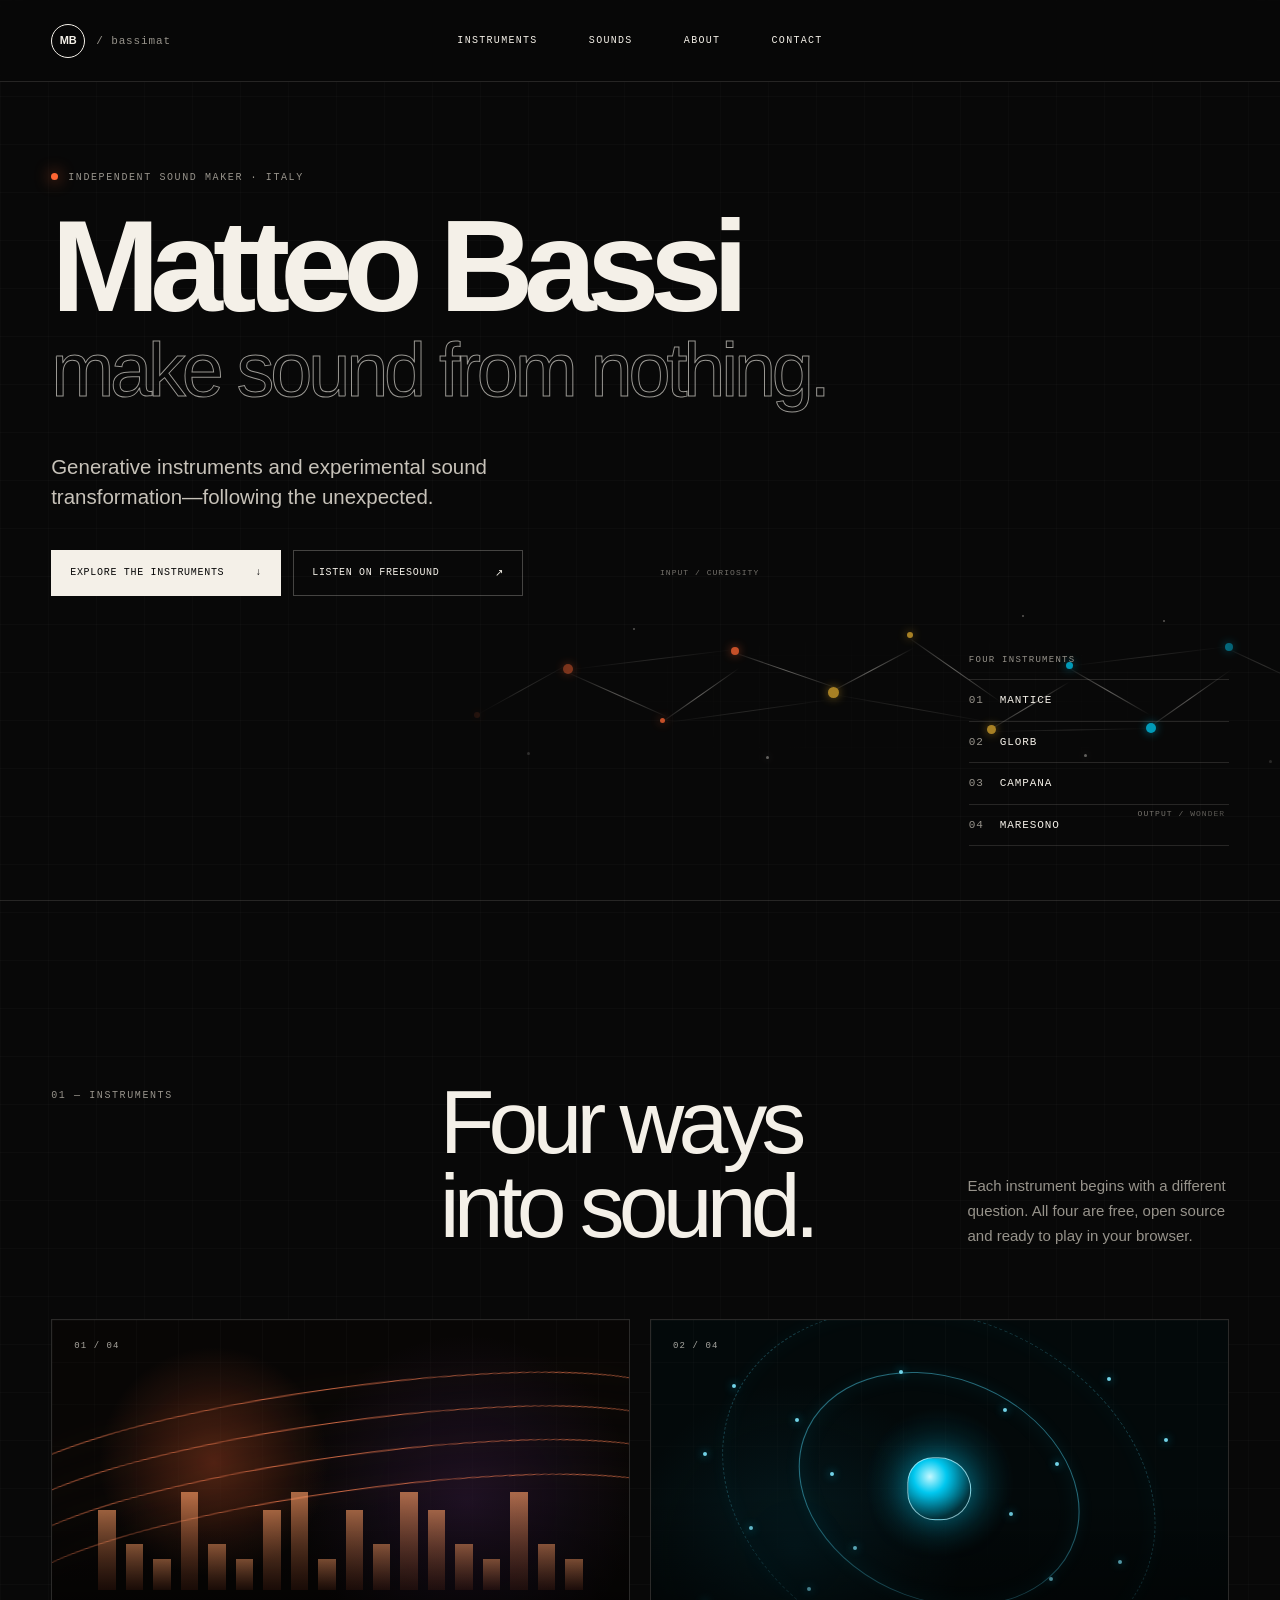
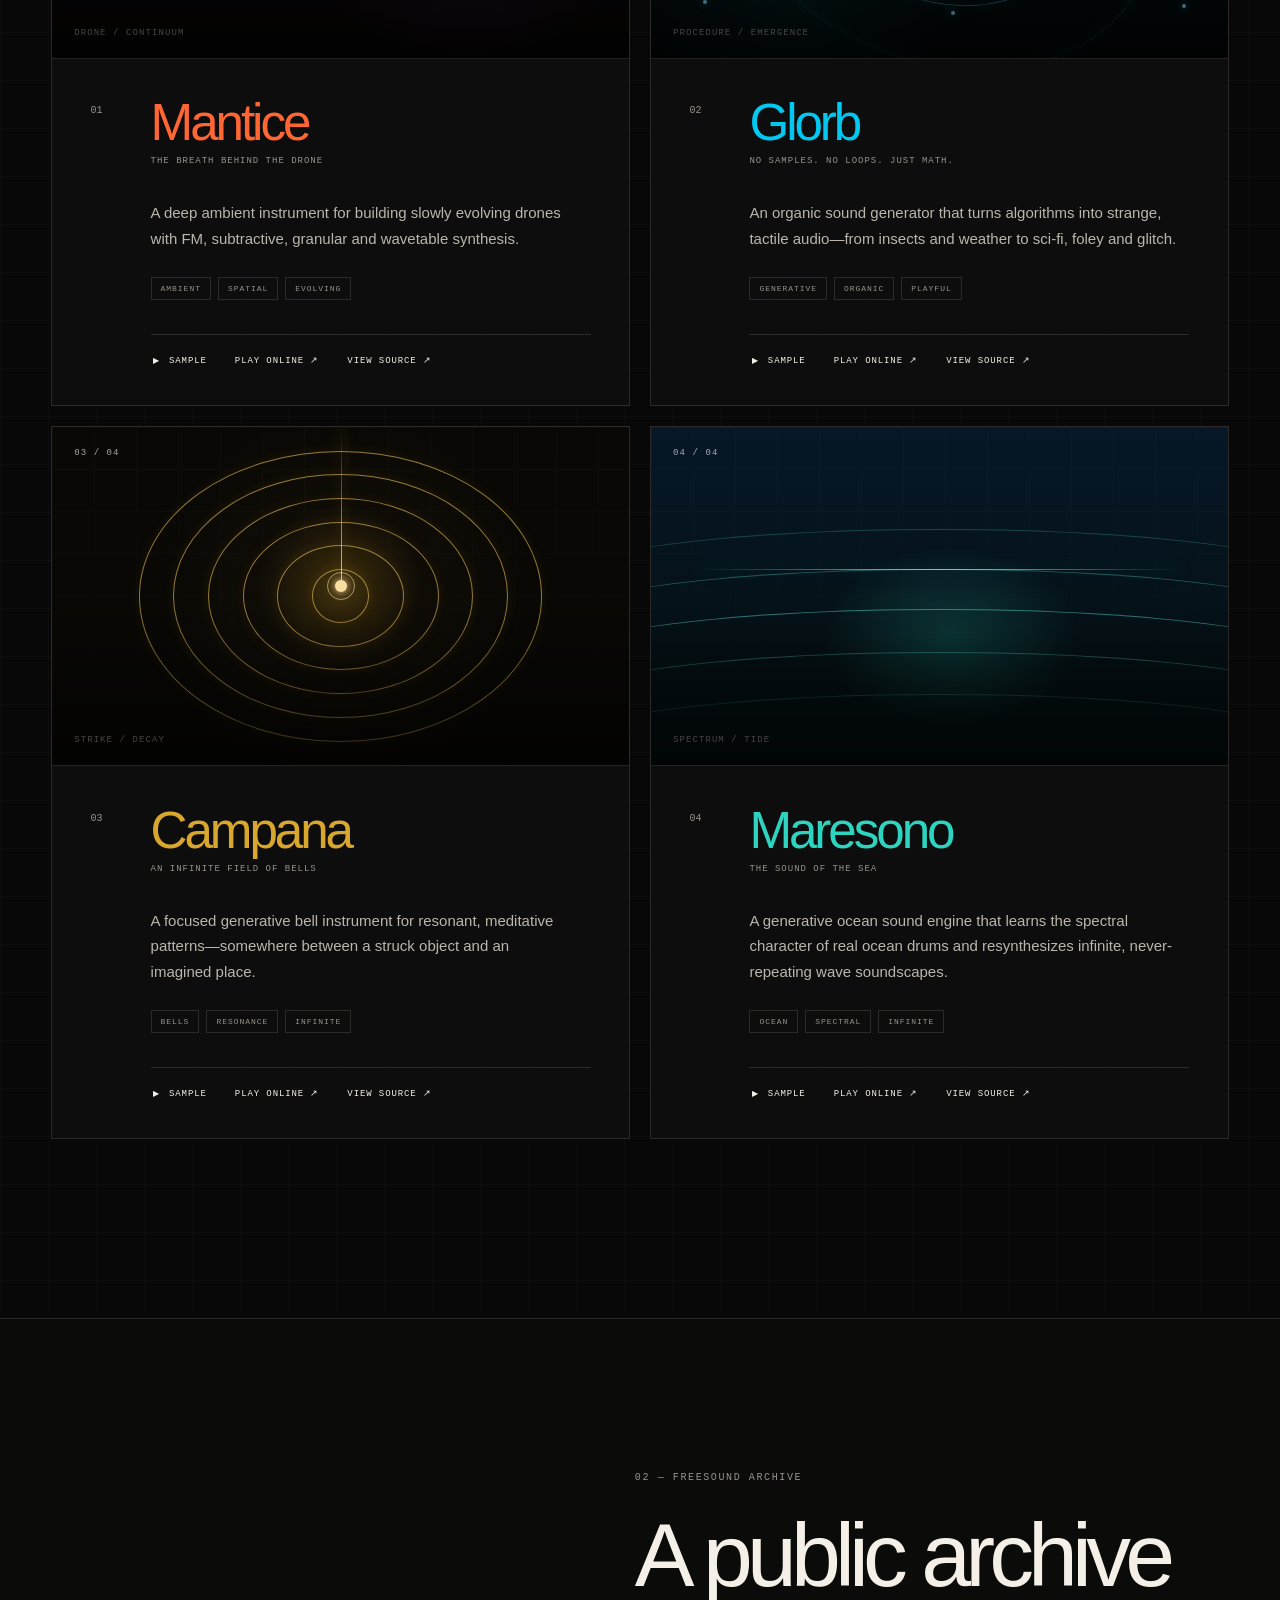
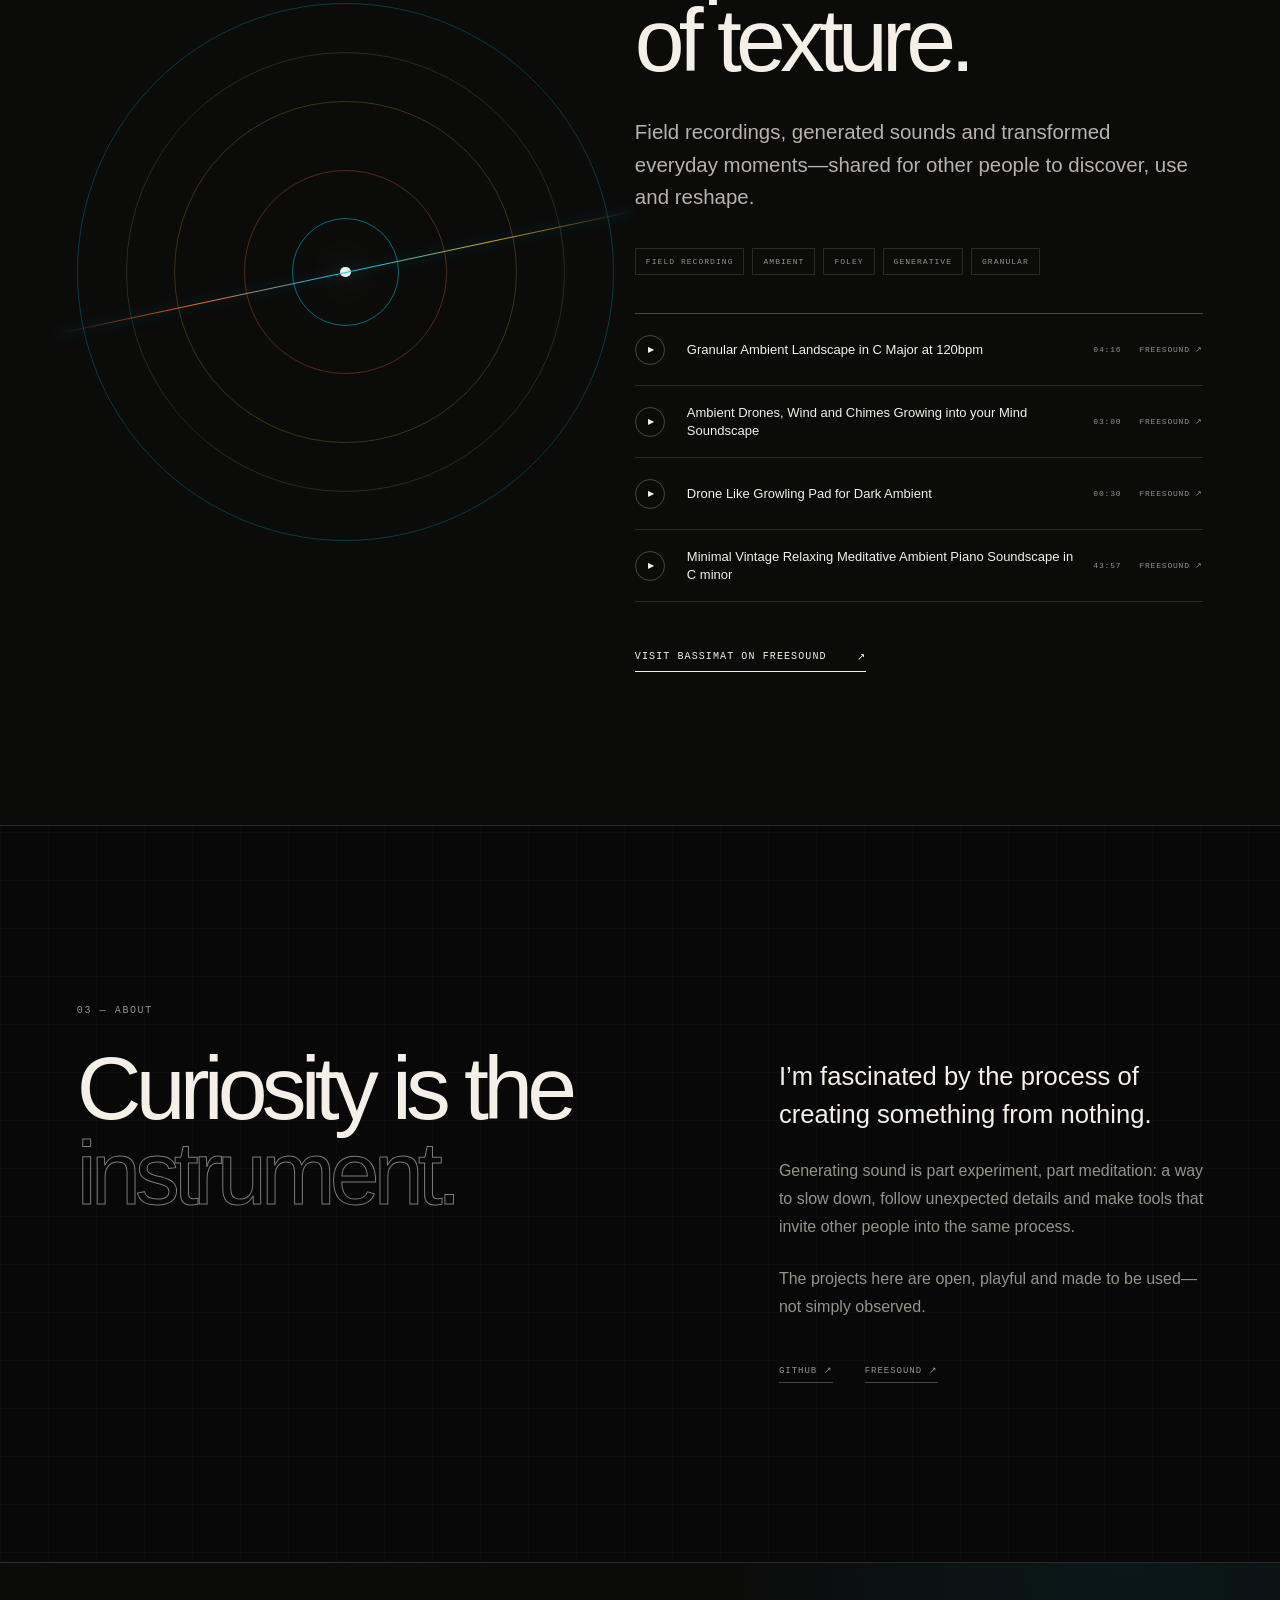
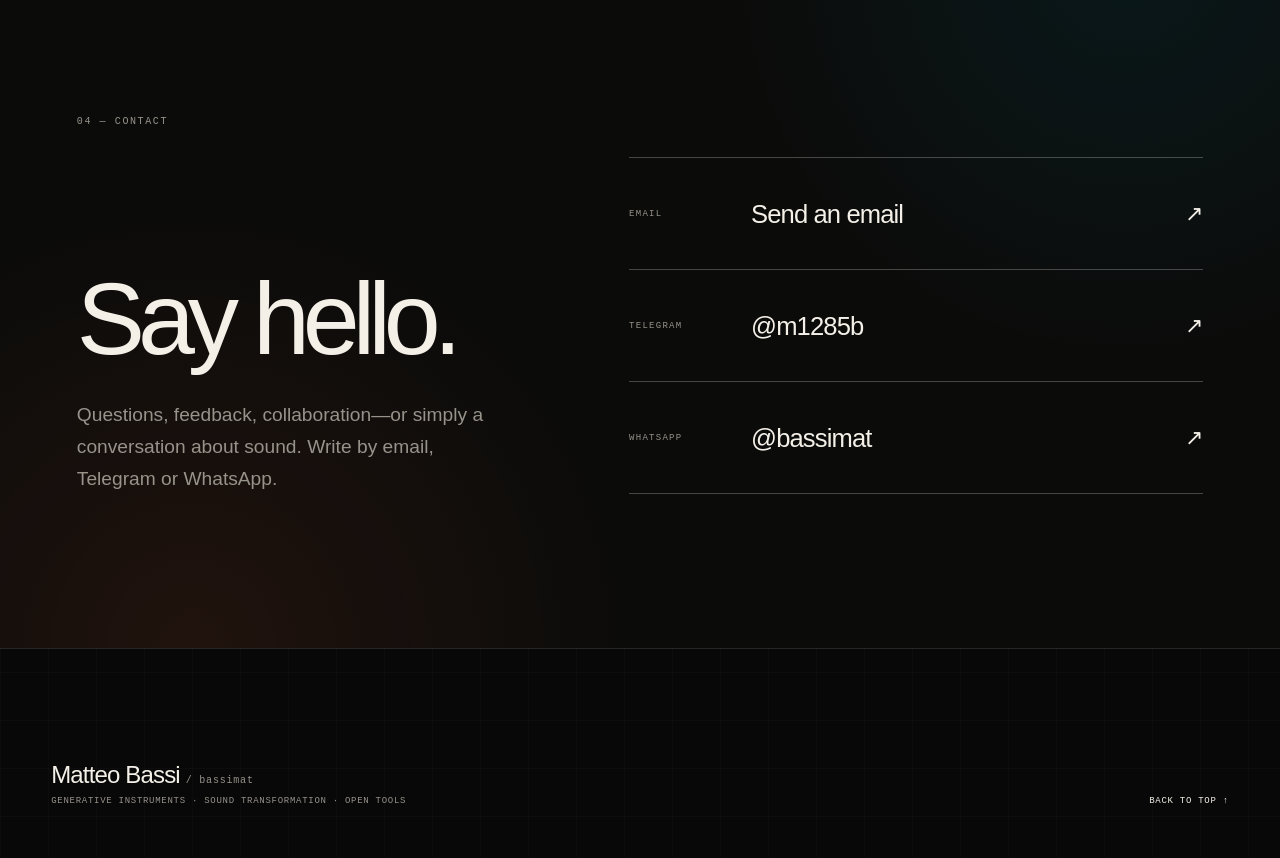
==== index.html @ bd7b3602 "Add curated Freesound listening list" ====
<!doctype html>
<html lang="en">
<head>
  <meta charset="utf-8">
  <meta name="viewport" content="width=device-width, initial-scale=1">
  <title>Matteo Bassi (bassimat) — Generative Instruments &amp; Sound Transformation</title>
  <meta name="description" content="Generative instruments and experimental sound transformation by Matteo Bassi (bassimat), creator of Mantice, Glorb, Campana and Maresono.">
  <meta name="keywords" content="Matteo Bassi, bassimat, generative instruments, experimental sound design, sound transformation, audio synthesis, Mantice, Glorb, Campana, Maresono">
  <meta name="author" content="Matteo Bassi">
  <meta name="robots" content="index, follow">
  <meta name="google-site-verification" content="pp3jhptIHkhnjku-p-0sm3J4XAJzQlE7WiNZ2JwKUNA">
  <link rel="canonical" href="https://bassimatte.github.io/">
  <link rel="icon" type="image/png" href="/public/favicon-sound-v2.png">
  <link rel="stylesheet" href="/app/globals.css">
  <script src="/public/analytics.js" defer></script>
  <script src="/public/samples.js" defer></script>
  <meta property="og:type" content="website">
  <meta property="og:url" content="https://bassimatte.github.io/">
  <meta property="og:site_name" content="Matteo Bassi / bassimat">
  <meta property="og:title" content="Matteo Bassi — Generative Instruments &amp; Sound Transformation">
  <meta property="og:description" content="Generative instruments and experimental sound transformation—following the unexpected.">
  <meta property="og:image" content="https://bassimatte.github.io/og.png">
  <meta property="og:image:width" content="1200">
  <meta property="og:image:height" content="630">
  <meta property="og:image:alt" content="Matteo Bassi — Generative Instruments and Sound Transformation">
  <meta name="twitter:card" content="summary_large_image">
  <meta name="twitter:title" content="Matteo Bassi — Generative Instruments &amp; Sound Transformation">
  <meta name="twitter:description" content="Generative instruments and experimental sound transformation—following the unexpected.">
  <meta name="twitter:image" content="https://bassimatte.github.io/og.png">
  <script type="application/ld+json">
  {
    "@context": "https://schema.org",
    "@graph": [
      {
        "@type": "Person",
        "@id": "https://bassimatte.github.io/#person",
        "name": "Matteo Bassi",
        "alternateName": "bassimat",
        "url": "https://bassimatte.github.io/",
        "sameAs": ["https://github.com/bassimatte", "https://freesound.org/people/bassimat/", "https://t.me/m1285b", "https://wa.me/bassimat"],
        "knowsAbout": ["Generative instruments", "Experimental sound design", "Sound transformation", "Audio synthesis"]
      },
      {
        "@type": "SoftwareApplication",
        "name": "Mantice",
        "url": "https://bassimatte.github.io/mantice/",
        "applicationCategory": "MultimediaApplication",
        "operatingSystem": "Web browser",
        "isAccessibleForFree": true,
        "creator": {"@id": "https://bassimatte.github.io/#person"}
      },
      {
        "@type": "SoftwareApplication",
        "name": "Glorb",
        "url": "https://bassimatte.github.io/glorb/",
        "applicationCategory": "MultimediaApplication",
        "operatingSystem": "Web browser",
        "isAccessibleForFree": true,
        "creator": {"@id": "https://bassimatte.github.io/#person"}
      },
      {
        "@type": "SoftwareApplication",
        "name": "Campana",
        "url": "https://bassimatte.github.io/campana/",
        "applicationCategory": "MultimediaApplication",
        "operatingSystem": "Web browser",
        "isAccessibleForFree": true,
        "creator": {"@id": "https://bassimatte.github.io/#person"}
      },
      {
        "@type": "SoftwareApplication",
        "name": "Maresono",
        "url": "https://bassimatte.github.io/maresono/",
        "applicationCategory": "MultimediaApplication",
        "operatingSystem": "Web browser",
        "isAccessibleForFree": true,
        "creator": {"@id": "https://bassimatte.github.io/#person"}
      }
    ]
  }
  </script>
</head>
<body>
  <a class="skip-link" href="#main">Skip to content</a>
  <div class="ambient ambient-one" aria-hidden="true"></div>
  <div class="ambient ambient-two" aria-hidden="true"></div>

  <header class="site-header">
    <a class="wordmark" href="#top" aria-label="Matteo Bassi, home">
      <span class="wordmark-mark">MB</span><span class="wordmark-handle">/ bassimat</span>
    </a>
    <nav aria-label="Primary navigation">
      <a href="#instruments">Instruments</a><a href="#sounds">Sounds</a><a href="#about">About</a><a href="#contact">Contact</a>
    </nav>
  </header>

  <main id="main">
    <section class="hero" id="top">
      <div class="hero-copy">
        <p class="eyebrow"><span class="signal-dot" aria-hidden="true"></span>Independent sound maker · Italy</p>
        <h1>Matteo Bassi<span>make sound from nothing.</span></h1>
        <p class="hero-intro">Generative instruments and experimental sound transformation—following the unexpected.</p>
        <div class="hero-actions">
          <a class="button button-primary" href="#instruments">Explore the instruments <span aria-hidden="true">↓</span></a>
          <a class="button button-secondary" href="https://freesound.org/people/bassimat/" target="_blank" rel="noreferrer">Listen on Freesound <span aria-hidden="true">↗</span></a>
        </div>
      </div>
      <div class="hero-signal" aria-hidden="true">
        <div class="signal-label signal-label-left">INPUT / CURIOSITY</div>
        <div class="hero-constellation">
          <div class="constellation-lines"><i></i><i></i><i></i><i></i><i></i><i></i><i></i><i></i><i></i><i></i><i></i><i></i><i></i><i></i><i></i></div>
          <div class="constellation-grains"><i></i><i></i><i></i><i></i><i></i><i></i><i></i><i></i><i></i><i></i><i></i><i></i><i></i><i></i><i></i><i></i><i></i><i></i></div>
        </div>
        <div class="signal-label signal-label-right">OUTPUT / WONDER</div>
      </div>
      <div class="project-index" aria-label="Featured projects">
        <span>FOUR INSTRUMENTS</span>
        <ol><li><a href="#mantice"><b>01</b> Mantice</a></li><li><a href="#glorb"><b>02</b> Glorb</a></li><li><a href="#campana"><b>03</b> Campana</a></li><li><a href="#maresono"><b>04</b> Maresono</a></li></ol>
      </div>
    </section>

    <section class="projects-section" id="instruments">
      <div class="section-heading">
        <p class="section-number">01 — INSTRUMENTS</p>
        <h2>Four ways into sound.</h2>
        <p>Each instrument begins with a different question. All four are free, open source and ready to play in your browser.</p>
      </div>
      <div class="projects-grid">
        <article class="project-card project-orange" id="mantice">
          <a class="project-media" href="https://bassimatte.github.io/mantice/" target="_blank" rel="noreferrer" aria-label="Open Mantice">
            <div class="project-art art-mantice" aria-hidden="true">
              <span class="art-number">01 / 04</span>
              <div class="mantice-waves"><span></span><span></span><span></span><span></span></div>
              <div class="mantice-spectrum"><i></i><i></i><i></i><i></i><i></i><i></i><i></i><i></i><i></i><i></i><i></i><i></i><i></i><i></i><i></i><i></i><i></i><i></i></div>
              <span class="art-caption">DRONE / CONTINUUM</span>
            </div>
          </a>
          <div class="project-body">
            <div class="project-title-row"><span class="project-number">01</span><div><h3><a href="https://bassimatte.github.io/mantice/" target="_blank" rel="noreferrer">Mantice</a></h3><p class="project-kicker">The breath behind the drone</p></div></div>
            <p class="project-description">A deep ambient instrument for building slowly evolving drones with FM, subtractive, granular and wavetable synthesis.</p>
            <ul class="tag-list" aria-label="Mantice qualities"><li>Ambient</li><li>Spatial</li><li>Evolving</li></ul>
            <div class="project-links"><button class="sample-link" type="button" data-sample-project="mantice" data-samples="https://cdn.freesound.org/previews/860/860122_15636277-hq.mp3" data-sample-names="expanding_drone" aria-label="Play Mantice sample" aria-pressed="false"><span class="sample-icon" aria-hidden="true">▶</span> Sample</button><a href="https://bassimatte.github.io/mantice/" target="_blank" rel="noreferrer">Play online <span aria-hidden="true">↗</span></a><a href="https://github.com/bassimatte/mantice" target="_blank" rel="noreferrer">View source <span aria-hidden="true">↗</span></a></div>
          </div>
        </article>

        <article class="project-card project-cyan" id="glorb">
          <a class="project-media" href="https://bassimatte.github.io/glorb/" target="_blank" rel="noreferrer" aria-label="Open Glorb">
            <div class="project-art art-glorb" aria-hidden="true">
              <span class="art-number">02 / 04</span>
              <div class="glorb-orbits"><span></span><span></span></div>
              <div class="glorb-core"></div>
              <div class="glorb-particles"><i></i><i></i><i></i><i></i><i></i><i></i><i></i><i></i><i></i><i></i><i></i><i></i><i></i><i></i><i></i><i></i><i></i><i></i></div>
              <span class="art-caption">PROCEDURE / EMERGENCE</span>
            </div>
          </a>
          <div class="project-body">
            <div class="project-title-row"><span class="project-number">02</span><div><h3><a href="https://bassimatte.github.io/glorb/" target="_blank" rel="noreferrer">Glorb</a></h3><p class="project-kicker">No samples. No loops. Just math.</p></div></div>
            <p class="project-description">An organic sound generator that turns algorithms into strange, tactile audio—from insects and weather to sci-fi, foley and glitch.</p>
            <ul class="tag-list" aria-label="Glorb qualities"><li>Generative</li><li>Organic</li><li>Playful</li></ul>
            <div class="project-links"><button class="sample-link" type="button" data-sample-project="glorb" data-samples="https://cdn.freesound.org/previews/855/855481_15636277-hq.mp3|https://cdn.freesound.org/previews/855/855564_15636277-hq.mp3" data-sample-names="ui|insects" aria-label="Play Glorb sample" aria-pressed="false"><span class="sample-icon" aria-hidden="true">▶</span> Sample</button><a href="https://bassimatte.github.io/glorb/" target="_blank" rel="noreferrer">Play online <span aria-hidden="true">↗</span></a><a href="https://github.com/bassimatte/glorb" target="_blank" rel="noreferrer">View source <span aria-hidden="true">↗</span></a></div>
          </div>
        </article>

        <article class="project-card project-gold" id="campana">
          <a class="project-media" href="https://bassimatte.github.io/campana/" target="_blank" rel="noreferrer" aria-label="Open Campana">
            <div class="project-art art-campana" aria-hidden="true">
              <span class="art-number">03 / 04</span>
              <div class="campana-bell">
                <div class="campana-strike"></div>
                <div class="campana-rings"><span></span><span></span><span></span><span></span><span></span><span></span></div>
                <div class="campana-core"></div>
              </div>
              <span class="art-caption">STRIKE / DECAY</span>
            </div>
          </a>
          <div class="project-body">
            <div class="project-title-row"><span class="project-number">03</span><div><h3><a href="https://bassimatte.github.io/campana/" target="_blank" rel="noreferrer">Campana</a></h3><p class="project-kicker">An infinite field of bells</p></div></div>
            <p class="project-description">A focused generative bell instrument for resonant, meditative patterns—somewhere between a struck object and an imagined place.</p>
            <ul class="tag-list" aria-label="Campana qualities"><li>Bells</li><li>Resonance</li><li>Infinite</li></ul>
            <div class="project-links"><button class="sample-link" type="button" data-sample-project="campana" data-samples="https://cdn.freesound.org/previews/855/855554_15636277-hq.mp3" data-sample-names="aurora" aria-label="Play Campana sample" aria-pressed="false"><span class="sample-icon" aria-hidden="true">▶</span> Sample</button><a href="https://bassimatte.github.io/campana/" target="_blank" rel="noreferrer">Play online <span aria-hidden="true">↗</span></a><a href="https://github.com/bassimatte/campana" target="_blank" rel="noreferrer">View source <span aria-hidden="true">↗</span></a></div>
          </div>
        </article>

        <article class="project-card project-teal" id="maresono">
          <a class="project-media" href="https://bassimatte.github.io/maresono/" target="_blank" rel="noreferrer" aria-label="Open Maresono">
            <div class="project-art art-maresono" aria-hidden="true">
              <span class="art-number">04 / 04</span>
              <div class="maresono-horizon"></div>
              <div class="maresono-waves"><span></span><span></span><span></span><span></span><span></span></div>
              <span class="art-caption">SPECTRUM / TIDE</span>
            </div>
          </a>
          <div class="project-body">
            <div class="project-title-row"><span class="project-number">04</span><div><h3><a href="https://bassimatte.github.io/maresono/" target="_blank" rel="noreferrer">Maresono</a></h3><p class="project-kicker">The sound of the sea</p></div></div>
            <p class="project-description">A generative ocean sound engine that learns the spectral character of real ocean drums and resynthesizes infinite, never-repeating wave soundscapes.</p>
            <ul class="tag-list" aria-label="Maresono qualities"><li>Ocean</li><li>Spectral</li><li>Infinite</li></ul>
            <div class="project-links"><button class="sample-link" type="button" data-sample-project="maresono" data-samples="/public/audio/maresono-onda-lunga-sample.mp3" data-sample-names="onda_lunga" aria-label="Play Maresono sample" aria-pressed="false"><span class="sample-icon" aria-hidden="true">▶</span> Sample</button><a href="https://bassimatte.github.io/maresono/" target="_blank" rel="noreferrer">Play online <span aria-hidden="true">↗</span></a><a href="https://github.com/bassimatte/maresono" target="_blank" rel="noreferrer">View source <span aria-hidden="true">↗</span></a></div>
          </div>
        </article>
      </div>
    </section>

    <section class="sounds-section" id="sounds">
      <div class="sounds-orbit" aria-hidden="true"><span></span><span></span><span></span><i></i></div>
      <div class="sounds-copy">
        <p class="section-number">02 — FREESOUND ARCHIVE</p>
        <h2>A public archive of texture.</h2>
        <p>Field recordings, generated sounds and transformed everyday moments—shared for other people to discover, use and reshape.</p>
        <div class="sound-topics" aria-label="Sound archive topics"><span>FIELD RECORDING</span><span>AMBIENT</span><span>FOLEY</span><span>GENERATIVE</span><span>GRANULAR</span></div>
        <div class="archive-list" aria-label="Selected sounds from the archive">
          <div class="archive-item"><button class="archive-play" type="button" data-sample-project="archive" data-sample-label="Granular Ambient Landscape in C Major at 120bpm" data-samples="https://cdn.freesound.org/previews/839/839053_15636277-hq.mp3" data-sample-names="839053" aria-label="Play Granular Ambient Landscape in C Major at 120bpm" aria-pressed="false"><span class="sample-icon" aria-hidden="true">▶</span></button><strong>Granular Ambient Landscape in C Major at 120bpm</strong><span class="archive-duration">04:16</span><a href="https://freesound.org/people/bassimat/sounds/839053/" target="_blank" rel="noreferrer">Freesound <span aria-hidden="true">↗</span></a></div>
          <div class="archive-item"><button class="archive-play" type="button" data-sample-project="archive" data-sample-label="Ambient Drones, Wind and Chimes Growing into your Mind Soundscape" data-samples="https://cdn.freesound.org/previews/861/861210_15636277-hq.mp3" data-sample-names="861210" aria-label="Play Ambient Drones, Wind and Chimes Growing into your Mind Soundscape" aria-pressed="false"><span class="sample-icon" aria-hidden="true">▶</span></button><strong>Ambient Drones, Wind and Chimes Growing into your Mind Soundscape</strong><span class="archive-duration">03:00</span><a href="https://freesound.org/people/bassimat/sounds/861210/" target="_blank" rel="noreferrer">Freesound <span aria-hidden="true">↗</span></a></div>
          <div class="archive-item"><button class="archive-play" type="button" data-sample-project="archive" data-sample-label="Drone Like Growling Pad for Dark Ambient" data-samples="https://cdn.freesound.org/previews/845/845391_15636277-hq.mp3" data-sample-names="845391" aria-label="Play Drone Like Growling Pad for Dark Ambient" aria-pressed="false"><span class="sample-icon" aria-hidden="true">▶</span></button><strong>Drone Like Growling Pad for Dark Ambient</strong><span class="archive-duration">00:30</span><a href="https://freesound.org/people/bassimat/sounds/845391/" target="_blank" rel="noreferrer">Freesound <span aria-hidden="true">↗</span></a></div>
          <div class="archive-item"><button class="archive-play" type="button" data-sample-project="archive" data-sample-label="Minimal Vintage Relaxing Meditative Ambient Piano Soundscape in C minor" data-samples="https://cdn.freesound.org/previews/859/859546_15636277-hq.mp3" data-sample-names="859546" aria-label="Play Minimal Vintage Relaxing Meditative Ambient Piano Soundscape in C minor" aria-pressed="false"><span class="sample-icon" aria-hidden="true">▶</span></button><strong>Minimal Vintage Relaxing Meditative Ambient Piano Soundscape in C minor</strong><span class="archive-duration">43:57</span><a href="https://freesound.org/people/bassimat/sounds/859546/" target="_blank" rel="noreferrer">Freesound <span aria-hidden="true">↗</span></a></div>
        </div>
        <a class="text-link" href="https://freesound.org/people/bassimat/" target="_blank" rel="noreferrer">Visit bassimat on Freesound <span aria-hidden="true">↗</span></a>
      </div>
    </section>

    <section class="about-section" id="about">
      <p class="section-number">03 — ABOUT</p>
      <div class="about-grid">
        <h2>Curiosity is the<span>instrument.</span></h2>
        <div class="about-copy">
          <p class="about-lead">I’m fascinated by the process of creating something from nothing.</p>
          <p>Generating sound is part experiment, part meditation: a way to slow down, follow unexpected details and make tools that invite other people into the same process.</p>
          <p>The projects here are open, playful and made to be used—not simply observed.</p>
          <div class="about-links"><a href="https://github.com/bassimatte" target="_blank" rel="noreferrer">GitHub <span aria-hidden="true">↗</span></a><a href="https://freesound.org/people/bassimat/" target="_blank" rel="noreferrer">Freesound <span aria-hidden="true">↗</span></a></div>
        </div>
      </div>
    </section>

    <section class="contact-section" id="contact">
      <p class="section-number">04 — CONTACT</p>
      <div class="contact-grid">
        <div class="contact-copy">
          <h2>Say hello.</h2>
          <p>Questions, feedback, collaboration—or simply a conversation about sound. Write by email, Telegram or WhatsApp.</p>
        </div>
        <div class="contact-actions">
          <button class="contact-card contact-email" type="button" data-email-link="YmFzc2kubWF0dGVvQGdtYWlsLmNvbQ==" aria-label="Send Matteo Bassi an email">
            <span class="contact-label">Email</span><strong>Send an email</strong><i aria-hidden="true">↗</i>
          </button>
          <a class="contact-card contact-telegram" href="https://t.me/m1285b" target="_blank" rel="noreferrer">
            <span class="contact-label">Telegram</span><strong>@m1285b</strong><i aria-hidden="true">↗</i>
          </a>
          <a class="contact-card contact-whatsapp" href="https://wa.me/bassimat" target="_blank" rel="noreferrer">
            <span class="contact-label">WhatsApp</span><strong>@bassimat</strong><i aria-hidden="true">↗</i>
          </a>
        </div>
      </div>
    </section>
  </main>

  <footer>
    <div><p class="footer-name">Matteo Bassi <span>/ bassimat</span></p><p>Generative instruments · sound transformation · open tools</p></div>
    <a href="#top">Back to top <span aria-hidden="true">↑</span></a>
  </footer>
  <script>(function(){var b=document.querySelector('[data-email-link]');if(!b)return;b.addEventListener('click',function(){window.location.href='mailto:'+atob(b.getAttribute('data-email-link'));});})();</script>
</body>
</html>
---- app/globals.css ----
:root {
  --ink: #080808;
  --panel: #10100f;
  --line: rgba(244, 240, 232, 0.13);
  --line-strong: rgba(244, 240, 232, 0.26);
  --paper: #f4f0e8;
  --muted: #97938b;
  --orange: #ff6633;
  --cyan: #00c8f0;
  --gold: #d9a62e;
  --teal: #2dd4bf;
  --mono: "SFMono-Regular", Consolas, "Liberation Mono", monospace;
  --sans: "Helvetica Neue", Helvetica, Arial, sans-serif;
}

* { box-sizing: border-box; }
html { scroll-behavior: smooth; background: var(--ink); }
body {
  margin: 0;
  overflow-x: hidden;
  background:
    linear-gradient(rgba(255,255,255,0.018) 1px, transparent 1px),
    linear-gradient(90deg, rgba(255,255,255,0.014) 1px, transparent 1px),
    var(--ink);
  background-size: 48px 48px;
  color: var(--paper);
  font-family: var(--sans);
  font-size: 16px;
  line-height: 1.5;
  -webkit-font-smoothing: antialiased;
}

::selection { background: var(--paper); color: var(--ink); }
a { color: inherit; text-decoration: none; }

.skip-link {
  position: fixed;
  z-index: 100;
  top: 12px;
  left: 12px;
  padding: 10px 14px;
  transform: translateY(-160%);
  background: var(--paper);
  color: var(--ink);
  font: 12px var(--mono);
}
.skip-link:focus { transform: translateY(0); }

.ambient {
  position: fixed;
  z-index: -1;
  border-radius: 50%;
  filter: blur(90px);
  opacity: 0.1;
  pointer-events: none;
}
.ambient-one { top: 8vh; left: -20vw; width: 55vw; height: 55vw; background: var(--orange); }
.ambient-two { top: 52vh; right: -25vw; width: 58vw; height: 58vw; background: var(--cyan); }

.site-header {
  position: relative;
  z-index: 10;
  display: grid;
  grid-template-columns: 1fr auto 1fr;
  align-items: center;
  min-height: 82px;
  padding: 0 clamp(22px, 4vw, 68px);
  border-bottom: 1px solid var(--line);
  background: rgba(8, 8, 8, 0.82);
  backdrop-filter: blur(18px);
}
.wordmark { display: inline-flex; align-items: baseline; width: fit-content; font-weight: 700; letter-spacing: -0.02em; }
.wordmark-mark {
  display: inline-grid;
  place-items: center;
  width: 34px;
  height: 34px;
  margin-right: 11px;
  border: 1px solid var(--paper);
  border-radius: 50%;
  font-size: 11px;
  letter-spacing: 0;
}
.wordmark-handle { color: var(--muted); font: 400 11px var(--mono); letter-spacing: 0.08em; }
nav { display: flex; gap: clamp(24px, 4vw, 52px); font: 10px var(--mono); letter-spacing: 0.13em; text-transform: uppercase; }
nav a, .header-link, footer a { transition: color 180ms ease; }
nav a:hover, .header-link:hover, footer a:hover { color: var(--orange); }
.header-link { justify-self: end; font: 10px var(--mono); letter-spacing: 0.13em; text-transform: uppercase; }

.hero {
  position: relative;
  display: grid;
  grid-template-columns: minmax(0, 1.5fr) minmax(220px, 0.5fr);
  min-height: calc(100svh - 82px);
  padding: clamp(72px, 10vh, 128px) clamp(22px, 4vw, 68px) 40px;
  overflow: hidden;
}
.hero-copy { position: relative; z-index: 2; max-width: 1050px; }
.eyebrow, .section-number { margin: 0 0 30px; color: var(--muted); font: 10px var(--mono); letter-spacing: 0.16em; text-transform: uppercase; }
.signal-dot {
  display: inline-block;
  width: 7px;
  height: 7px;
  margin-right: 10px;
  border-radius: 50%;
  background: var(--orange);
  box-shadow: 0 0 16px var(--orange);
  animation: pulse 2.4s ease-in-out infinite;
}
@keyframes pulse { 50% { opacity: 0.35; box-shadow: 0 0 4px var(--orange); } }
h1, h2, h3, p { text-wrap: pretty; }
h1 { max-width: 1040px; margin: 0; font-size: clamp(64px, 10.2vw, 164px); font-weight: 600; letter-spacing: -0.075em; line-height: 0.82; }
h1 > span {
  display: block;
  max-width: 850px;
  margin-top: 0.18em;
  color: transparent;
  font-size: 0.58em;
  font-weight: 400;
  letter-spacing: -0.055em;
  line-height: 0.96;
  -webkit-text-stroke: 1px rgba(244, 240, 232, 0.62);
}
.hero-intro { max-width: 570px; margin: 46px 0 0; color: #c7c2b9; font-size: clamp(18px, 1.6vw, 24px); font-weight: 300; line-height: 1.45; }
.hero-actions { display: flex; flex-wrap: wrap; gap: 12px; margin-top: 38px; }
.button {
  display: inline-flex;
  align-items: center;
  justify-content: space-between;
  min-width: 230px;
  padding: 16px 18px;
  border: 1px solid var(--line-strong);
  font: 10px var(--mono);
  letter-spacing: 0.07em;
  text-transform: uppercase;
  transition: color 180ms ease, background 180ms ease, border-color 180ms ease;
}
.button-primary { border-color: var(--paper); background: var(--paper); color: var(--ink); }
.button-primary:hover { border-color: var(--orange); background: var(--orange); }
.button-secondary:hover { border-color: var(--paper); background: rgba(244, 240, 232, 0.06); }

.hero-signal {
  position: absolute;
  z-index: 0;
  right: -4%;
  bottom: 10%;
  left: 35%;
  height: 250px;
  opacity: 0.76;
  -webkit-mask-image: linear-gradient(90deg, transparent, black 22%, black 82%, transparent);
  mask-image: linear-gradient(90deg, transparent, black 22%, black 82%, transparent);
}
.hero-constellation { position: absolute; inset: 22px 0 18px; animation: constellation-breathe 16s ease-in-out infinite; }
.hero-constellation::before { position: absolute; inset: 9% 4%; content: ""; opacity: 0.18; background-image: linear-gradient(rgba(244, 240, 232, 0.12) 1px, transparent 1px), linear-gradient(90deg, rgba(244, 240, 232, 0.12) 1px, transparent 1px); background-size: 46px 46px; mask-image: radial-gradient(ellipse, black, transparent 72%); }
.constellation-lines, .constellation-grains { position: absolute; inset: 0; }
.constellation-lines i { position: absolute; display: block; height: 1px; background: linear-gradient(90deg, transparent, rgba(244, 240, 232, 0.5), transparent); transform-origin: left center; animation: constellation-link 7s ease-in-out infinite; }
.constellation-lines i:nth-child(1) { top: 60%; left: 3%; width: 12%; transform: rotate(-29deg); }
.constellation-lines i:nth-child(2) { top: 38%; left: 13%; width: 13%; transform: rotate(24deg); animation-delay: -1.4s; }
.constellation-lines i:nth-child(3) { top: 63%; left: 24%; width: 11%; transform: rotate(-35deg); animation-delay: -3s; }
.constellation-lines i:nth-child(4) { top: 29%; left: 32%; width: 13%; transform: rotate(19deg); animation-delay: -4.5s; }
.constellation-lines i:nth-child(5) { top: 49%; left: 43%; width: 11%; transform: rotate(-28deg); animation-delay: -2.2s; }
.constellation-lines i:nth-child(6) { top: 22%; left: 52%; width: 13%; transform: rotate(35deg); animation-delay: -5.5s; }
.constellation-lines i:nth-child(7) { top: 67%; left: 61%; width: 11%; transform: rotate(-31deg); animation-delay: -0.8s; }
.constellation-lines i:nth-child(8) { top: 36%; left: 70%; width: 11%; transform: rotate(30deg); animation-delay: -3.8s; }
.constellation-lines i:nth-child(9) { top: 66%; left: 79%; width: 12%; transform: rotate(-35deg); animation-delay: -1.9s; }
.constellation-lines i:nth-child(10) { top: 27%; left: 88%; width: 10%; transform: rotate(25deg); animation-delay: -4.9s; }
.constellation-lines i:nth-child(11) { top: 38%; left: 13%; width: 20%; transform: rotate(-7deg); opacity: 0.35; animation-delay: -2.7s; }
.constellation-lines i:nth-child(12) { top: 63%; left: 24%; width: 20%; transform: rotate(-8deg); opacity: 0.35; animation-delay: -5.8s; }
.constellation-lines i:nth-child(13) { top: 49%; left: 43%; width: 19%; transform: rotate(10deg); opacity: 0.35; animation-delay: -1.1s; }
.constellation-lines i:nth-child(14) { top: 67%; left: 61%; width: 19%; transform: rotate(-1deg); opacity: 0.35; animation-delay: -4.2s; }
.constellation-lines i:nth-child(15) { top: 36%; left: 70%; width: 19%; transform: rotate(-7deg); opacity: 0.35; animation-delay: -3.3s; }
.constellation-grains i { --grain-color: var(--paper); --grain-size: 4px; --drift-x: 3px; --drift-y: -4px; position: absolute; display: block; width: var(--grain-size); aspect-ratio: 1; border-radius: 50%; background: var(--grain-color); box-shadow: 0 0 10px color-mix(in srgb, var(--grain-color) 70%, transparent); animation: constellation-grain 6s ease-in-out infinite; }
.constellation-grains i:nth-child(1) { top: 58%; left: 3%; --grain-color: var(--orange); --grain-size: 6px; }
.constellation-grains i:nth-child(2) { top: 35%; left: 13%; --grain-color: var(--orange); --grain-size: 10px; --drift-x: -3px; animation-delay: -1.2s; }
.constellation-grains i:nth-child(3) { top: 61%; left: 24%; --grain-color: var(--orange); --grain-size: 5px; --drift-y: 4px; animation-delay: -2.8s; }
.constellation-grains i:nth-child(4) { top: 27%; left: 32%; --grain-color: var(--orange); --grain-size: 8px; --drift-x: 5px; animation-delay: -4.1s; }
.constellation-grains i:nth-child(5) { top: 46%; left: 43%; --grain-color: var(--gold); --grain-size: 11px; --drift-x: -4px; animation-delay: -0.6s; }
.constellation-grains i:nth-child(6) { top: 20%; left: 52%; --grain-color: var(--gold); --grain-size: 6px; --drift-y: 5px; animation-delay: -3.5s; }
.constellation-grains i:nth-child(7) { top: 64%; left: 61%; --grain-color: var(--gold); --grain-size: 9px; --drift-x: 4px; animation-delay: -5.2s; }
.constellation-grains i:nth-child(8) { top: 34%; left: 70%; --grain-color: var(--cyan); --grain-size: 7px; --drift-y: 4px; animation-delay: -2s; }
.constellation-grains i:nth-child(9) { top: 63%; left: 79%; --grain-color: var(--cyan); --grain-size: 10px; --drift-x: -4px; animation-delay: -4.7s; }
.constellation-grains i:nth-child(10) { top: 25%; left: 88%; --grain-color: var(--cyan); --grain-size: 8px; --drift-y: 5px; animation-delay: -1.8s; }
.constellation-grains i:nth-child(11) { top: 48%; left: 97%; --grain-color: var(--cyan); --grain-size: 12px; --drift-x: -5px; animation-delay: -3.9s; }
.constellation-grains i:nth-child(12) { top: 77%; left: 9%; --grain-size: 3px; opacity: 0.5; animation-delay: -4.4s; }
.constellation-grains i:nth-child(13) { top: 18%; left: 21%; --grain-size: 2px; opacity: 0.45; animation-delay: -2.5s; }
.constellation-grains i:nth-child(14) { top: 79%; left: 36%; --grain-size: 3px; opacity: 0.5; animation-delay: -5.6s; }
.constellation-grains i:nth-child(15) { top: 12%; left: 65%; --grain-size: 2px; opacity: 0.45; animation-delay: -1.5s; }
.constellation-grains i:nth-child(16) { top: 78%; left: 72%; --grain-size: 3px; opacity: 0.5; animation-delay: -3.1s; }
.constellation-grains i:nth-child(17) { top: 14%; left: 81%; --grain-size: 2px; opacity: 0.45; animation-delay: -0.9s; }
.constellation-grains i:nth-child(18) { top: 81%; left: 93%; --grain-size: 3px; opacity: 0.5; animation-delay: -4.9s; }
@keyframes constellation-breathe { 50% { transform: translate3d(1.2%, -2%, 0) scale(1.015); } }
@keyframes constellation-link { 0%, 100% { opacity: 0.15; } 50% { opacity: 0.62; } }
@keyframes constellation-grain { 0%, 100% { opacity: 0.48; transform: translate3d(0, 0, 0) scale(0.86); } 48% { opacity: 1; transform: translate3d(var(--drift-x), var(--drift-y), 0) scale(1.16); } }
.signal-label { position: absolute; color: var(--muted); font: 8px var(--mono); letter-spacing: 0.13em; }
.signal-label-left { top: 0; left: 24%; }
.signal-label-right { right: 12%; bottom: 0; }

.project-index { position: relative; z-index: 2; align-self: end; justify-self: end; width: min(100%, 260px); margin-bottom: 14px; font-family: var(--mono); }
.project-index > span { display: block; padding-bottom: 12px; border-bottom: 1px solid var(--line); color: var(--muted); font-size: 9px; letter-spacing: 0.14em; }
.project-index ol { margin: 0; padding: 0; list-style: none; }
.project-index a { display: flex; gap: 16px; padding: 12px 0; border-bottom: 1px solid var(--line); font-size: 11px; letter-spacing: 0.08em; text-transform: uppercase; transition: padding 180ms ease, color 180ms ease; }
.project-index a:hover { padding-left: 8px; color: var(--orange); }
.project-index b { color: var(--muted); font-weight: 400; }

.projects-section { padding: clamp(100px, 14vw, 200px) clamp(22px, 4vw, 68px); border-top: 1px solid var(--line); }
.section-heading { display: grid; grid-template-columns: 1fr 1.4fr 0.75fr; gap: 40px; align-items: end; margin-bottom: 70px; }
.section-heading .section-number { align-self: start; margin: 10px 0 0; }
.section-heading h2, .sounds-copy h2, .about-grid h2 { margin: 0; font-size: clamp(46px, 7vw, 108px); font-weight: 500; letter-spacing: -0.065em; line-height: 0.94; }
.section-heading > p:last-child { margin: 0; color: var(--muted); font-size: 15px; line-height: 1.65; }

.projects-grid { display: grid; grid-template-columns: repeat(2, minmax(0, 1fr)); gap: 20px; }
.project-card { overflow: hidden; border: 1px solid var(--line); background: rgba(15, 15, 14, 0.86); transition: border-color 220ms ease, transform 220ms ease; }
.project-card:hover { transform: translateY(-4px); }
.project-orange:hover { border-color: rgba(255, 102, 51, 0.65); }
.project-cyan:hover { border-color: rgba(0, 200, 240, 0.65); }
.project-gold:hover { border-color: rgba(217, 166, 46, 0.65); }
.project-teal:hover { border-color: rgba(45, 212, 191, 0.65); }
.project-media { position: relative; display: block; aspect-ratio: 1.7 / 1; overflow: hidden; border-bottom: 1px solid var(--line); background: #050505; }
.project-media::after { position: absolute; z-index: 2; inset: 0; content: ""; background: linear-gradient(180deg, transparent 52%, rgba(0, 0, 0, 0.7)); pointer-events: none; }
.project-art { position: absolute; inset: 0; overflow: hidden; isolation: isolate; transition: transform 700ms cubic-bezier(.2,.8,.2,1); }
.project-art::before { position: absolute; z-index: -1; inset: 0; content: ""; opacity: 0.15; background-image: linear-gradient(rgba(244, 240, 232, 0.16) 1px, transparent 1px), linear-gradient(90deg, rgba(244, 240, 232, 0.16) 1px, transparent 1px); background-size: 42px 42px; mask-image: linear-gradient(to bottom, black, transparent 84%); }
.project-media:hover .project-art { transform: scale(1.025); }
.art-number, .art-caption { position: absolute; z-index: 3; color: rgba(244, 240, 232, 0.68); font: 9px var(--mono); letter-spacing: 0.12em; }
.art-number { top: 21px; left: 22px; }
.art-caption { bottom: 20px; left: 22px; }
.art-mantice { background: radial-gradient(circle at 28% 42%, rgba(255, 102, 51, 0.29), transparent 25%), radial-gradient(circle at 72% 54%, rgba(129, 65, 171, 0.18), transparent 37%), #080605; }
.mantice-waves { position: absolute; inset: 7% -14% 15%; transform: rotate(-8deg); }
.mantice-waves span { position: absolute; left: 4%; width: 92%; height: 44%; border: 1px solid transparent; border-top-color: rgba(255, 131, 84, 0.77); border-radius: 50%; filter: drop-shadow(0 0 9px rgba(255, 102, 51, 0.32)); animation: mantice-drift 8s ease-in-out infinite alternate; }
.mantice-waves span:nth-child(1) { top: 17%; }
.mantice-waves span:nth-child(2) { top: 30%; animation-delay: -2s; animation-duration: 10s; }
.mantice-waves span:nth-child(3) { top: 43%; animation-delay: -4s; animation-duration: 12s; }
.mantice-waves span:nth-child(4) { top: 56%; animation-delay: -6s; animation-duration: 14s; }
.mantice-spectrum { position: absolute; right: 8%; bottom: 20%; left: 8%; display: flex; gap: clamp(4px, 1vw, 10px); align-items: end; height: 31%; opacity: 0.7; }
.mantice-spectrum i { flex: 1; min-width: 2px; height: 30%; background: linear-gradient(to top, rgba(255, 102, 51, 0.2), rgba(255, 158, 102, 0.9)); animation: mantice-meter 3.6s ease-in-out infinite alternate; transform-origin: bottom; }
.mantice-spectrum i:nth-child(3n + 1) { height: 77%; animation-delay: -1.1s; }
.mantice-spectrum i:nth-child(3n + 2) { height: 44%; animation-delay: -2.3s; }
.mantice-spectrum i:nth-child(4n) { height: 94%; animation-delay: -3s; }

.art-glorb { background: radial-gradient(circle at 50% 48%, rgba(0, 200, 240, 0.21), transparent 22%), radial-gradient(circle at 25% 68%, rgba(5, 78, 96, 0.24), transparent 34%), #03090a; }
.glorb-orbits, .glorb-particles { position: absolute; inset: 0; }
.glorb-orbits span { position: absolute; top: 50%; left: 50%; width: 44%; aspect-ratio: 1; border: 1px solid rgba(80, 225, 255, 0.45); border-radius: 50%; transform: translate(-50%, -50%) rotate(-18deg) skewX(15deg); box-shadow: inset 0 0 22px rgba(0, 200, 240, 0.08), 0 0 16px rgba(0, 200, 240, 0.08); animation: glorb-orbit 14s linear infinite; }
.glorb-orbits span:nth-child(2) { width: 68%; border-style: dashed; opacity: 0.5; animation-direction: reverse; animation-duration: 22s; }
.glorb-core { position: absolute; top: 50%; left: 50%; width: 11%; aspect-ratio: 1; border: 1px solid rgba(179, 244, 255, 0.76); border-radius: 44% 56% 52% 48%; background: radial-gradient(circle at 35% 30%, #c4f8ff, #00c8f0 28%, rgba(0, 200, 240, 0.12) 72%); box-shadow: 0 0 34px rgba(0, 200, 240, 0.55); transform: translate(-50%, -50%); animation: glorb-core 5s ease-in-out infinite alternate; }
.glorb-particles i { position: absolute; width: 4px; aspect-ratio: 1; border-radius: 50%; background: rgba(125, 232, 255, 0.9); box-shadow: 0 0 9px rgba(0, 200, 240, 0.8); animation: glorb-pulse 3.4s ease-in-out infinite alternate; }
.glorb-particles i:nth-child(1) { top: 19%; left: 14%; }
.glorb-particles i:nth-child(2) { top: 29%; left: 25%; animation-delay: -1.5s; }
.glorb-particles i:nth-child(3) { top: 15%; left: 43%; animation-delay: -2.4s; }
.glorb-particles i:nth-child(4) { top: 26%; left: 61%; animation-delay: -0.7s; }
.glorb-particles i:nth-child(5) { top: 17%; left: 79%; animation-delay: -2.8s; }
.glorb-particles i:nth-child(6) { top: 39%; left: 9%; animation-delay: -1.9s; }
.glorb-particles i:nth-child(7) { top: 45%; left: 31%; animation-delay: -0.4s; }
.glorb-particles i:nth-child(8) { top: 42%; left: 70%; animation-delay: -2.1s; }
.glorb-particles i:nth-child(9) { top: 35%; left: 89%; animation-delay: -1.2s; }
.glorb-particles i:nth-child(10) { top: 61%; left: 17%; animation-delay: -2.6s; }
.glorb-particles i:nth-child(11) { top: 67%; left: 35%; animation-delay: -0.9s; }
.glorb-particles i:nth-child(12) { top: 57%; left: 62%; animation-delay: -1.7s; }
.glorb-particles i:nth-child(13) { top: 71%; left: 81%; animation-delay: -0.2s; }
.glorb-particles i:nth-child(14) { top: 83%; left: 9%; animation-delay: -2.2s; }
.glorb-particles i:nth-child(15) { top: 79%; left: 27%; animation-delay: -1.1s; }
.glorb-particles i:nth-child(16) { top: 86%; left: 52%; animation-delay: -3s; }
.glorb-particles i:nth-child(17) { top: 76%; left: 69%; animation-delay: -0.6s; }
.glorb-particles i:nth-child(18) { top: 84%; left: 92%; animation-delay: -1.8s; }

.art-campana { background: radial-gradient(circle at 50% 47%, rgba(217, 166, 46, 0.2), transparent 24%), radial-gradient(circle at 50% 50%, rgba(90, 62, 11, 0.14), transparent 55%), #090805; }
.campana-bell { position: absolute; inset: 0; transform-origin: 50% 0; animation: campana-sway 9s ease-in-out infinite alternate; }
.campana-rings { position: absolute; inset: 0; }
.campana-rings span { position: absolute; border: 1px solid rgba(234, 190, 86, 0.62); border-radius: 50%; box-shadow: 0 0 13px rgba(217, 166, 46, 0.08); animation: campana-breathe 6.4s ease-in-out infinite alternate; }
.campana-rings span:nth-child(1) { inset: 42% 45%; }
.campana-rings span:nth-child(2) { inset: 35% 39%; animation-delay: -1s; }
.campana-rings span:nth-child(3) { inset: 28% 33%; animation-delay: -2s; }
.campana-rings span:nth-child(4) { inset: 21% 27%; animation-delay: -3s; }
.campana-rings span:nth-child(5) { inset: 14% 21%; animation-delay: -4s; }
.campana-rings span:nth-child(6) { inset: 7% 15%; animation-delay: -5s; }
.campana-core { position: absolute; top: 47%; left: 50%; width: 12px; aspect-ratio: 1; border-radius: 50%; background: #f8dfa1; box-shadow: 0 0 9px #f8dfa1, 0 0 32px rgba(217, 166, 46, 0.85); transform: translate(-50%, -50%); animation: campana-core-pulse 3.8s ease-in-out infinite alternate; }
.campana-core::after { position: absolute; inset: -8px; border: 1px solid rgba(248, 223, 161, 0.58); border-radius: 50%; content: ""; animation: campana-echo 4.8s ease-out infinite; }
.campana-strike { position: absolute; top: 0; bottom: 53%; left: 50%; width: 1px; background: linear-gradient(to bottom, transparent, rgba(255, 219, 133, 0.9)); box-shadow: 0 0 14px rgba(217, 166, 46, 0.5); animation: campana-strike 4s ease-in-out infinite alternate; }

.art-maresono { background: radial-gradient(ellipse at 52% 62%, rgba(45, 212, 191, 0.2), transparent 30%), linear-gradient(180deg, #071727 0%, #041014 72%); }
.maresono-horizon { position: absolute; top: 42%; right: 8%; left: 8%; height: 1px; background: linear-gradient(90deg, transparent, rgba(181, 248, 237, 0.75), transparent); box-shadow: 0 0 18px rgba(45, 212, 191, 0.38); animation: maresono-horizon 8s ease-in-out infinite alternate; }
.maresono-waves { position: absolute; inset: 23% -14% -2%; transform-origin: 50% 46%; animation: maresono-field-drift 8s ease-in-out infinite alternate; }
.maresono-waves span { position: absolute; left: -4%; width: 108%; height: 42%; border: 1px solid transparent; border-top-color: rgba(87, 229, 207, 0.7); border-radius: 50%; filter: drop-shadow(0 0 10px rgba(45, 212, 191, 0.22)); animation: maresono-tide 9s ease-in-out infinite alternate; }
.maresono-waves span:nth-child(1) { top: 9%; opacity: 0.34; animation-duration: 13s; }
.maresono-waves span:nth-child(2) { top: 24%; opacity: 0.48; animation-delay: -2s; animation-duration: 11s; }
.maresono-waves span:nth-child(3) { top: 39%; opacity: 0.7; animation-delay: -5s; }
.maresono-waves span:nth-child(4) { top: 55%; opacity: 0.5; animation-delay: -7s; animation-duration: 12s; }
.maresono-waves span:nth-child(5) { top: 71%; opacity: 0.3; animation-delay: -4s; animation-duration: 14s; }

@keyframes mantice-drift { to { transform: translate3d(3%, -5%, 0) scaleX(1.05); opacity: 0.5; } }
@keyframes mantice-meter { to { transform: scaleY(0.42); opacity: 0.34; } }
@keyframes glorb-orbit { to { transform: translate(-50%, -50%) rotate(342deg) skewX(15deg); } }
@keyframes glorb-core { to { border-radius: 57% 43% 39% 61%; transform: translate(-50%, -50%) scale(1.16) rotate(28deg); } }
@keyframes glorb-pulse { to { opacity: 0.25; transform: scale(0.45) translateY(8px); } }
@keyframes campana-sway { from { transform: translate3d(-4px, 1px, 0) rotate(-0.7deg); } to { transform: translate3d(4px, -1px, 0) rotate(0.7deg); } }
@keyframes campana-breathe { to { opacity: 0.24; transform: scale(1.1); } }
@keyframes campana-core-pulse { to { box-shadow: 0 0 14px #f8dfa1, 0 0 46px rgba(217, 166, 46, 0.92); transform: translate(-50%, -50%) scale(1.14); } }
@keyframes campana-echo { 0% { opacity: 0; transform: scale(0.55); } 22% { opacity: 0.7; } 100% { opacity: 0; transform: scale(2.6); } }
@keyframes campana-strike { to { opacity: 0.3; transform: scaleY(0.8); transform-origin: bottom; } }
@keyframes maresono-horizon { to { opacity: 0.46; transform: translateY(5px) scaleX(0.84); } }
@keyframes maresono-field-drift { from { transform: translate3d(-1.5%, 2%, 0) rotate(-0.35deg); } to { transform: translate3d(1.5%, -2%, 0) rotate(0.35deg); } }
@keyframes maresono-tide { to { transform: translate3d(6%, -10%, 0) scaleX(1.1) scaleY(0.72); } }
.project-body { padding: clamp(24px, 3vw, 42px); }
.project-title-row { display: grid; grid-template-columns: 42px 1fr; gap: 18px; align-items: start; }
.project-number { padding-top: 8px; color: var(--muted); font: 10px var(--mono); }
.project-card h3 { margin: 0; font-size: clamp(36px, 4vw, 60px); font-weight: 500; letter-spacing: -0.06em; line-height: 1; }
.project-orange h3 { color: var(--orange); }
.project-cyan h3 { color: var(--cyan); }
.project-gold h3 { color: var(--gold); }
.project-teal h3 { color: var(--teal); }
.project-kicker { margin: 8px 0 0; color: var(--muted); font: 9px var(--mono); letter-spacing: 0.11em; text-transform: uppercase; }
.project-description { max-width: 560px; margin: 34px 0 26px 60px; color: #bbb6ad; font-size: 15px; line-height: 1.7; }
.tag-list { display: flex; flex-wrap: wrap; gap: 7px; margin: 0 0 34px 60px; padding: 0; list-style: none; }
.tag-list li { padding: 6px 9px; border: 1px solid var(--line); color: var(--muted); font: 8px var(--mono); letter-spacing: 0.12em; text-transform: uppercase; }
.project-links { display: flex; flex-wrap: wrap; gap: 12px 28px; margin-left: 60px; padding-top: 20px; border-top: 1px solid var(--line); font: 9px var(--mono); letter-spacing: 0.1em; text-transform: uppercase; }
.project-links a, .sample-link { transition: color 180ms ease; }
.sample-link { appearance: none; margin: 0; padding: 0; border: 0; background: none; color: inherit; font: inherit; letter-spacing: inherit; text-transform: inherit; cursor: pointer; }
.sample-link:focus-visible { outline: 1px solid currentColor; outline-offset: 5px; }
.sample-icon { display: inline-block; width: 1.5em; font-size: 0.9em; }
.project-orange .project-links a:hover, .project-orange .sample-link:hover, .project-orange .sample-link[aria-pressed="true"] { color: var(--orange); }
.project-cyan .project-links a:hover, .project-cyan .sample-link:hover, .project-cyan .sample-link[aria-pressed="true"] { color: var(--cyan); }
.project-gold .project-links a:hover, .project-gold .sample-link:hover, .project-gold .sample-link[aria-pressed="true"] { color: var(--gold); }
.project-teal .project-links a:hover, .project-teal .sample-link:hover, .project-teal .sample-link[aria-pressed="true"] { color: var(--teal); }

.sounds-section { position: relative; display: grid; grid-template-columns: minmax(300px, 0.9fr) minmax(0, 1.1fr); align-items: center; min-height: 760px; padding: clamp(90px, 12vw, 170px) clamp(22px, 6vw, 110px); overflow: hidden; border-top: 1px solid var(--line); border-bottom: 1px solid var(--line); background: #0b0b0a; }
.sounds-orbit { position: relative; width: min(42vw, 540px); aspect-ratio: 1; margin: auto; border: 1px solid rgba(0, 200, 240, 0.25); border-radius: 50%; }
.sounds-orbit::before, .sounds-orbit::after, .sounds-orbit span { position: absolute; inset: 9%; border: 1px solid rgba(244, 240, 232, 0.13); border-radius: 50%; content: ""; }
.sounds-orbit::after { inset: 31%; border-color: rgba(255, 102, 51, 0.32); }
.sounds-orbit span:nth-child(1) { inset: 18%; border-color: rgba(217, 166, 46, 0.25); }
.sounds-orbit span:nth-child(2) { inset: 40%; border-color: rgba(0, 200, 240, 0.5); }
.sounds-orbit span:nth-child(3) { inset: 49%; background: var(--paper); box-shadow: 0 0 35px rgba(244,240,232,0.55); }
.sounds-orbit i { position: absolute; top: 50%; left: -5%; width: 110%; height: 1px; background: linear-gradient(90deg, transparent, var(--orange), var(--cyan), var(--gold), transparent); box-shadow: 0 0 12px rgba(0,200,240,0.5); transform: rotate(-12deg); }
.sounds-copy { position: relative; z-index: 2; max-width: 720px; padding-left: clamp(0px, 4vw, 70px); }
.sounds-copy h2 { max-width: 650px; }
.sounds-copy > p:not(.section-number) { max-width: 560px; margin: 34px 0; color: #b8b3aa; font-size: clamp(17px, 1.6vw, 22px); font-weight: 300; line-height: 1.6; }
.sound-topics { display: flex; flex-wrap: wrap; gap: 8px; margin: 0 0 38px; }
.sound-topics span { padding: 8px 10px; border: 1px solid var(--line); color: var(--muted); font: 8px var(--mono); letter-spacing: 0.13em; }
.archive-list { margin: 0 0 40px; border-top: 1px solid var(--line-strong); }
.archive-item { display: grid; grid-template-columns: 34px minmax(0, 1fr) auto auto; gap: 18px; align-items: center; min-height: 72px; border-bottom: 1px solid var(--line); }
.archive-item strong { font-size: 13px; font-weight: 400; line-height: 1.35; }
.archive-play { display: grid; place-items: center; width: 30px; height: 30px; padding: 0; border: 1px solid var(--line-strong); border-radius: 50%; background: transparent; color: var(--paper); cursor: pointer; transition: border-color 180ms ease, color 180ms ease; }
.archive-play .sample-icon { width: auto; margin-left: 2px; font-size: 8px; }
.archive-play:hover, .archive-play:focus-visible, .archive-play[aria-pressed="true"] { border-color: var(--cyan); color: var(--cyan); }
.archive-play[aria-pressed="true"] .sample-icon { margin-left: 0; font-size: 10px; }
.archive-duration, .archive-item a { color: var(--muted); font: 8px var(--mono); letter-spacing: 0.1em; text-transform: uppercase; }
.archive-item a { transition: color 180ms ease; }
.archive-item a:hover, .archive-item a:focus-visible { color: var(--cyan); }
.text-link { display: inline-flex; gap: 30px; align-items: center; padding-bottom: 8px; border-bottom: 1px solid var(--paper); font: 10px var(--mono); letter-spacing: 0.11em; text-transform: uppercase; transition: color 180ms ease, border-color 180ms ease; }
.text-link:hover { border-color: var(--cyan); color: var(--cyan); }

.about-section { padding: clamp(100px, 14vw, 200px) clamp(22px, 6vw, 110px); }
.about-grid { display: grid; grid-template-columns: 1.15fr 0.85fr; gap: clamp(60px, 10vw, 160px); }
.about-grid h2 span { display: block; color: transparent; -webkit-text-stroke: 1px rgba(244, 240, 232, 0.5); }
.about-copy { padding-top: 12px; color: var(--muted); }
.about-copy p { margin: 0 0 24px; line-height: 1.75; }
.about-copy .about-lead { color: var(--paper); font-size: clamp(21px, 2vw, 28px); font-weight: 300; line-height: 1.45; }
.about-links { display: flex; gap: 32px; margin-top: 44px; font: 9px var(--mono); letter-spacing: 0.11em; text-transform: uppercase; }
.about-links a { padding-bottom: 6px; border-bottom: 1px solid var(--line-strong); transition: color 180ms ease, border-color 180ms ease; }
.about-links a:hover { border-color: var(--orange); color: var(--orange); }

.contact-section {
  padding: clamp(90px, 12vw, 170px) clamp(22px, 6vw, 110px);
  border-top: 1px solid var(--line);
  background:
    radial-gradient(circle at 15% 100%, rgba(255, 102, 51, 0.09), transparent 34%),
    radial-gradient(circle at 88% 0%, rgba(0, 200, 240, 0.07), transparent 30%),
    #0b0b0a;
}

.contact-grid {
  display: grid;
  grid-template-columns: minmax(0, 0.85fr) minmax(420px, 1.15fr);
  gap: clamp(60px, 10vw, 160px);
  align-items: end;
}

.contact-copy h2 {
  margin: 0;
  font-size: clamp(58px, 8vw, 126px);
  font-weight: 500;
  letter-spacing: -0.07em;
  line-height: 0.9;
}

.contact-copy p {
  max-width: 520px;
  margin: 34px 0 0;
  color: var(--muted);
  font-size: clamp(17px, 1.5vw, 21px);
  font-weight: 300;
  line-height: 1.65;
}

.contact-actions {
  border-top: 1px solid var(--line-strong);
}

.contact-card {
  display: grid;
  grid-template-columns: 100px minmax(0, 1fr) auto;
  gap: 22px;
  align-items: center;
  width: 100%;
  min-height: 112px;
  padding: 24px 0;
  border: 0;
  border-bottom: 1px solid var(--line-strong);
  background: transparent;
  color: inherit;
  font: inherit;
  text-align: left;
  cursor: pointer;
  transition: color 180ms ease, padding 180ms ease;
}

.contact-card:hover,
.contact-card:focus-visible {
  padding-left: 14px;
}

.contact-email:hover,
.contact-email:focus-visible { color: var(--orange); }
.contact-telegram:hover,
.contact-telegram:focus-visible { color: var(--cyan); }
.contact-whatsapp:hover,
.contact-whatsapp:focus-visible { color: var(--gold); }

.contact-label {
  color: var(--muted);
  font: 9px var(--mono);
  letter-spacing: 0.14em;
  text-transform: uppercase;
}

.contact-card strong {
  overflow-wrap: anywhere;
  font-size: clamp(19px, 2vw, 30px);
  font-weight: 400;
  letter-spacing: -0.035em;
}

.contact-card i {
  font-size: 22px;
  font-style: normal;
}

footer { display: flex; align-items: end; justify-content: space-between; min-height: 210px; padding: 52px clamp(22px, 4vw, 68px); border-top: 1px solid var(--line); font: 9px var(--mono); letter-spacing: 0.08em; text-transform: uppercase; }
footer p { margin: 7px 0 0; color: var(--muted); }
footer .footer-name { color: var(--paper); font-family: var(--sans); font-size: 24px; font-weight: 500; letter-spacing: -0.035em; text-transform: none; }
.footer-name span { color: var(--muted); font: 400 10px var(--mono); letter-spacing: 0.08em; }

@media (max-width: 980px) {
  .site-header { grid-template-columns: 1fr auto; }
  .site-header nav { display: none; }
  .hero { grid-template-columns: 1fr; }
  .project-index { display: none; }
  .hero-signal { left: 15%; }
  .section-heading { grid-template-columns: 0.5fr 1.5fr; }
  .section-heading > p:last-child { grid-column: 2; }
  .sounds-section { grid-template-columns: 0.8fr 1.2fr; }
  .sounds-orbit { width: min(38vw, 400px); }
}

@media (max-width: 760px) {
  .site-header { min-height: 68px; }
  .wordmark-handle { display: none; }
  .hero { min-height: calc(100svh - 68px); padding-top: 78px; padding-bottom: 48px; }
  h1 { font-size: clamp(58px, 18vw, 92px); }
  h1 > span { max-width: 90%; margin-top: 0.3em; font-size: 0.56em; line-height: 1.05; }
  .hero-intro { max-width: 90%; margin-top: 36px; }
  .hero-actions { flex-direction: column; align-items: stretch; }
  .button { width: 100%; }
  .hero-signal { position: relative; right: auto; bottom: auto; left: auto; width: calc(100% + 44px); height: 170px; margin: 46px -22px 0; }
  .section-heading { display: block; }
  .section-heading .section-number { margin-bottom: 28px; }
  .section-heading > p:last-child { max-width: 500px; margin-top: 26px; }
  .projects-grid { grid-template-columns: 1fr; }
  .project-media { aspect-ratio: 1.45 / 1; }
  .project-description, .tag-list, .project-links { margin-left: 0; }
  .sounds-section { display: flex; flex-direction: column; min-height: 0; }
  .sounds-orbit { width: min(78vw, 390px); margin-bottom: 70px; }
  .sounds-copy { padding-left: 0; }
  .archive-item { grid-template-columns: 34px minmax(0, 1fr) auto; gap: 12px; padding: 12px 0; }
  .archive-item a { grid-column: 2; }
  .archive-duration { grid-column: 3; grid-row: 1; }
  .about-grid { grid-template-columns: 1fr; gap: 60px; }
  .contact-grid { grid-template-columns: 1fr; gap: 62px; }
  .contact-card { grid-template-columns: 76px minmax(0, 1fr) auto; gap: 12px; }
  footer { align-items: flex-start; flex-direction: column; gap: 48px; }
}

@media (prefers-reduced-motion: reduce) {
  html { scroll-behavior: auto; }
  *, *::before, *::after { animation-duration: 0.01ms !important; animation-iteration-count: 1 !important; transition-duration: 0.01ms !important; }
  .hero-constellation, .constellation-lines i, .constellation-grains i { animation: none !important; }
  .project-art *, .project-art *::before, .project-art *::after { animation: none !important; }
}
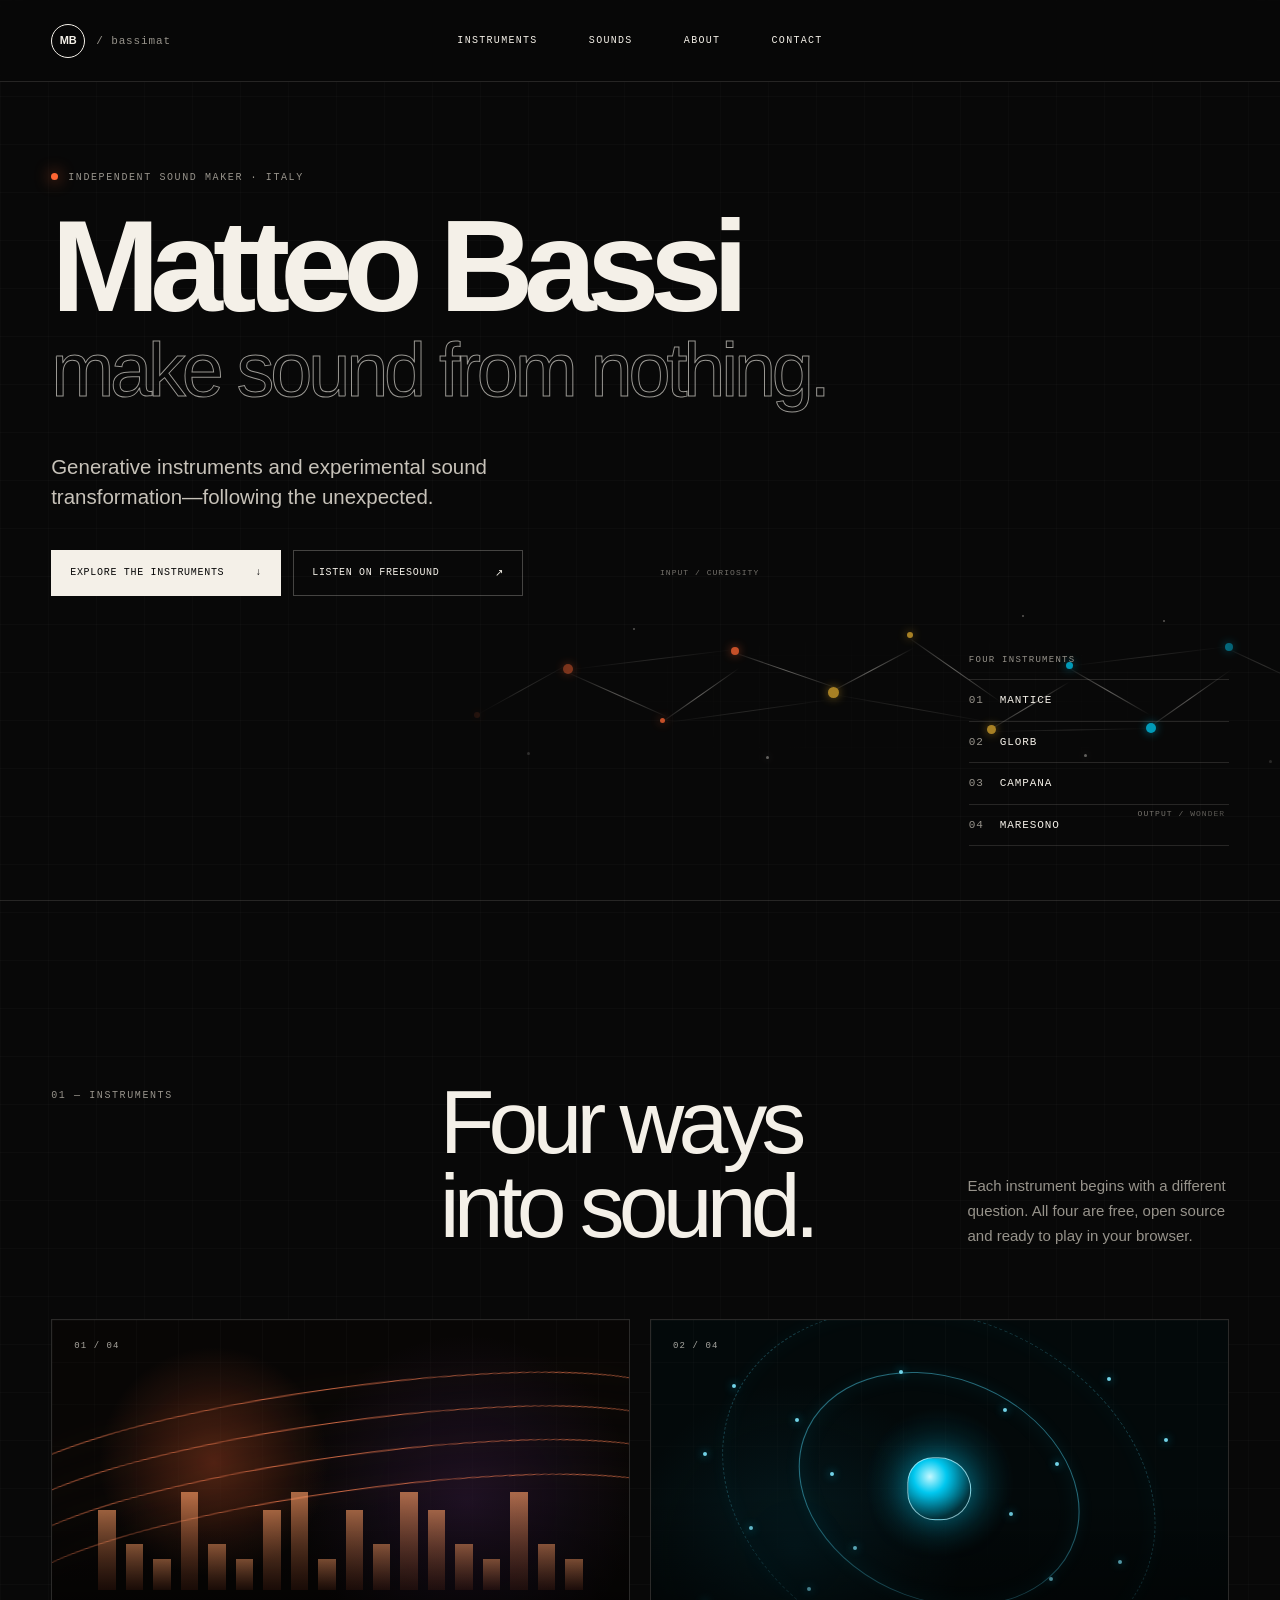
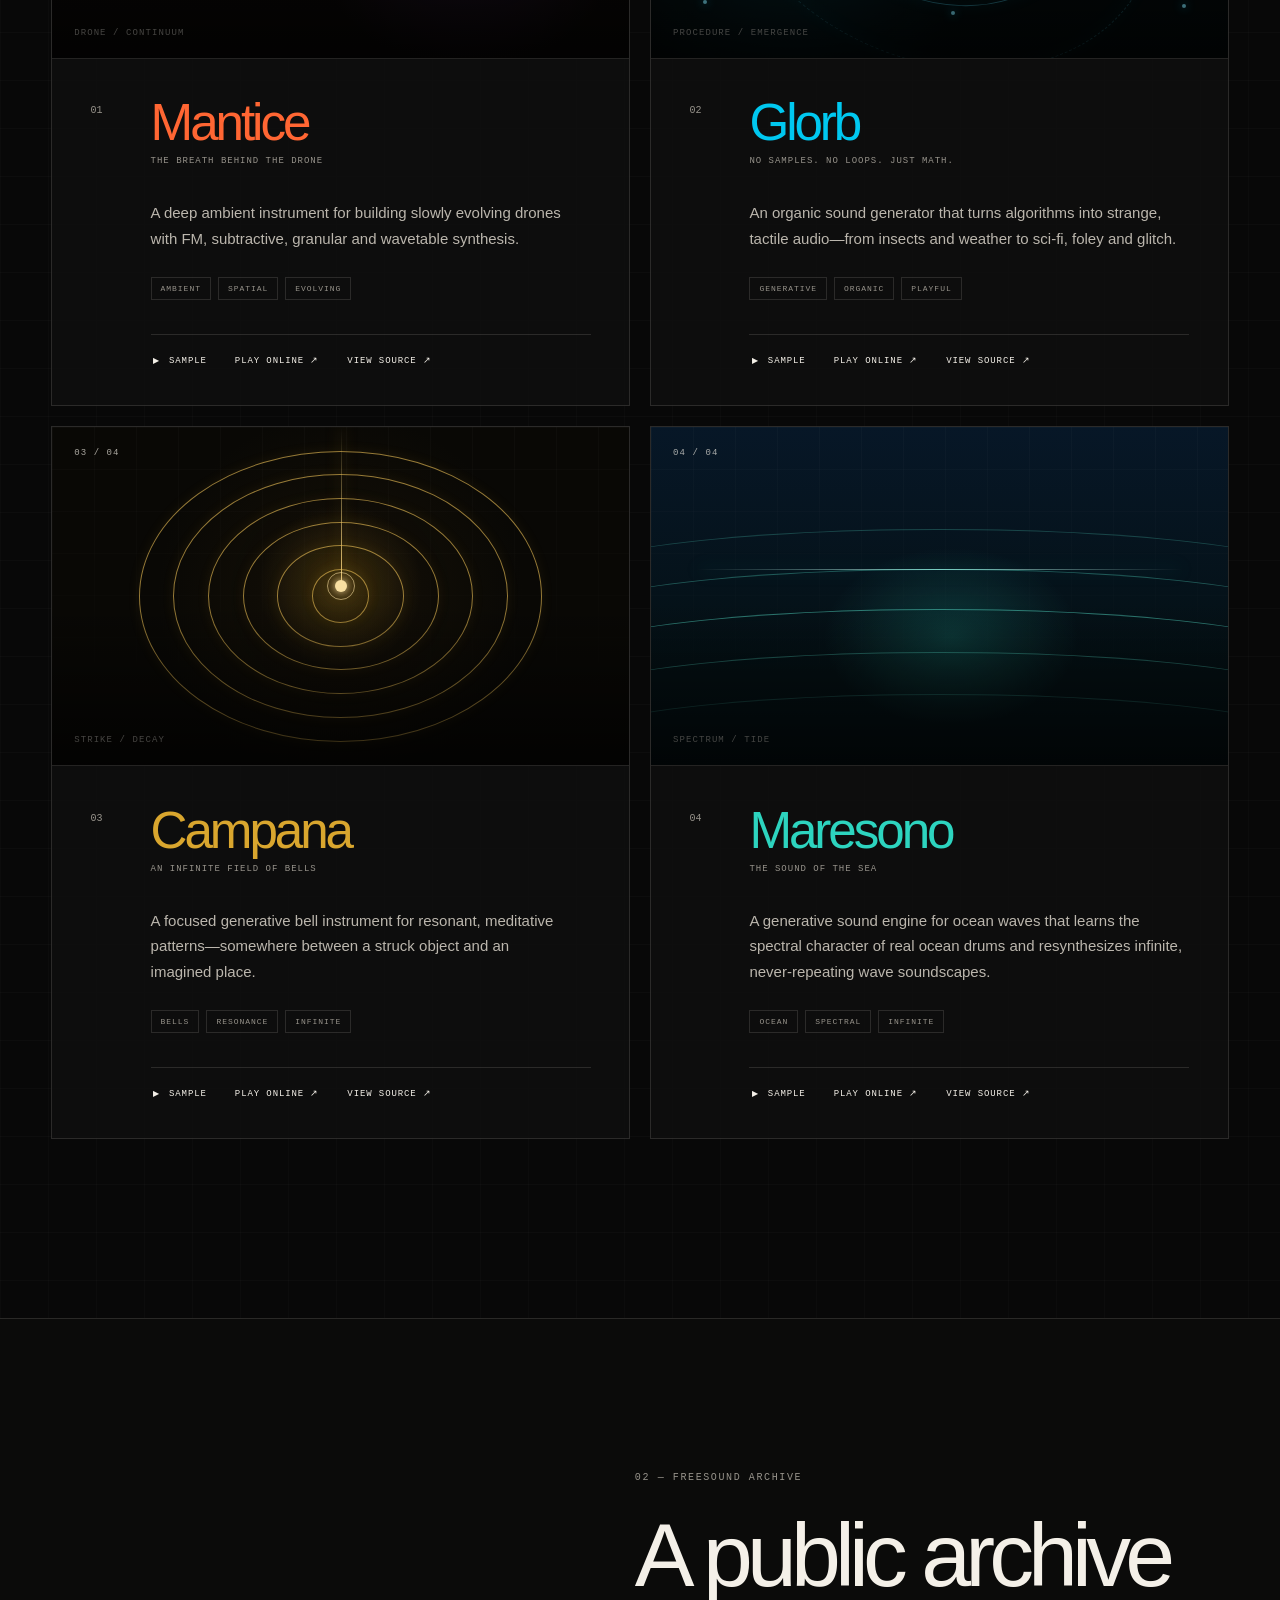
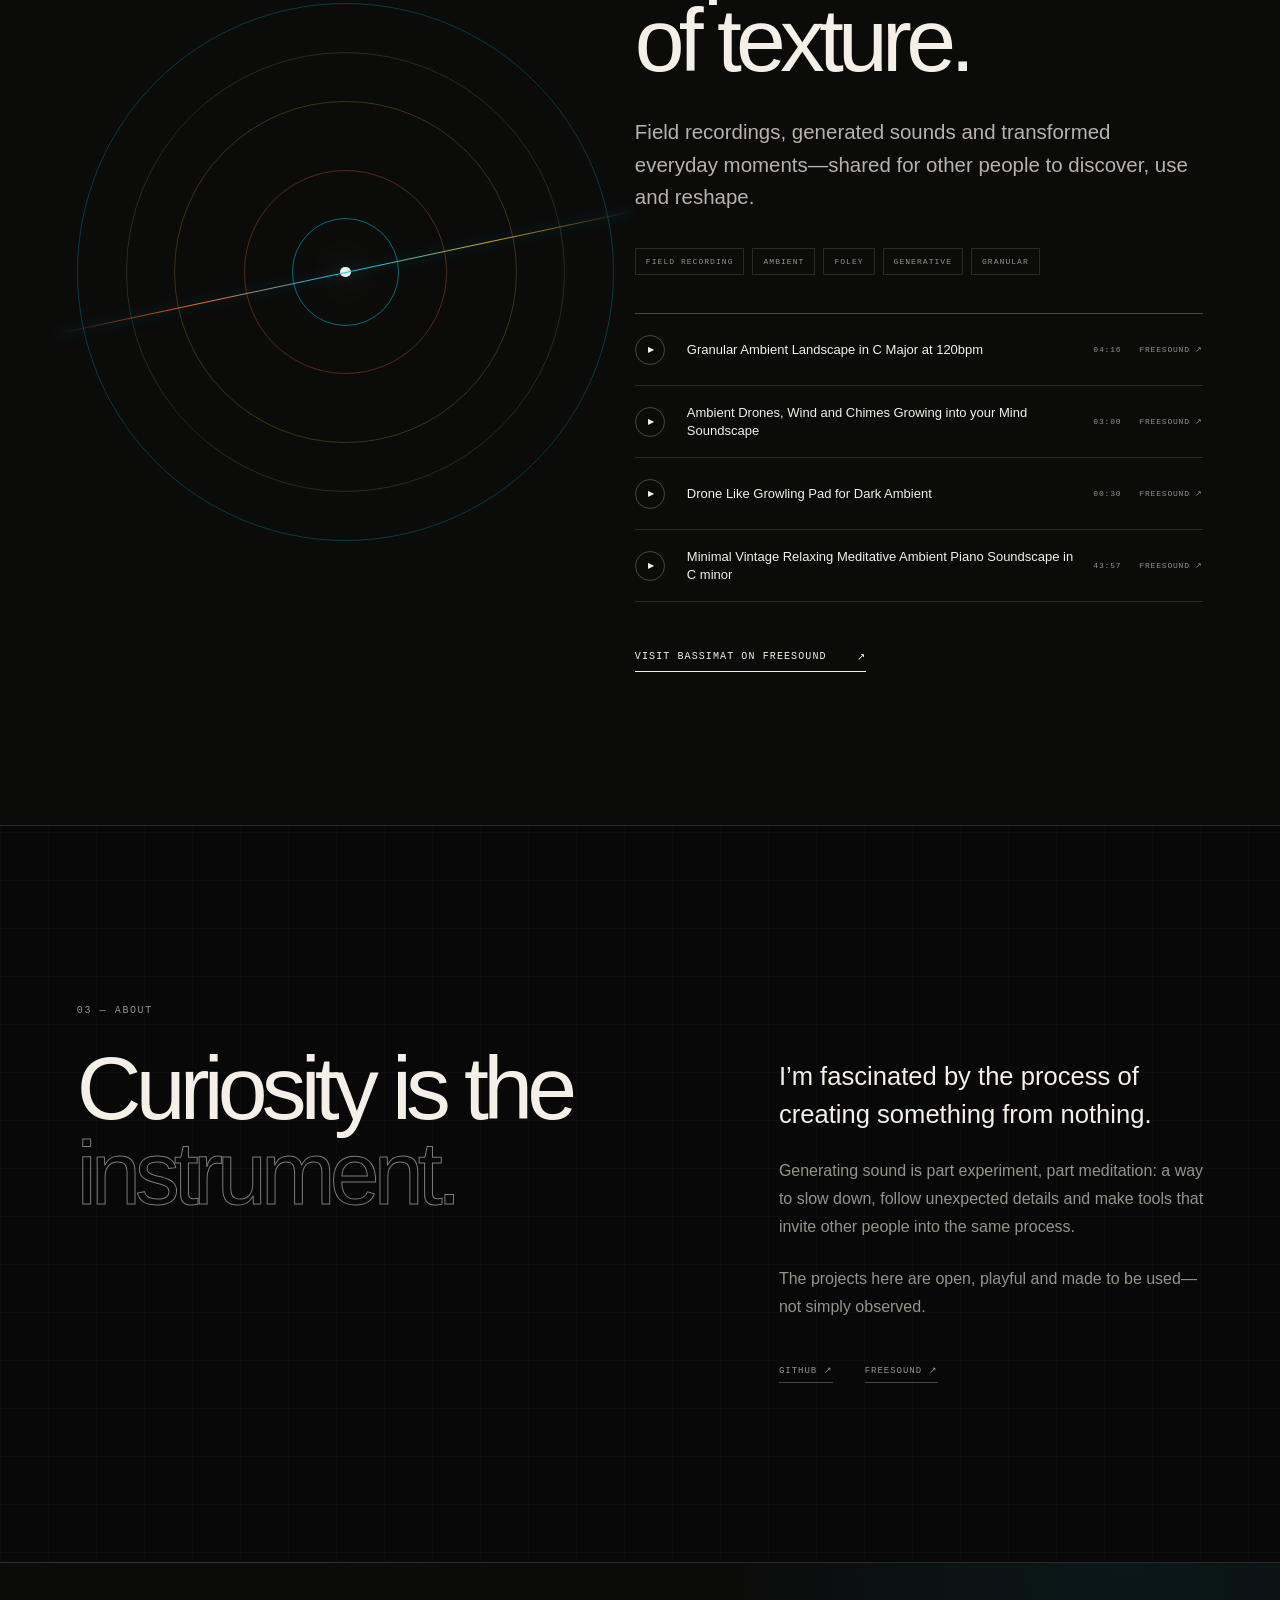
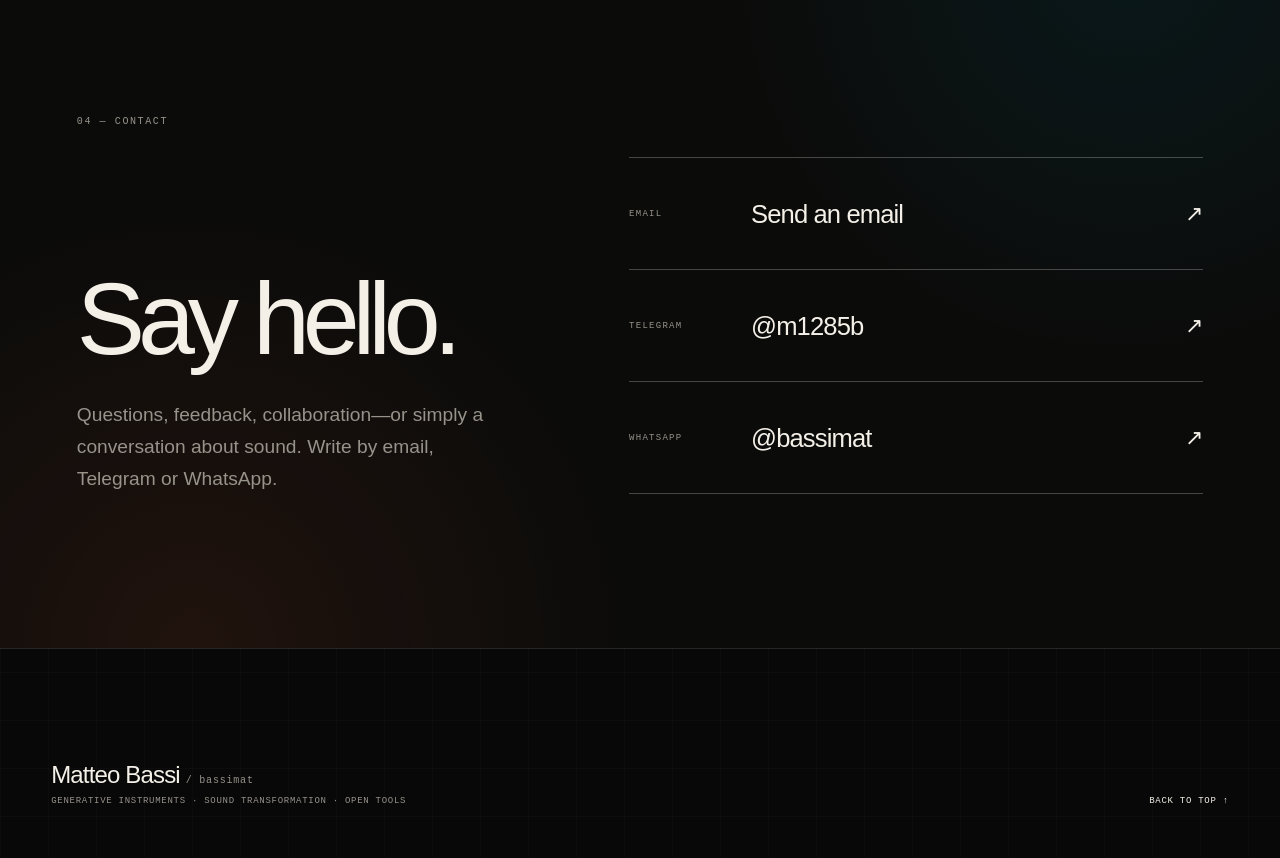
==== commit d763754d: "Refine Maresono portfolio description" ====
--- a/index.html
+++ b/index.html
@@ -139,7 +139,7 @@
             <div class="project-title-row"><span class="project-number">01</span><div><h3><a href="https://bassimatte.github.io/mantice/" target="_blank" rel="noreferrer">Mantice</a></h3><p class="project-kicker">The breath behind the drone</p></div></div>
             <p class="project-description">A deep ambient instrument for building slowly evolving drones with FM, subtractive, granular and wavetable synthesis.</p>
             <ul class="tag-list" aria-label="Mantice qualities"><li>Ambient</li><li>Spatial</li><li>Evolving</li></ul>
-            <div class="project-links"><button class="sample-link" type="button" data-sample-project="mantice" data-samples="https://cdn.freesound.org/previews/860/860122_15636277-hq.mp3" data-sample-names="expanding_drone" aria-label="Play Mantice sample" aria-pressed="false"><span class="sample-icon" aria-hidden="true">▶</span> Sample</button><a href="https://bassimatte.github.io/mantice/" target="_blank" rel="noreferrer">Play online <span aria-hidden="true">↗</span></a><a href="https://github.com/bassimatte/mantice" target="_blank" rel="noreferrer">View source <span aria-hidden="true">↗</span></a></div>
+            <div class="project-links"><button class="sample-link" type="button" data-sample-project="mantice" data-samples="https://cdn.freesound.org/previews/860/860122_15636277-hq.mp3" data-sample-names="expanding_drone" data-sample-gains-db="0" aria-label="Play Mantice sample" aria-pressed="false"><span class="sample-icon" aria-hidden="true">▶</span> Sample</button><a href="https://bassimatte.github.io/mantice/" target="_blank" rel="noreferrer">Play online <span aria-hidden="true">↗</span></a><a href="https://github.com/bassimatte/mantice" target="_blank" rel="noreferrer">View source <span aria-hidden="true">↗</span></a></div>
           </div>
         </article>
 
@@ -157,7 +157,7 @@
             <div class="project-title-row"><span class="project-number">02</span><div><h3><a href="https://bassimatte.github.io/glorb/" target="_blank" rel="noreferrer">Glorb</a></h3><p class="project-kicker">No samples. No loops. Just math.</p></div></div>
             <p class="project-description">An organic sound generator that turns algorithms into strange, tactile audio—from insects and weather to sci-fi, foley and glitch.</p>
             <ul class="tag-list" aria-label="Glorb qualities"><li>Generative</li><li>Organic</li><li>Playful</li></ul>
-            <div class="project-links"><button class="sample-link" type="button" data-sample-project="glorb" data-samples="https://cdn.freesound.org/previews/855/855481_15636277-hq.mp3|https://cdn.freesound.org/previews/855/855564_15636277-hq.mp3" data-sample-names="ui|insects" aria-label="Play Glorb sample" aria-pressed="false"><span class="sample-icon" aria-hidden="true">▶</span> Sample</button><a href="https://bassimatte.github.io/glorb/" target="_blank" rel="noreferrer">Play online <span aria-hidden="true">↗</span></a><a href="https://github.com/bassimatte/glorb" target="_blank" rel="noreferrer">View source <span aria-hidden="true">↗</span></a></div>
+            <div class="project-links"><button class="sample-link" type="button" data-sample-project="glorb" data-samples="https://cdn.freesound.org/previews/855/855481_15636277-hq.mp3|https://cdn.freesound.org/previews/855/855564_15636277-hq.mp3" data-sample-names="ui|insects" data-sample-gains-db="-1.5|-8.4" aria-label="Play Glorb sample" aria-pressed="false"><span class="sample-icon" aria-hidden="true">▶</span> Sample</button><a href="https://bassimatte.github.io/glorb/" target="_blank" rel="noreferrer">Play online <span aria-hidden="true">↗</span></a><a href="https://github.com/bassimatte/glorb" target="_blank" rel="noreferrer">View source <span aria-hidden="true">↗</span></a></div>
           </div>
         </article>
 
@@ -177,7 +177,7 @@
             <div class="project-title-row"><span class="project-number">03</span><div><h3><a href="https://bassimatte.github.io/campana/" target="_blank" rel="noreferrer">Campana</a></h3><p class="project-kicker">An infinite field of bells</p></div></div>
             <p class="project-description">A focused generative bell instrument for resonant, meditative patterns—somewhere between a struck object and an imagined place.</p>
             <ul class="tag-list" aria-label="Campana qualities"><li>Bells</li><li>Resonance</li><li>Infinite</li></ul>
-            <div class="project-links"><button class="sample-link" type="button" data-sample-project="campana" data-samples="https://cdn.freesound.org/previews/855/855554_15636277-hq.mp3" data-sample-names="aurora" aria-label="Play Campana sample" aria-pressed="false"><span class="sample-icon" aria-hidden="true">▶</span> Sample</button><a href="https://bassimatte.github.io/campana/" target="_blank" rel="noreferrer">Play online <span aria-hidden="true">↗</span></a><a href="https://github.com/bassimatte/campana" target="_blank" rel="noreferrer">View source <span aria-hidden="true">↗</span></a></div>
+            <div class="project-links"><button class="sample-link" type="button" data-sample-project="campana" data-samples="https://cdn.freesound.org/previews/855/855554_15636277-hq.mp3" data-sample-names="aurora" data-sample-gains-db="-2.1" aria-label="Play Campana sample" aria-pressed="false"><span class="sample-icon" aria-hidden="true">▶</span> Sample</button><a href="https://bassimatte.github.io/campana/" target="_blank" rel="noreferrer">Play online <span aria-hidden="true">↗</span></a><a href="https://github.com/bassimatte/campana" target="_blank" rel="noreferrer">View source <span aria-hidden="true">↗</span></a></div>
           </div>
         </article>
 
@@ -192,9 +192,9 @@
           </a>
           <div class="project-body">
             <div class="project-title-row"><span class="project-number">04</span><div><h3><a href="https://bassimatte.github.io/maresono/" target="_blank" rel="noreferrer">Maresono</a></h3><p class="project-kicker">The sound of the sea</p></div></div>
-            <p class="project-description">A generative ocean sound engine that learns the spectral character of real ocean drums and resynthesizes infinite, never-repeating wave soundscapes.</p>
+            <p class="project-description">A generative sound engine for ocean waves that learns the spectral character of real ocean drums and resynthesizes infinite, never-repeating wave soundscapes.</p>
             <ul class="tag-list" aria-label="Maresono qualities"><li>Ocean</li><li>Spectral</li><li>Infinite</li></ul>
-            <div class="project-links"><button class="sample-link" type="button" data-sample-project="maresono" data-samples="/public/audio/maresono-onda-lunga-sample.mp3" data-sample-names="onda_lunga" aria-label="Play Maresono sample" aria-pressed="false"><span class="sample-icon" aria-hidden="true">▶</span> Sample</button><a href="https://bassimatte.github.io/maresono/" target="_blank" rel="noreferrer">Play online <span aria-hidden="true">↗</span></a><a href="https://github.com/bassimatte/maresono" target="_blank" rel="noreferrer">View source <span aria-hidden="true">↗</span></a></div>
+            <div class="project-links"><button class="sample-link" type="button" data-sample-project="maresono" data-samples="/public/audio/maresono-onda-lunga-sample.mp3" data-sample-names="onda_lunga" data-sample-gains-db="0" aria-label="Play Maresono sample" aria-pressed="false"><span class="sample-icon" aria-hidden="true">▶</span> Sample</button><a href="https://bassimatte.github.io/maresono/" target="_blank" rel="noreferrer">Play online <span aria-hidden="true">↗</span></a><a href="https://github.com/bassimatte/maresono" target="_blank" rel="noreferrer">View source <span aria-hidden="true">↗</span></a></div>
           </div>
         </article>
       </div>
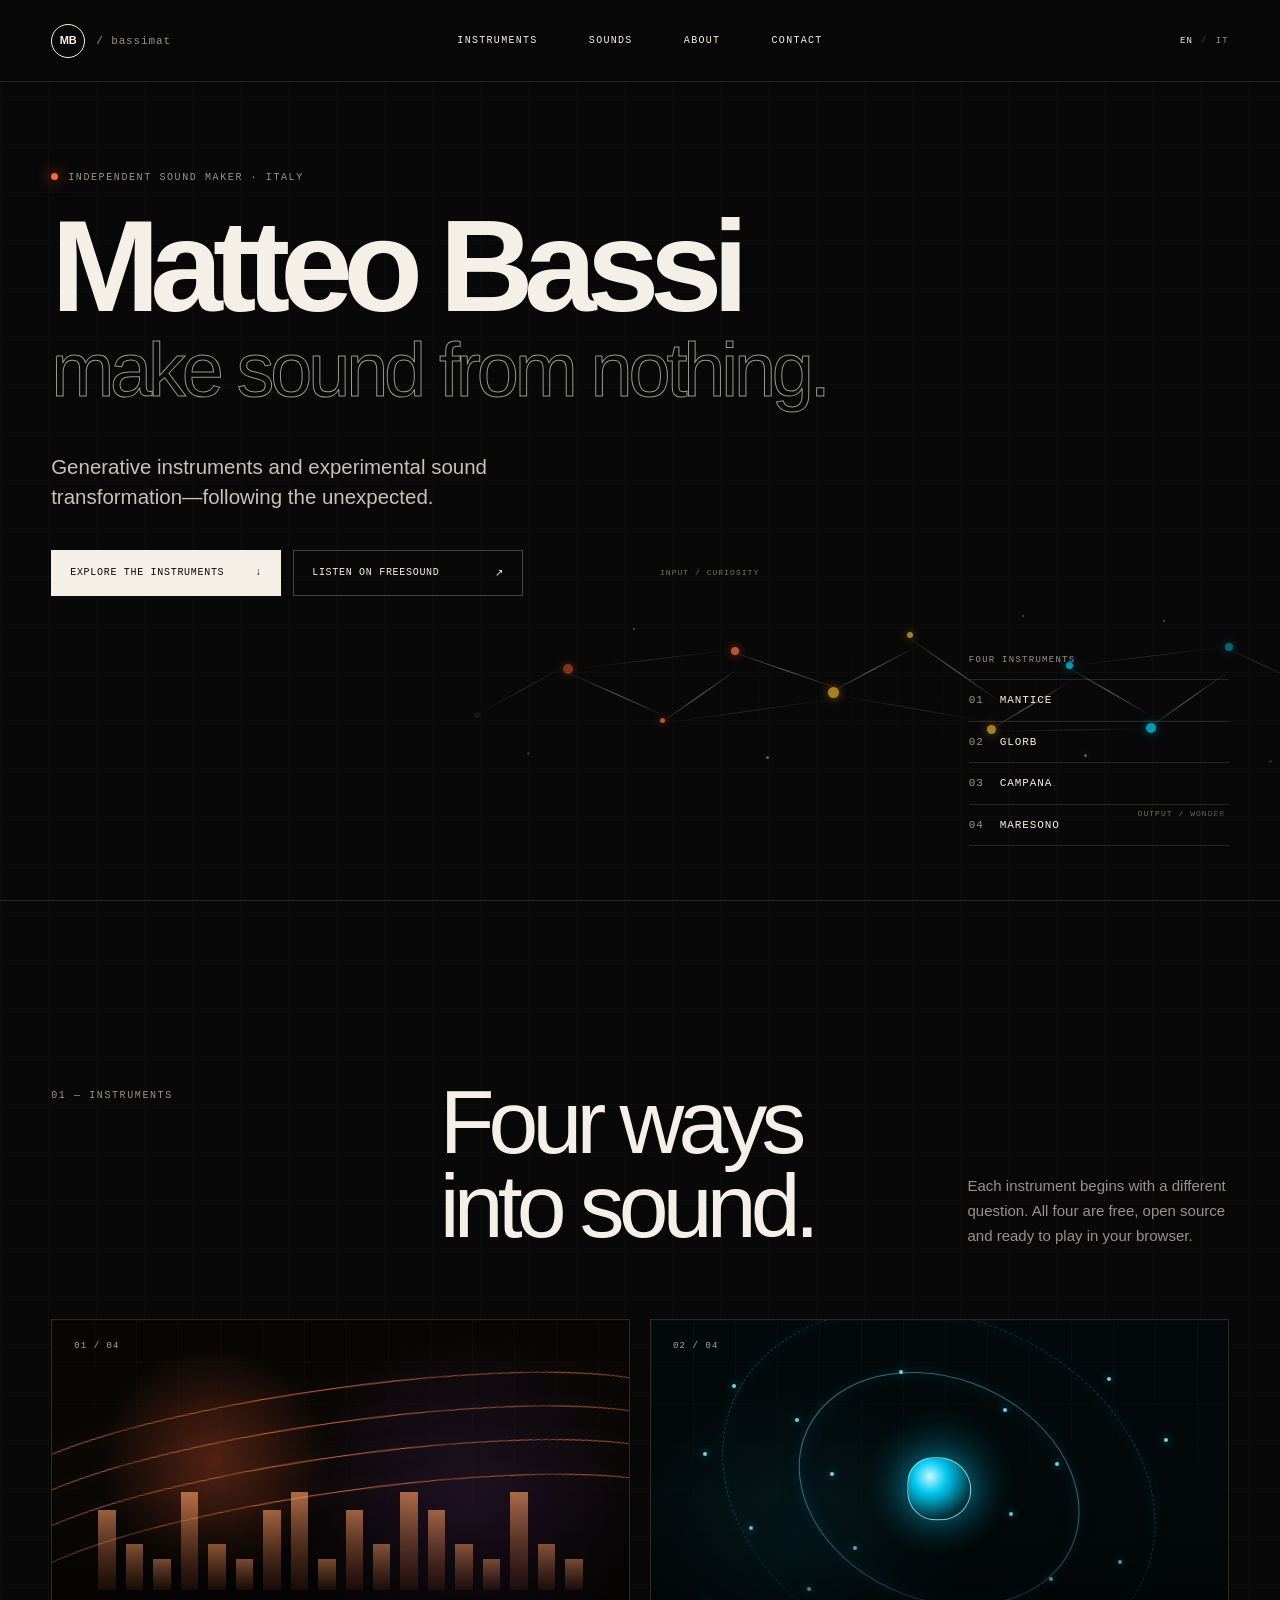
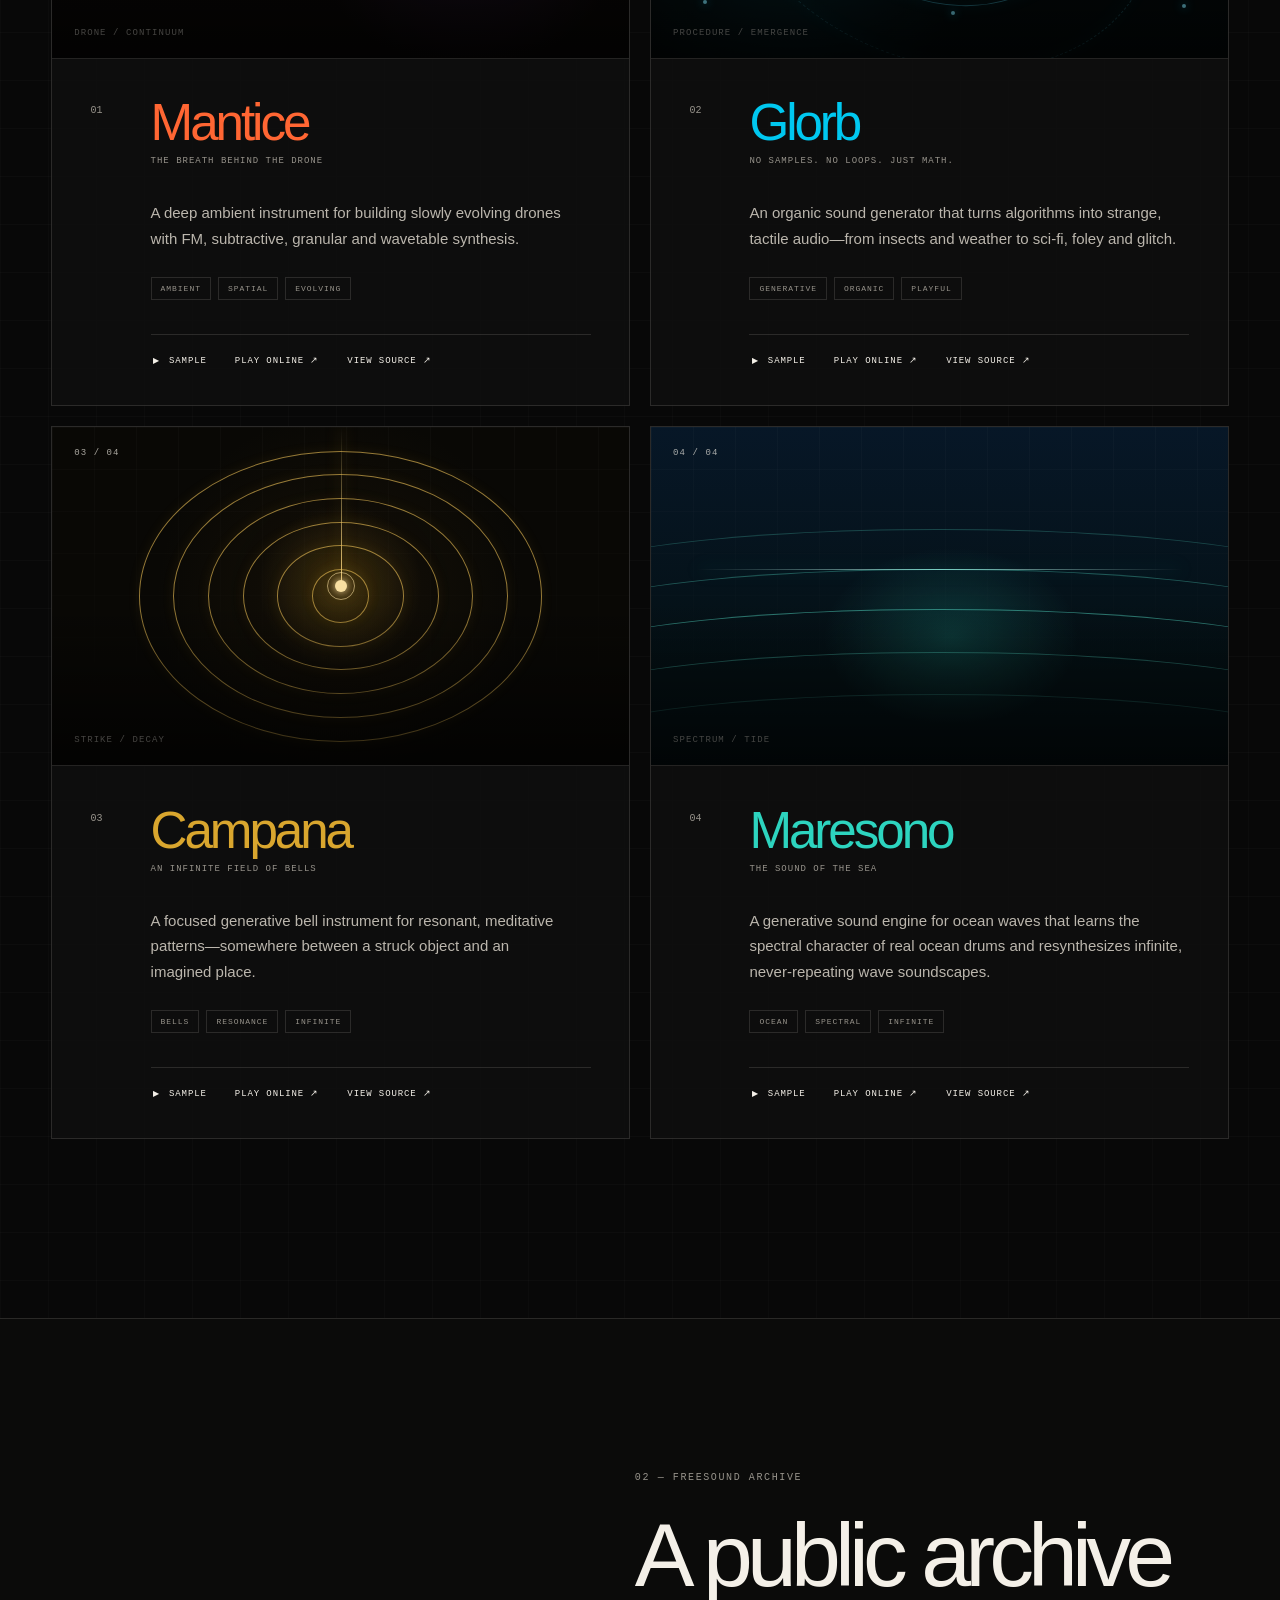
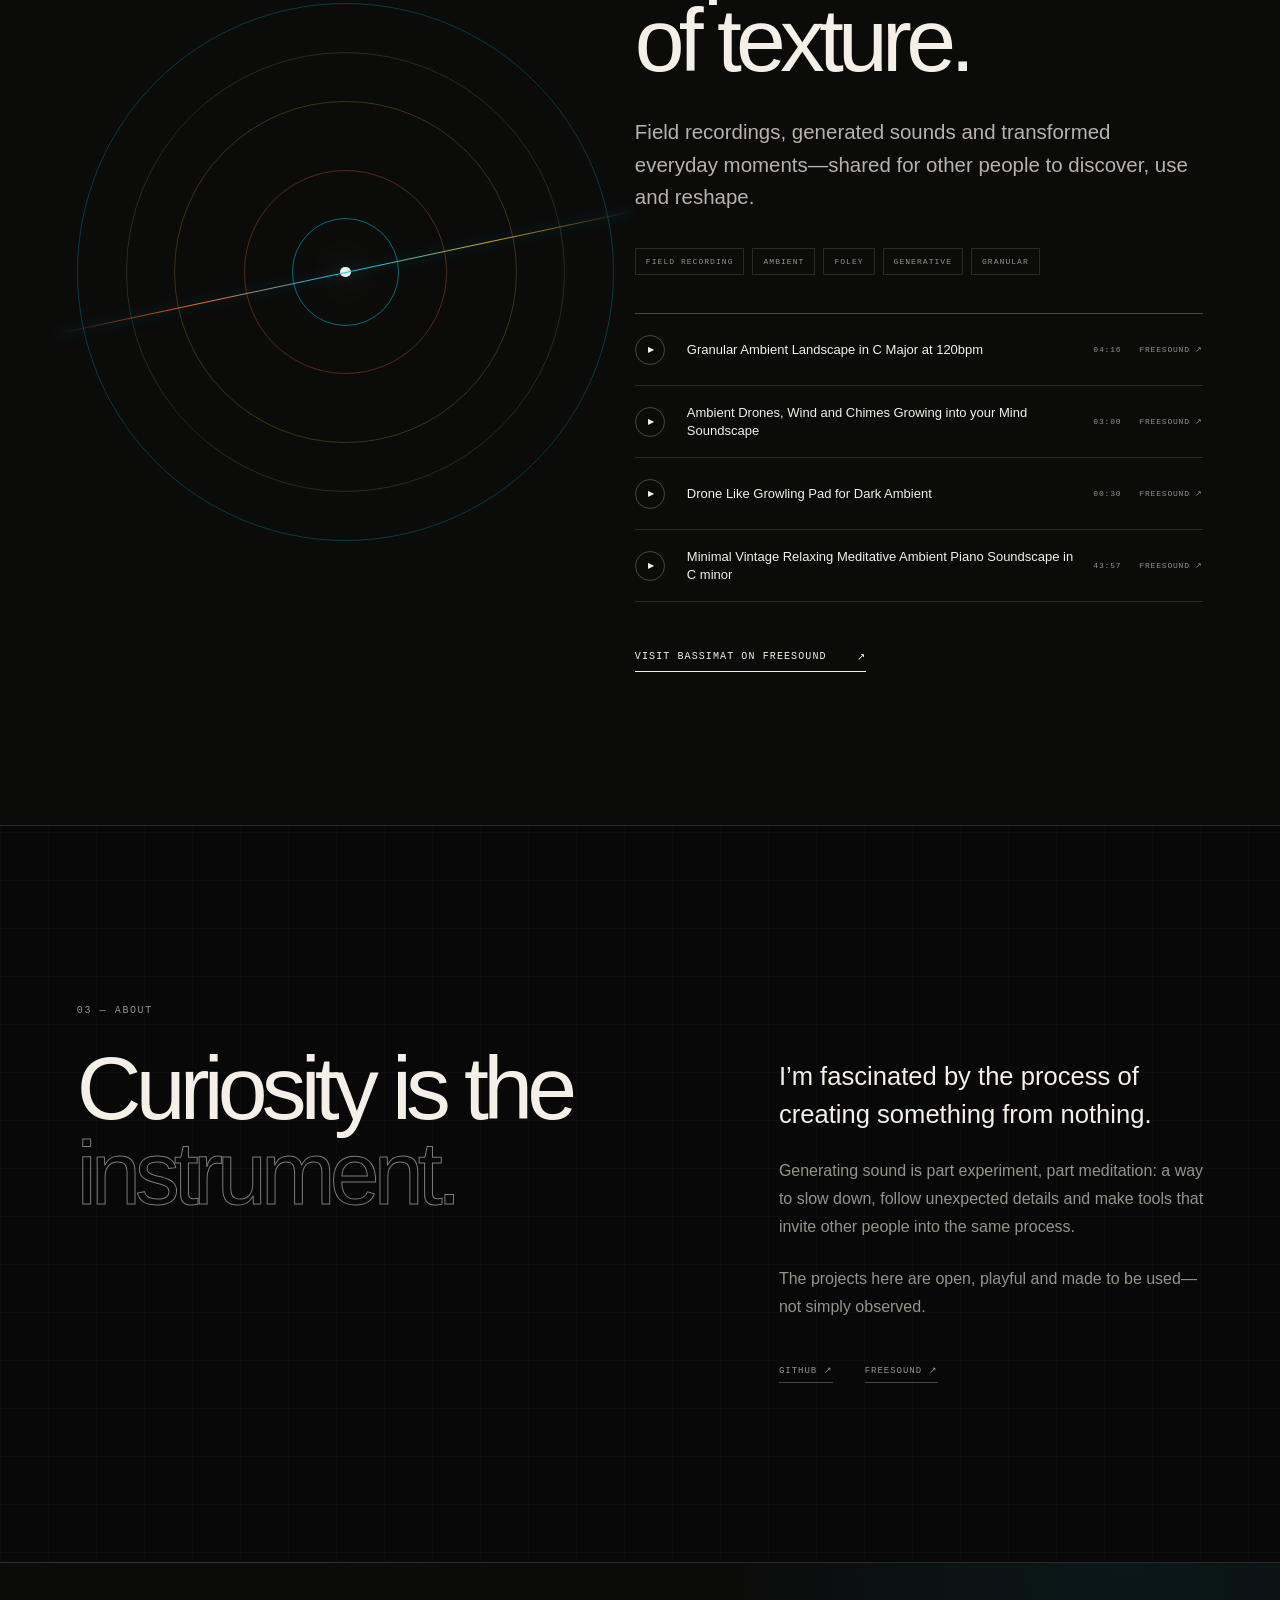
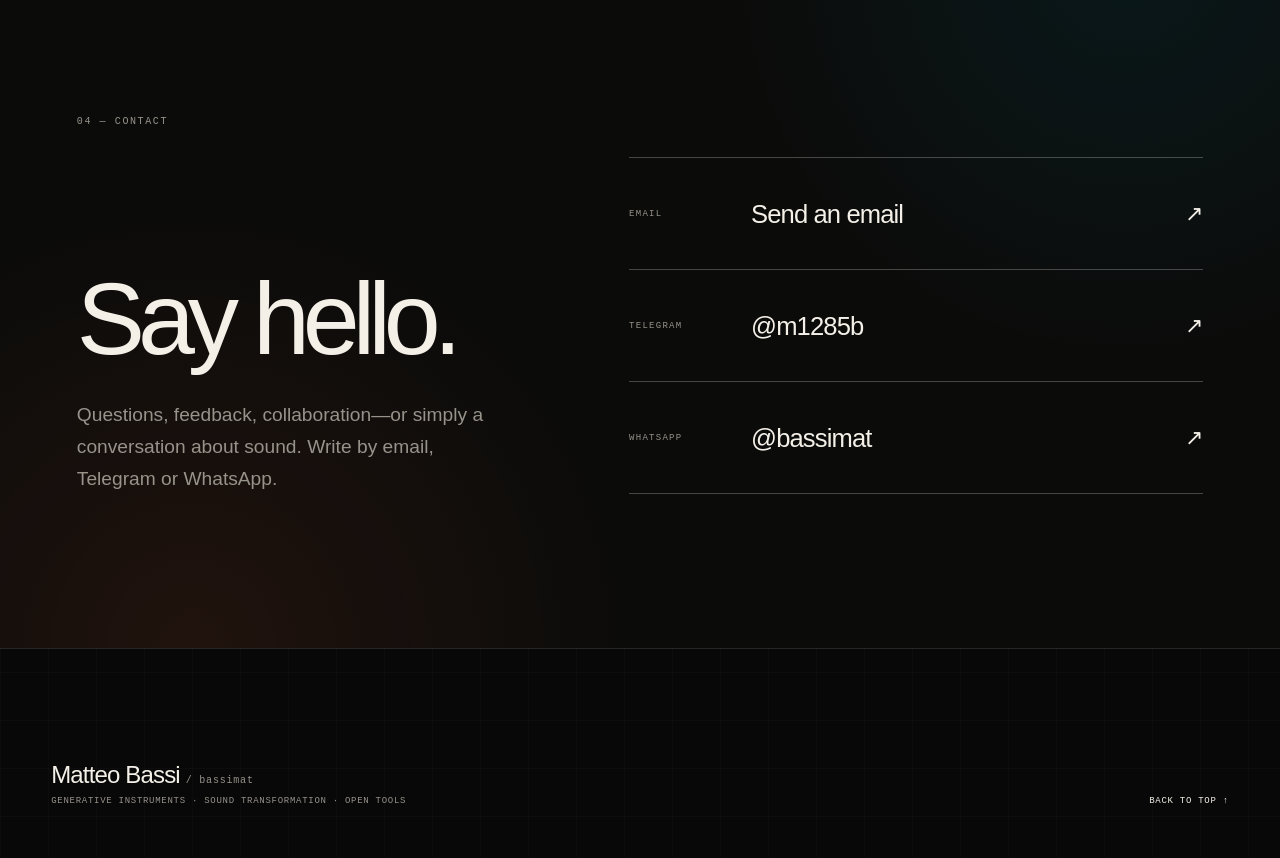
==== commit 700a87f7: "Add complete Italian portfolio" ====
--- a/index.html
+++ b/index.html
@@ -10,7 +10,10 @@
   <meta name="robots" content="index, follow">
   <meta name="google-site-verification" content="pp3jhptIHkhnjku-p-0sm3J4XAJzQlE7WiNZ2JwKUNA">
   <link rel="canonical" href="https://bassimatte.github.io/">
-  <link rel="icon" type="image/png" href="/public/favicon-sound-v2.png">
+  <link rel="alternate" hreflang="en" href="https://bassimatte.github.io/">
+  <link rel="alternate" hreflang="it" href="https://bassimatte.github.io/it/">
+  <link rel="alternate" hreflang="x-default" href="https://bassimatte.github.io/">
+  <link rel="icon" type="image/png" href="/public/favicon-open-orbit.png">
   <link rel="stylesheet" href="/app/globals.css">
   <script src="/public/analytics.js" defer></script>
   <script src="/public/samples.js" defer></script>
@@ -92,6 +95,7 @@
     <nav aria-label="Primary navigation">
       <a href="#instruments">Instruments</a><a href="#sounds">Sounds</a><a href="#about">About</a><a href="#contact">Contact</a>
     </nav>
+    <div class="language-switcher" aria-label="Language selection"><a class="active" href="/" lang="en" aria-current="page">EN</a><i aria-hidden="true">/</i><a href="/it/" lang="it">IT</a></div>
   </header>
 
   <main id="main">
--- a/app/globals.css
+++ b/app/globals.css
@@ -86,6 +86,11 @@
 nav a, .header-link, footer a { transition: color 180ms ease; }
 nav a:hover, .header-link:hover, footer a:hover { color: var(--orange); }
 .header-link { justify-self: end; font: 10px var(--mono); letter-spacing: 0.13em; text-transform: uppercase; }
+.language-switcher { justify-self: end; display: flex; align-items: center; gap: 8px; color: var(--muted); font: 9px var(--mono); letter-spacing: 0.13em; }
+.language-switcher a { transition: color 180ms ease; }
+.language-switcher a:hover, .language-switcher a:focus-visible { color: var(--orange); }
+.language-switcher .active { color: var(--paper); }
+.language-switcher i { color: var(--line-strong); font-style: normal; }
 
 .hero {
   position: relative;
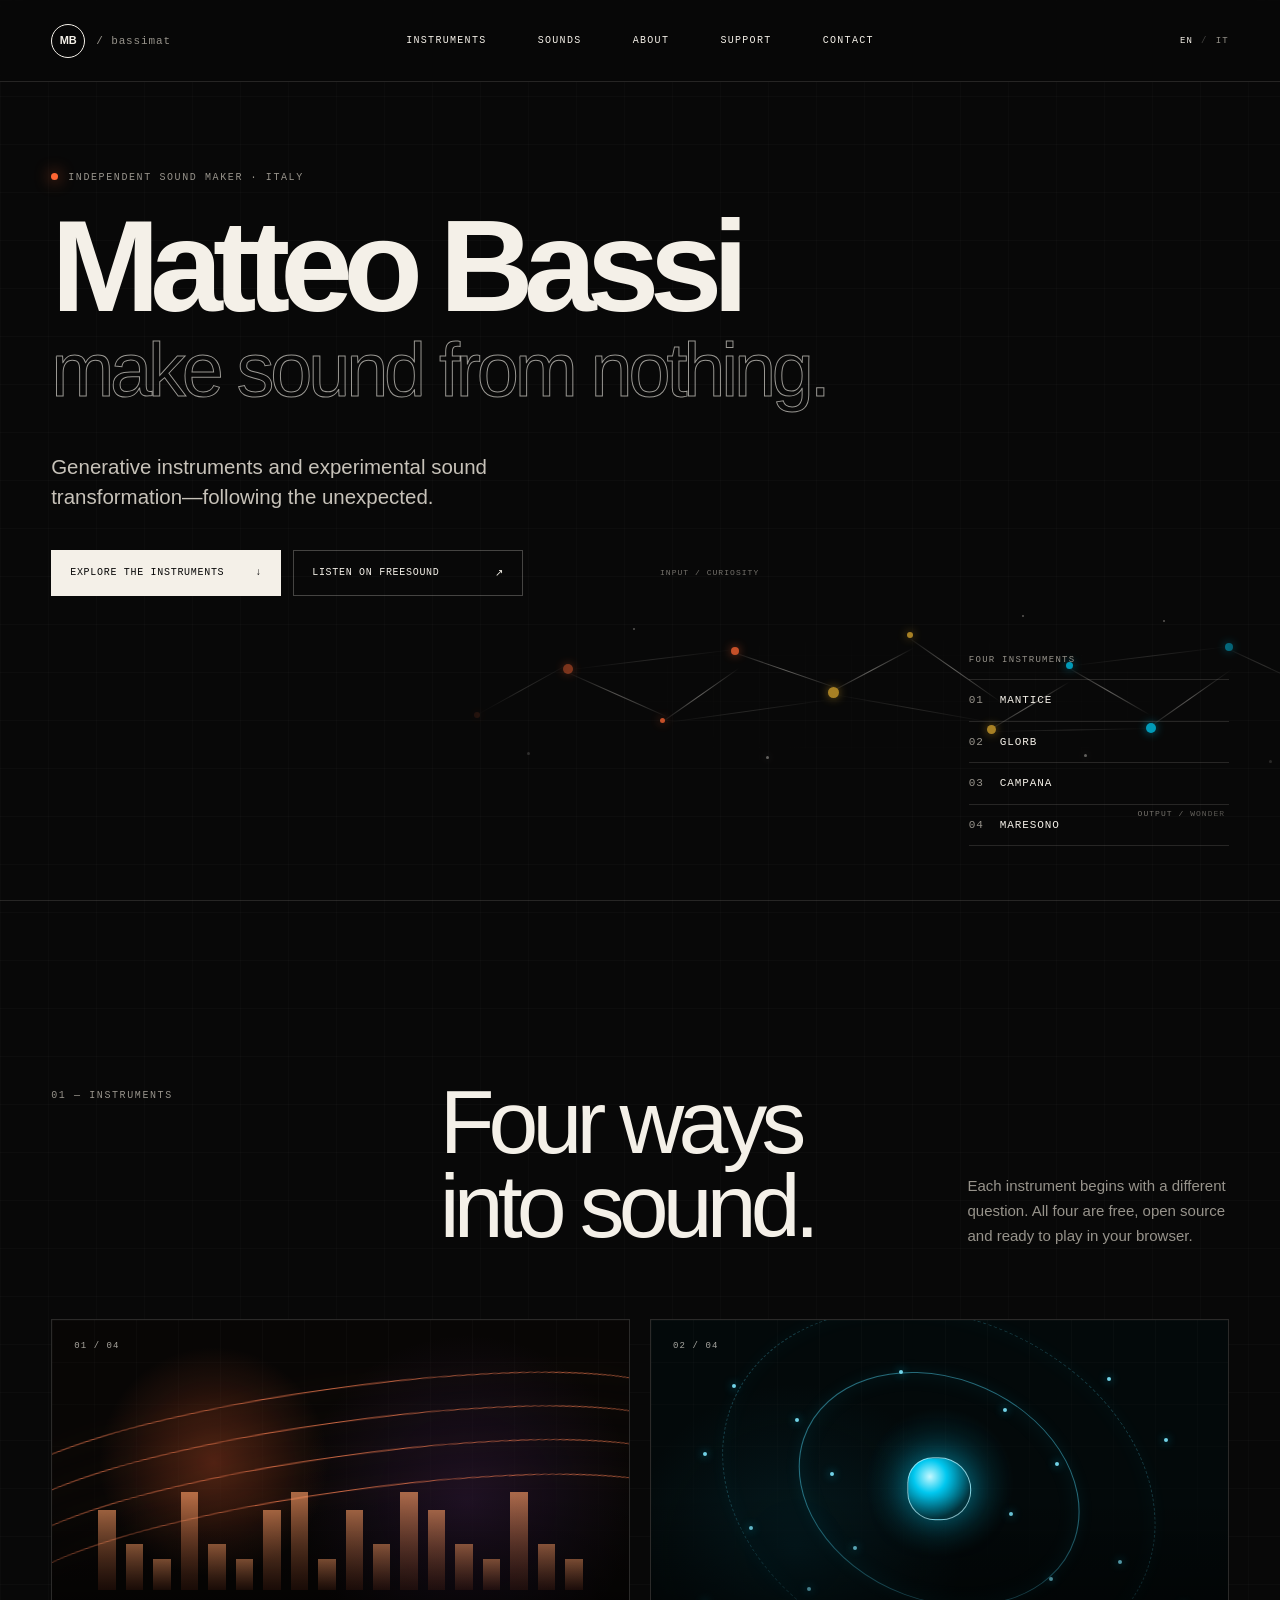
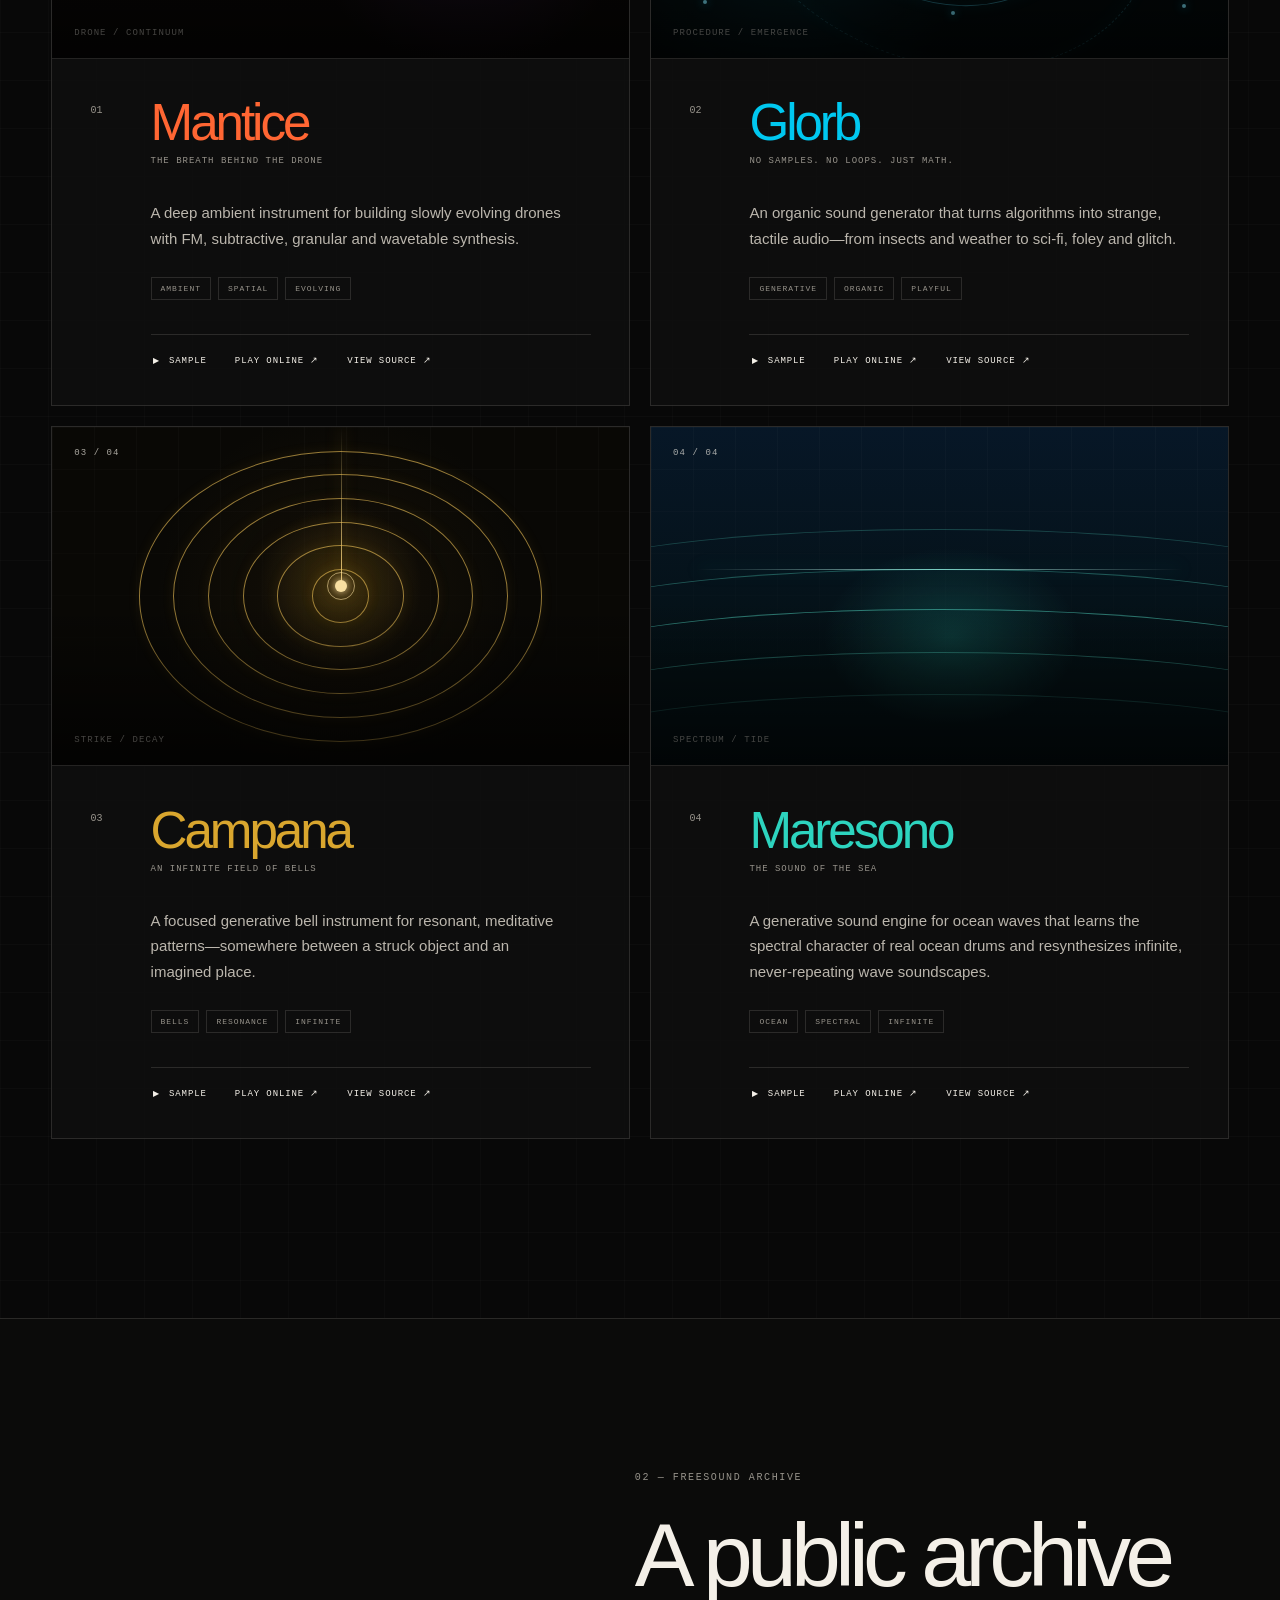
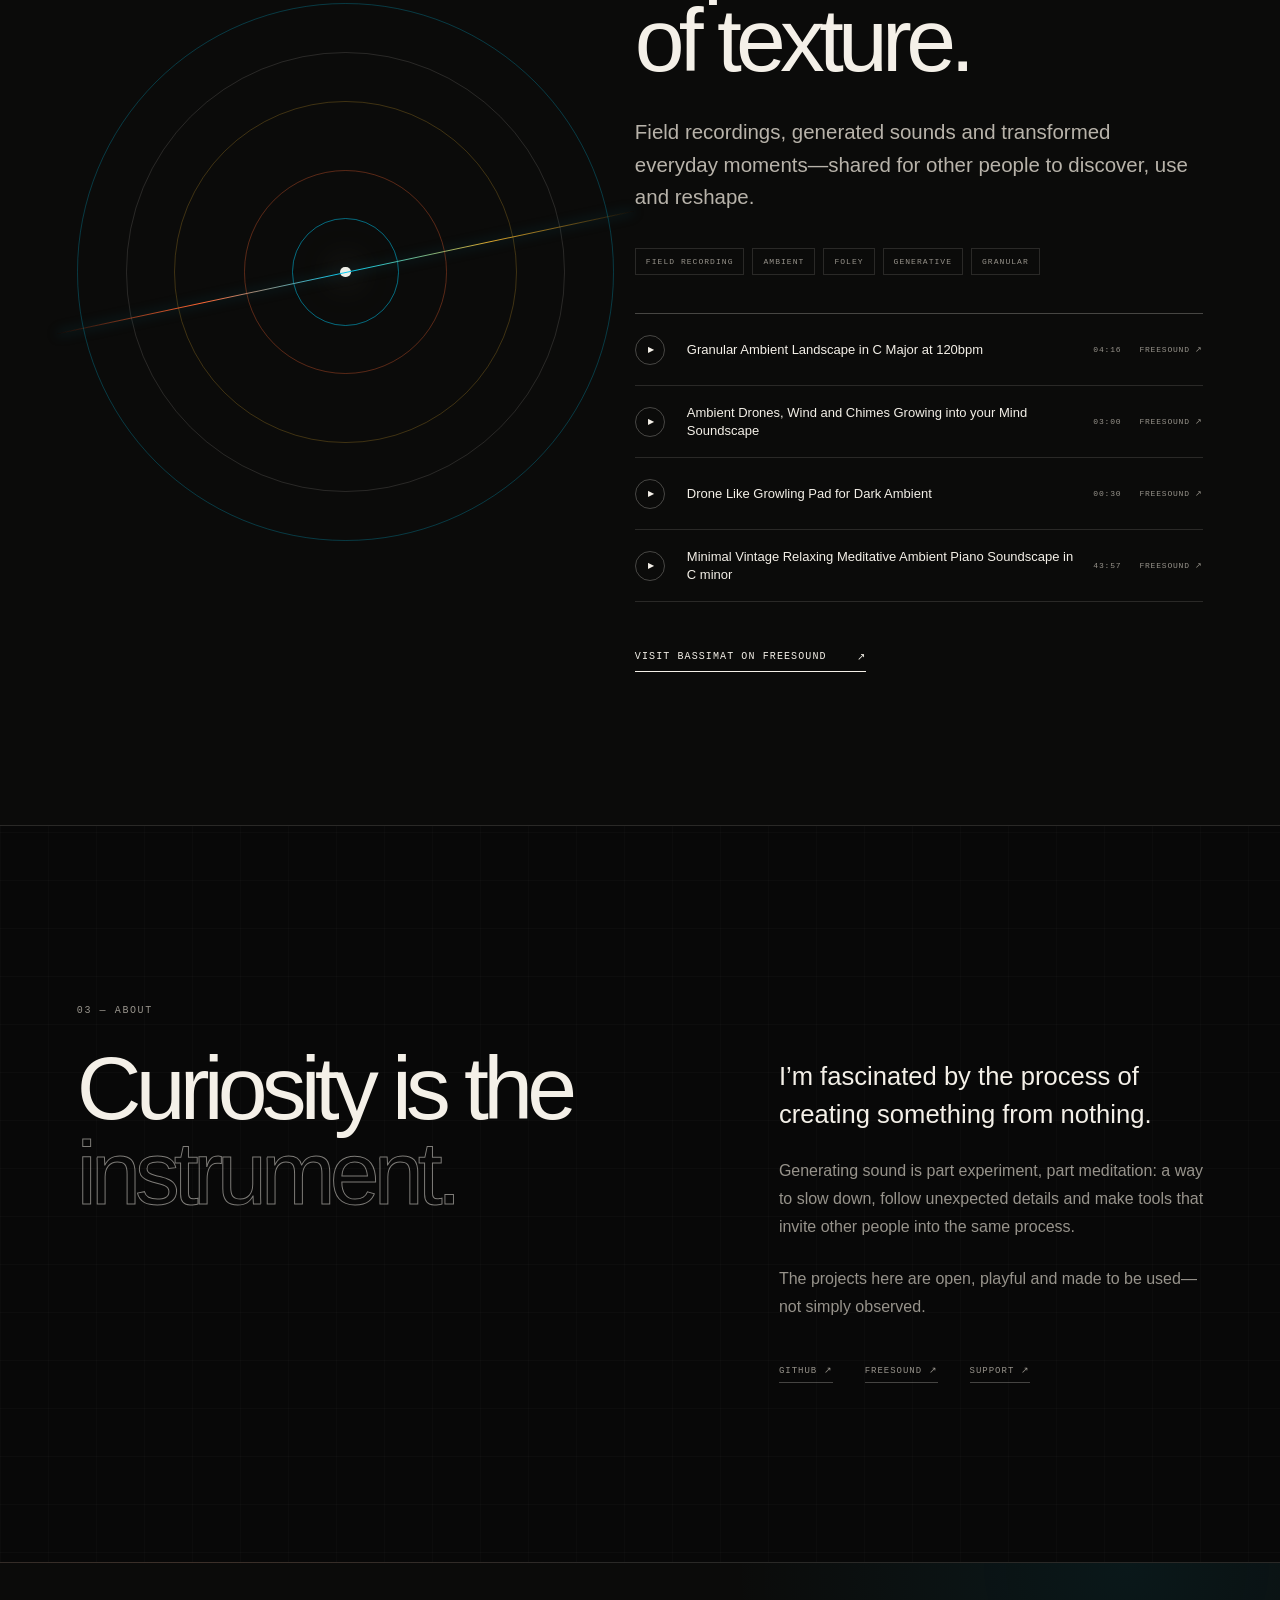
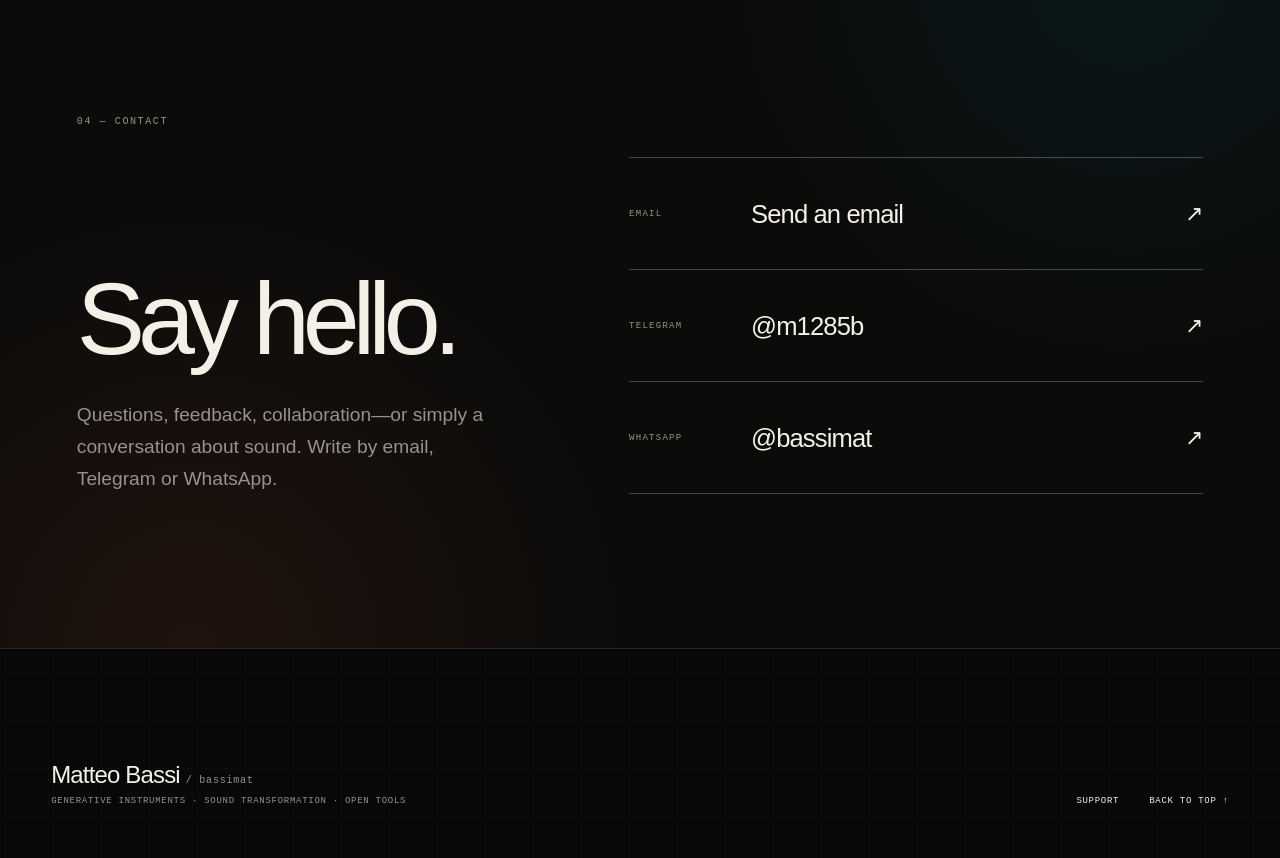
==== commit de9ba909: "Publish support pages on GitHub Pages" ====
--- a/index.html
+++ b/index.html
@@ -93,7 +93,7 @@
       <span class="wordmark-mark">MB</span><span class="wordmark-handle">/ bassimat</span>
     </a>
     <nav aria-label="Primary navigation">
-      <a href="#instruments">Instruments</a><a href="#sounds">Sounds</a><a href="#about">About</a><a href="#contact">Contact</a>
+      <a href="#instruments">Instruments</a><a href="#sounds">Sounds</a><a href="#about">About</a><a href="/support/">Support</a><a href="#contact">Contact</a>
     </nav>
     <div class="language-switcher" aria-label="Language selection"><a class="active" href="/" lang="en" aria-current="page">EN</a><i aria-hidden="true">/</i><a href="/it/" lang="it">IT</a></div>
   </header>
@@ -229,7 +229,7 @@
           <p class="about-lead">I’m fascinated by the process of creating something from nothing.</p>
           <p>Generating sound is part experiment, part meditation: a way to slow down, follow unexpected details and make tools that invite other people into the same process.</p>
           <p>The projects here are open, playful and made to be used—not simply observed.</p>
-          <div class="about-links"><a href="https://github.com/bassimatte" target="_blank" rel="noreferrer">GitHub <span aria-hidden="true">↗</span></a><a href="https://freesound.org/people/bassimat/" target="_blank" rel="noreferrer">Freesound <span aria-hidden="true">↗</span></a></div>
+          <div class="about-links"><a href="https://github.com/bassimatte" target="_blank" rel="noreferrer">GitHub <span aria-hidden="true">↗</span></a><a href="https://freesound.org/people/bassimat/" target="_blank" rel="noreferrer">Freesound <span aria-hidden="true">↗</span></a><a href="/support/">Support <span aria-hidden="true">↗</span></a></div>
         </div>
       </div>
     </section>
@@ -258,7 +258,7 @@
 
   <footer>
     <div><p class="footer-name">Matteo Bassi <span>/ bassimat</span></p><p>Generative instruments · sound transformation · open tools</p></div>
-    <a href="#top">Back to top <span aria-hidden="true">↑</span></a>
+    <div class="footer-links"><a href="/support/">Support</a><a href="#top">Back to top <span aria-hidden="true">↑</span></a></div>
   </footer>
   <script>(function(){var b=document.querySelector('[data-email-link]');if(!b)return;b.addEventListener('click',function(){window.location.href='mailto:'+atob(b.getAttribute('data-email-link'));});})();</script>
 </body>
--- a/app/globals.css
+++ b/app/globals.css
@@ -451,6 +451,43 @@
 footer p { margin: 7px 0 0; color: var(--muted); }
 footer .footer-name { color: var(--paper); font-family: var(--sans); font-size: 24px; font-weight: 500; letter-spacing: -0.035em; text-transform: none; }
 .footer-name span { color: var(--muted); font: 400 10px var(--mono); letter-spacing: 0.08em; }
+.footer-links { display: flex; flex-wrap: wrap; gap: 12px 30px; }
+
+/* Support */
+.support-page { min-height: calc(100svh - 82px); }
+.support-hero {
+  min-height: min(820px, calc(100svh - 82px));
+  padding: clamp(84px, 12vw, 160px) clamp(22px, 8vw, 140px);
+  border-bottom: 1px solid var(--line);
+}
+.support-hero h1 { max-width: 1180px; font-size: clamp(62px, 9vw, 142px); }
+.support-lead { max-width: 720px; margin: 48px 0 0; color: #c7c2b9; font-size: clamp(19px, 1.8vw, 27px); font-weight: 300; line-height: 1.55; }
+.support-payment { max-width: 850px; margin-top: 48px; padding: 24px 0 26px; border-top: 1px solid var(--line-strong); border-bottom: 1px solid var(--line-strong); }
+.support-payment-label { margin: 0 0 16px; color: var(--muted); font: 9px var(--mono); letter-spacing: 0.14em; text-transform: uppercase; }
+.support-amounts { display: grid; grid-template-columns: repeat(5, minmax(0, 1fr)); gap: 8px; }
+.support-amount-option { position: relative; display: flex; min-height: 82px; align-items: center; justify-content: center; border: 1px solid var(--line-strong); background: rgba(255,255,255,0.015); color: var(--paper); text-decoration: none; transition: border-color 180ms ease, background 180ms ease, transform 180ms ease; }
+.support-amount-option strong { font: 400 clamp(21px, 2.2vw, 31px) var(--sans); letter-spacing: -0.04em; }
+.support-amount-option span { position: absolute; top: 7px; right: 8px; color: var(--orange); font: 7px var(--mono); letter-spacing: 0.09em; text-transform: uppercase; }
+.support-amount-option:hover, .support-amount-option:focus-visible { border-color: var(--orange); background: rgba(216,87,48,0.08); transform: translateY(-2px); }
+.support-amount-option.recommended { border-color: var(--orange); }
+.support-amount-option.custom strong { font: 9px var(--mono); letter-spacing: 0.09em; text-transform: uppercase; }
+.support-actions { display: flex; flex-wrap: wrap; gap: 12px; margin-top: 40px; }
+.support-actions button { cursor: pointer; font-family: var(--mono); }
+.support-provider-note { max-width: 650px; margin: 24px 0 0; color: var(--muted); font: 10px/1.7 var(--mono); letter-spacing: 0.04em; }
+.support-principles { padding: clamp(90px, 12vw, 160px) clamp(22px, 6vw, 110px); border-bottom: 1px solid var(--line); }
+.support-heading { display: grid; grid-template-columns: 0.7fr 1.3fr; gap: 40px; align-items: end; margin-bottom: 70px; }
+.support-heading .section-number { align-self: start; margin-top: 10px; }
+.support-heading h2, .support-costs h2 { max-width: 850px; margin: 0; font-size: clamp(44px, 6vw, 90px); font-weight: 500; letter-spacing: -0.06em; line-height: 0.98; }
+.support-principle-grid { display: grid; grid-template-columns: repeat(3, minmax(0, 1fr)); border-top: 1px solid var(--line-strong); }
+.support-principle-grid article { min-height: 270px; padding: 28px clamp(22px, 3vw, 44px) 34px 0; border-right: 1px solid var(--line); }
+.support-principle-grid article + article { padding-left: clamp(22px, 3vw, 44px); }
+.support-principle-grid article:last-child { border-right: 0; }
+.support-principle-grid span { color: var(--orange); font: 9px var(--mono); letter-spacing: 0.14em; }
+.support-principle-grid h3 { margin: 64px 0 16px; font-size: clamp(25px, 2.5vw, 38px); font-weight: 400; letter-spacing: -0.045em; }
+.support-principle-grid p { max-width: 390px; margin: 0; color: var(--muted); font-size: 14px; line-height: 1.7; }
+.support-costs { display: grid; grid-template-columns: 0.6fr 1.4fr; gap: clamp(42px, 8vw, 130px); padding: clamp(90px, 12vw, 160px) clamp(22px, 6vw, 110px); }
+.support-costs .section-number { margin-top: 10px; }
+.support-costs > div > p { max-width: 720px; margin: 34px 0 0; color: var(--muted); font-size: 17px; line-height: 1.75; }
 
 @media (max-width: 980px) {
   .site-header { grid-template-columns: 1fr auto; }
@@ -489,6 +526,17 @@
   .about-grid { grid-template-columns: 1fr; gap: 60px; }
   .contact-grid { grid-template-columns: 1fr; gap: 62px; }
   .contact-card { grid-template-columns: 76px minmax(0, 1fr) auto; gap: 12px; }
+  .support-page { min-height: calc(100svh - 68px); }
+  .support-hero { min-height: 0; padding-top: 82px; }
+  .support-actions { flex-direction: column; align-items: stretch; }
+  .support-amounts { grid-template-columns: repeat(2, minmax(0, 1fr)); }
+  .support-amount-option { min-height: 68px; }
+  .support-amount-option.custom { grid-column: 1 / -1; }
+  .support-heading, .support-costs { grid-template-columns: 1fr; }
+  .support-principle-grid { grid-template-columns: 1fr; }
+  .support-principle-grid article, .support-principle-grid article + article { min-height: 0; padding: 28px 0 36px; border-right: 0; border-bottom: 1px solid var(--line); }
+  .support-principle-grid article:last-child { border-bottom: 0; }
+  .support-principle-grid h3 { margin-top: 34px; }
   footer { align-items: flex-start; flex-direction: column; gap: 48px; }
 }
 
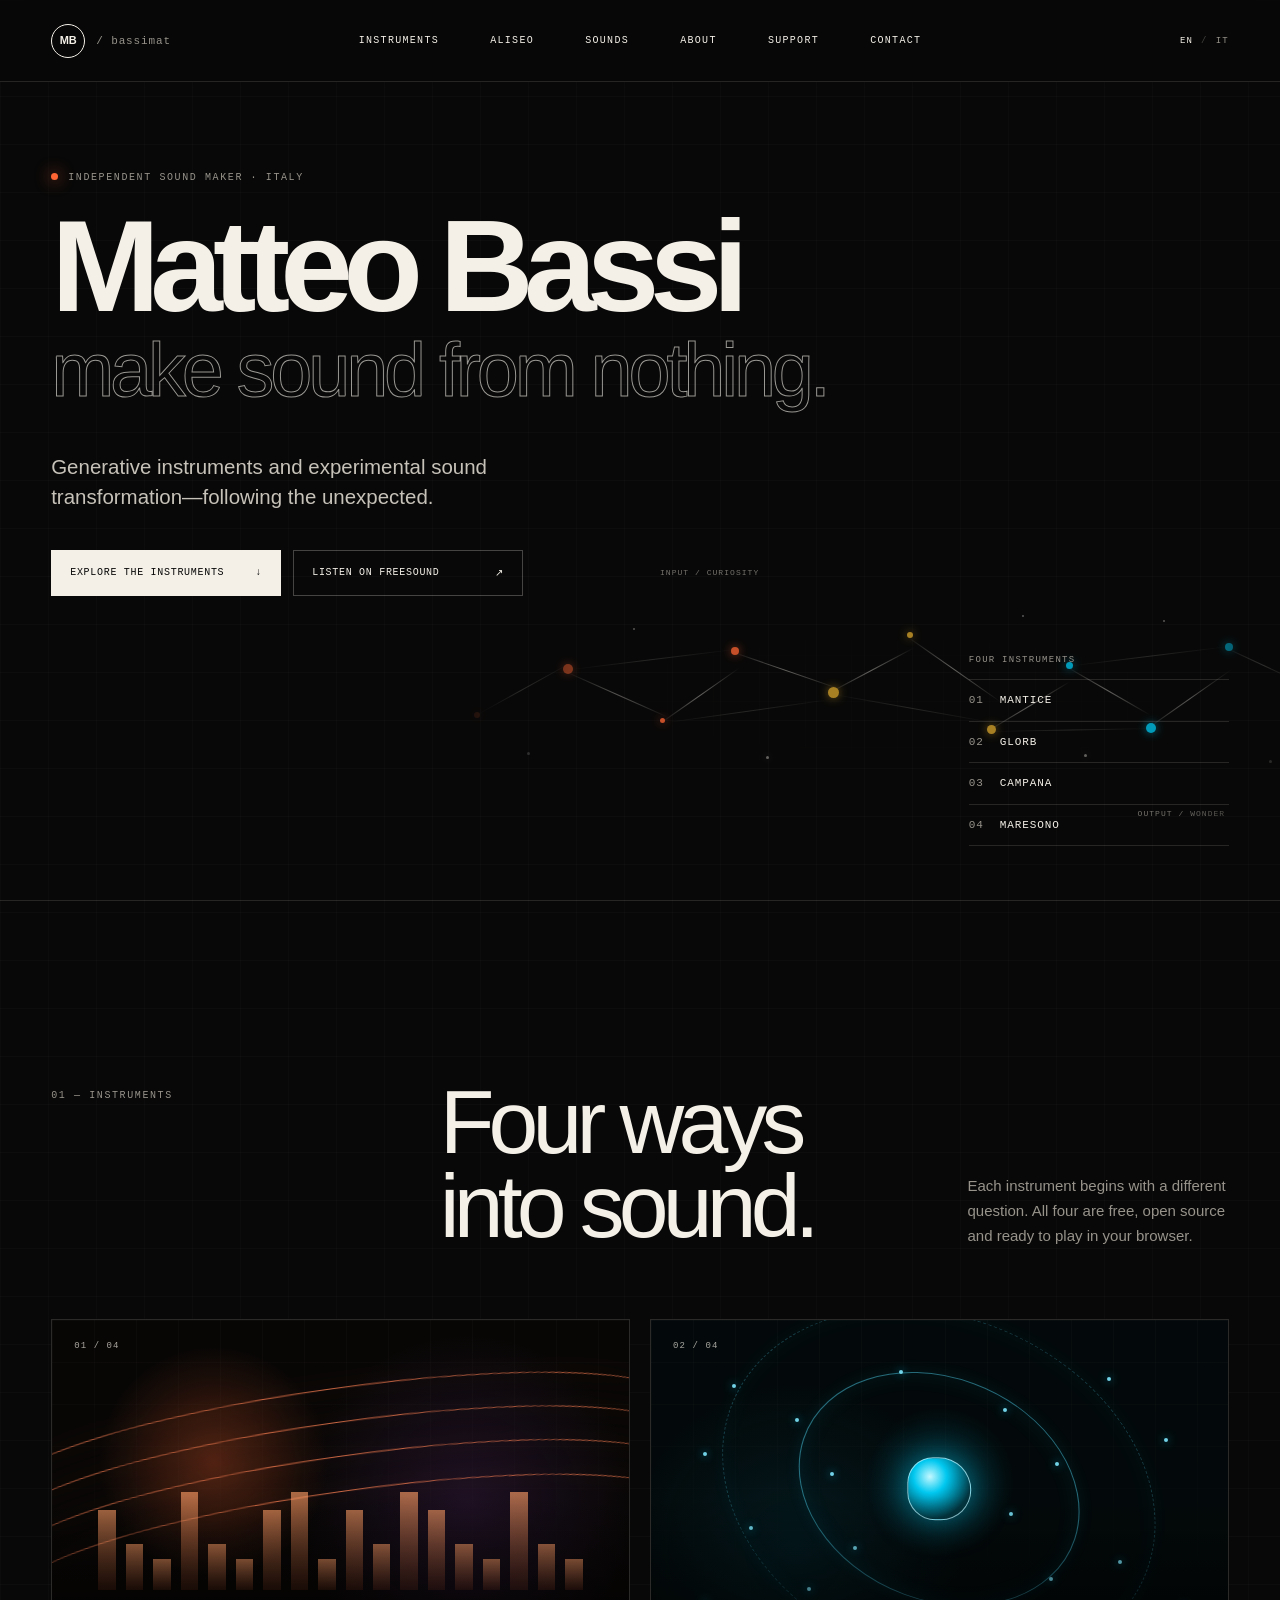
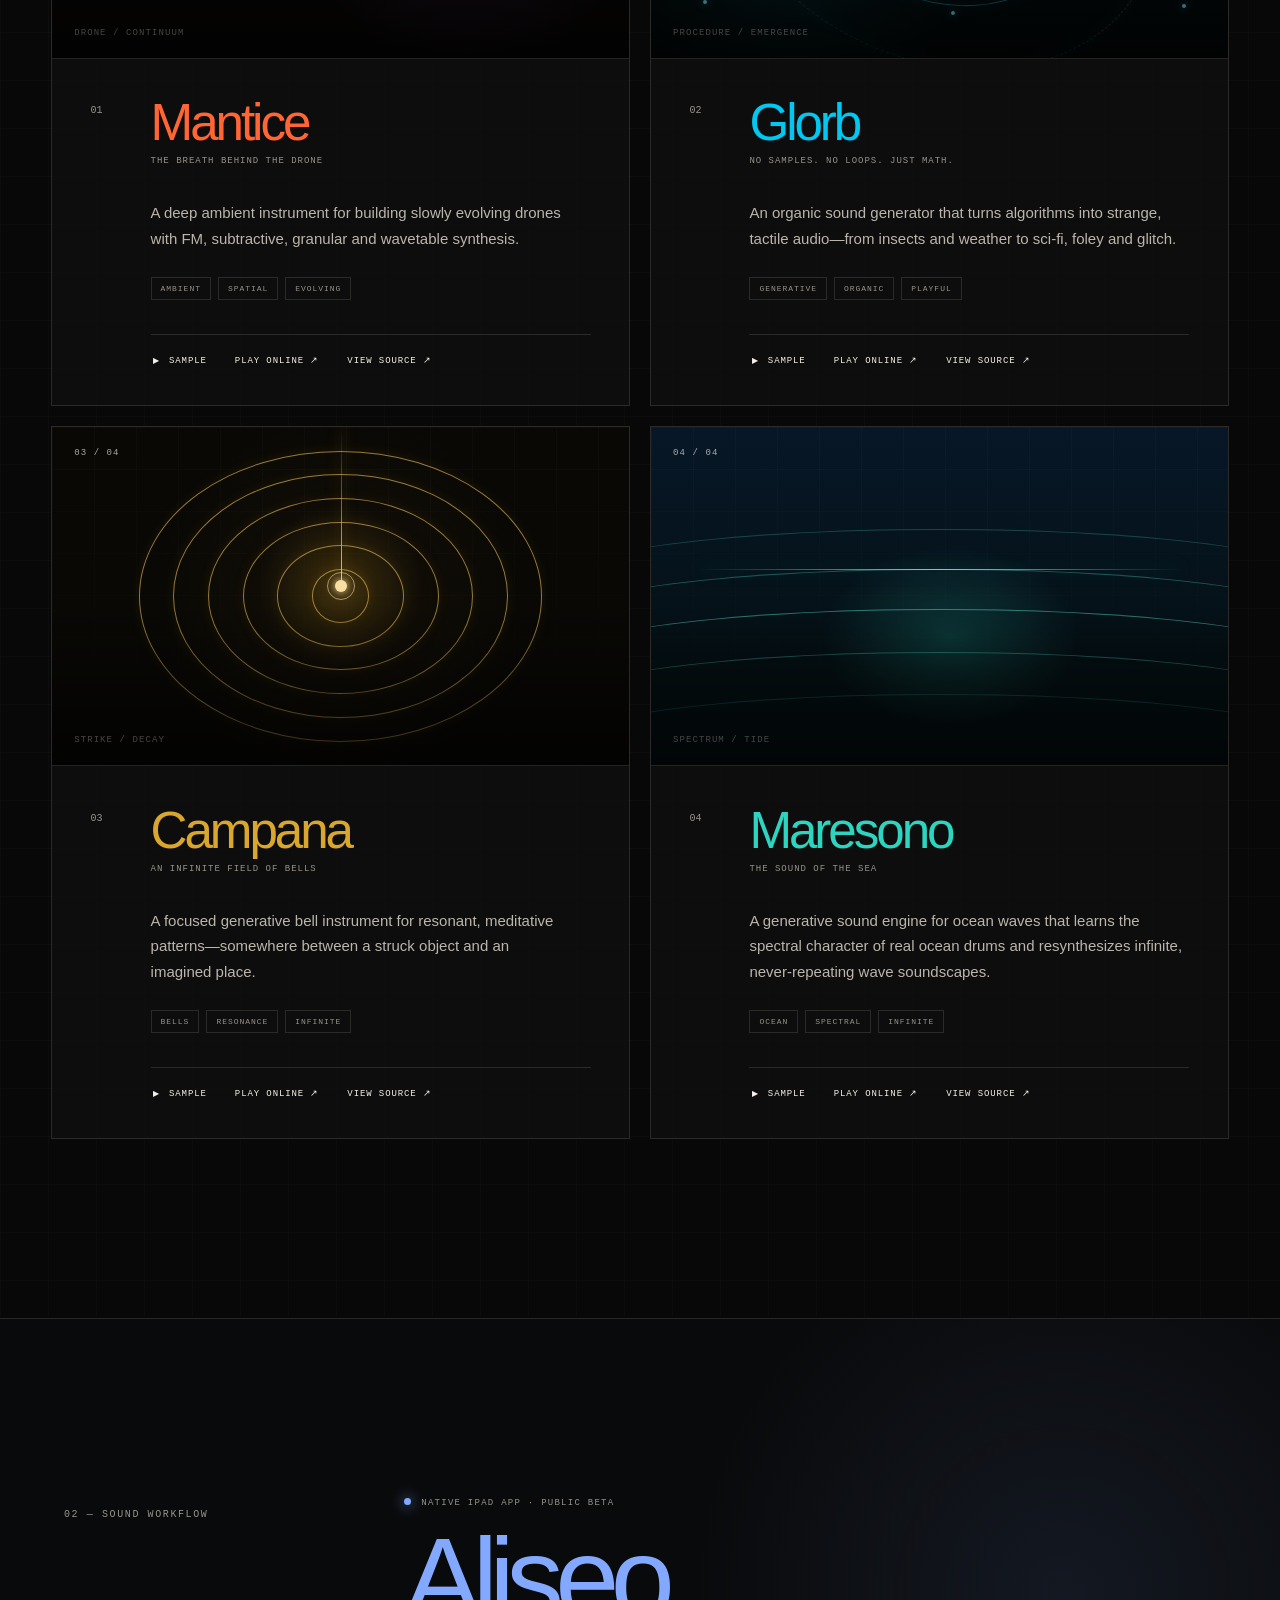
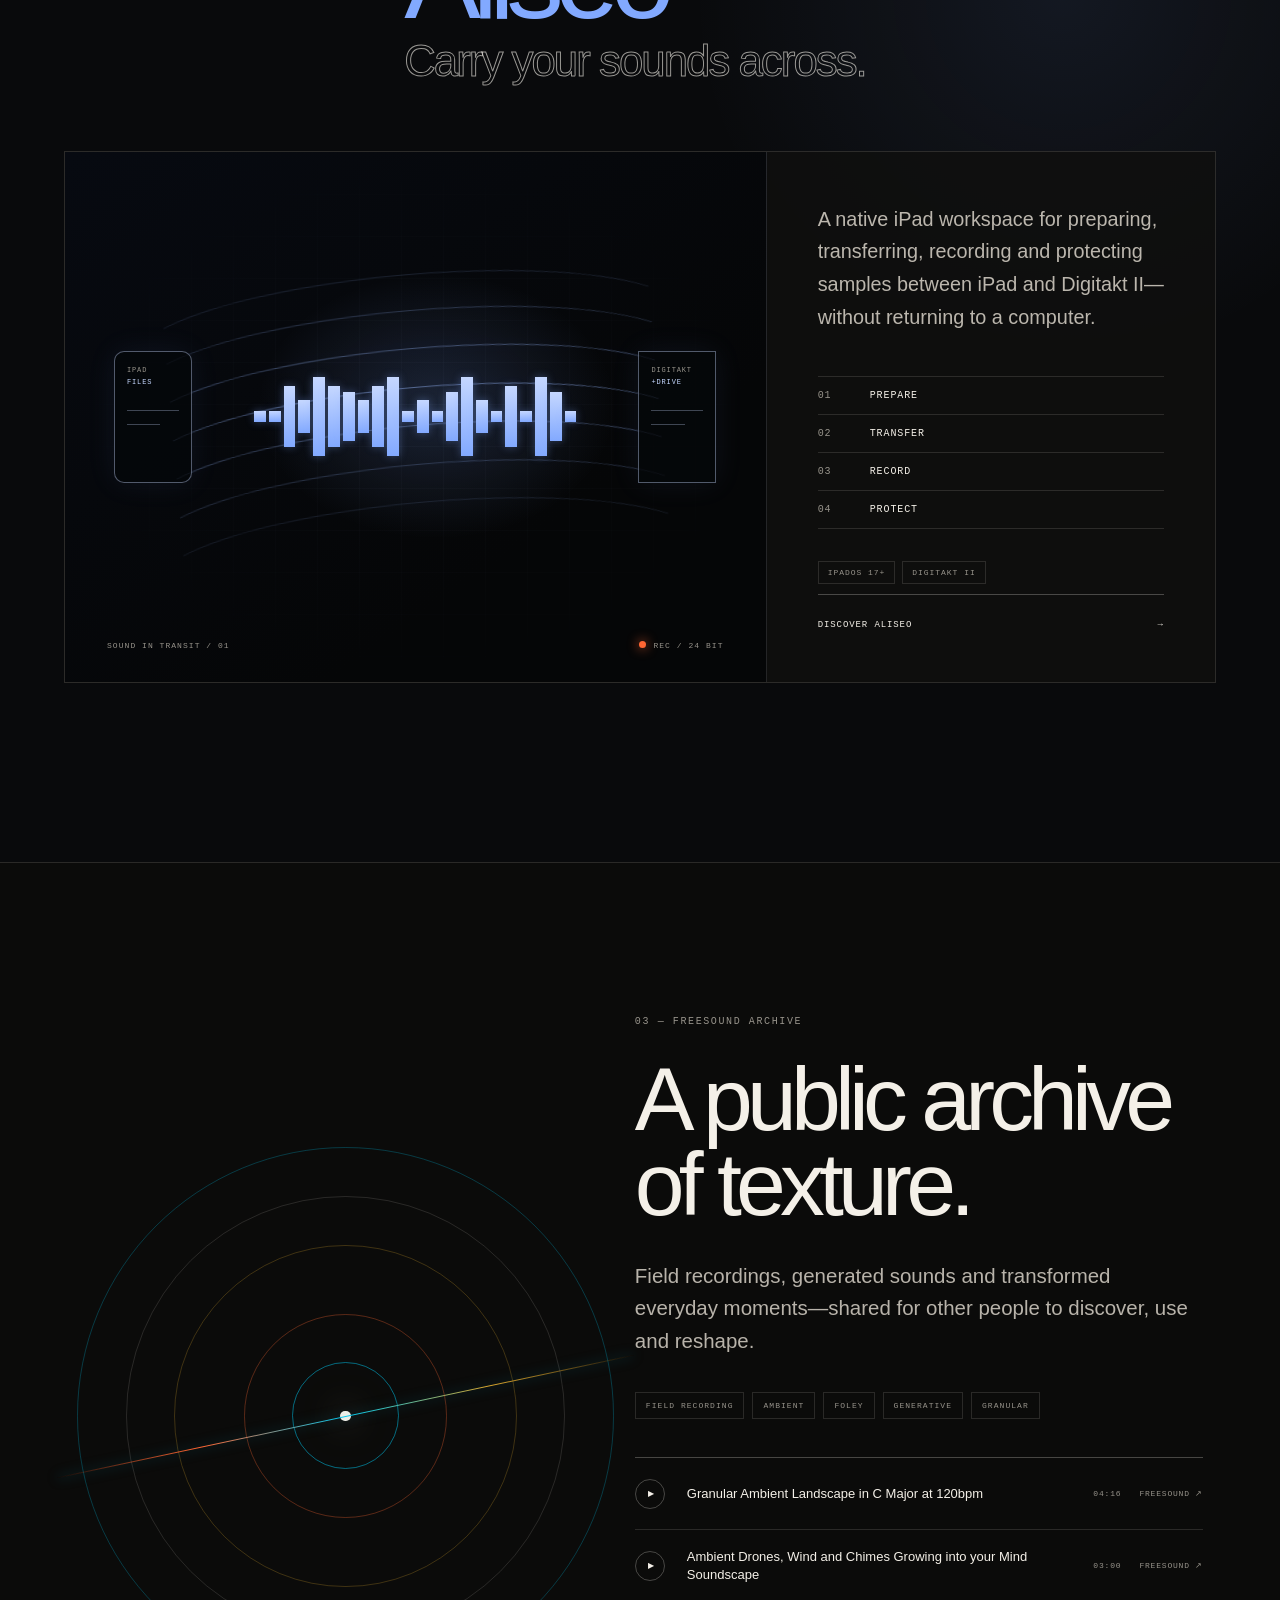
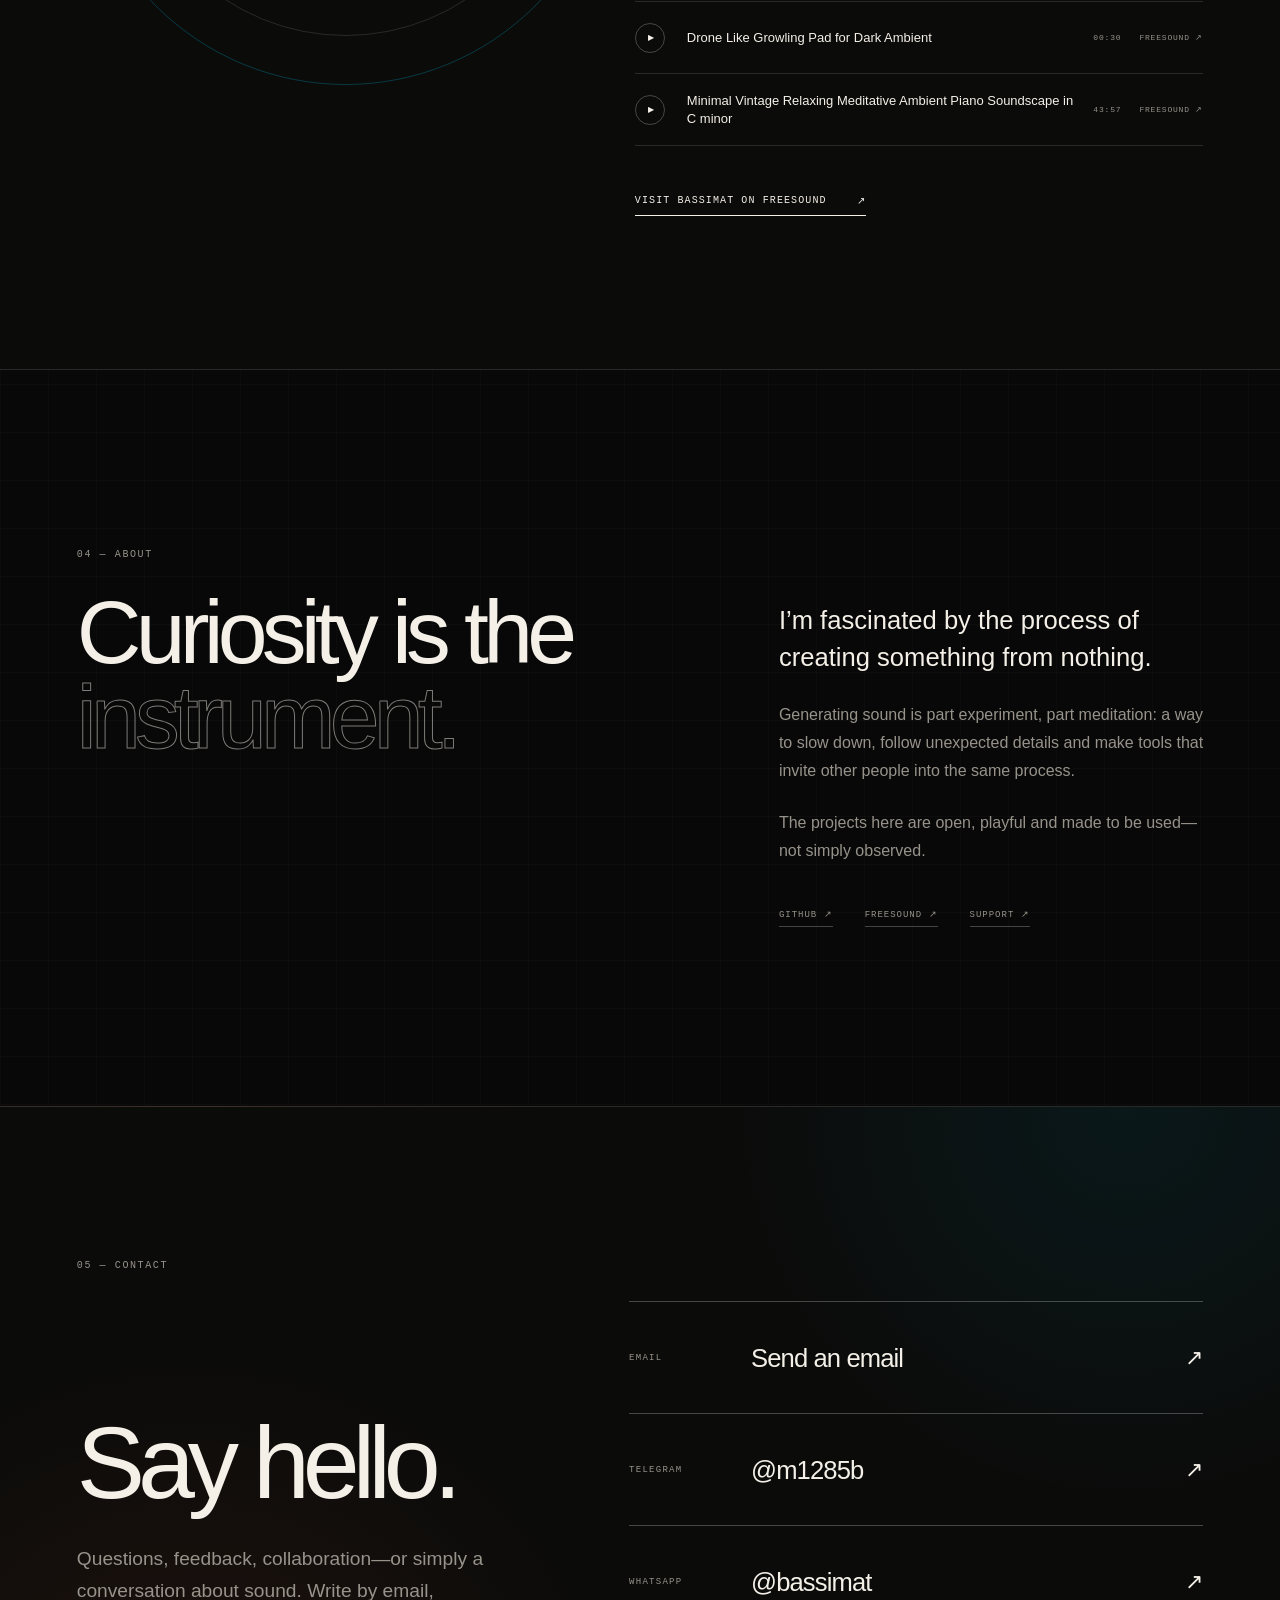
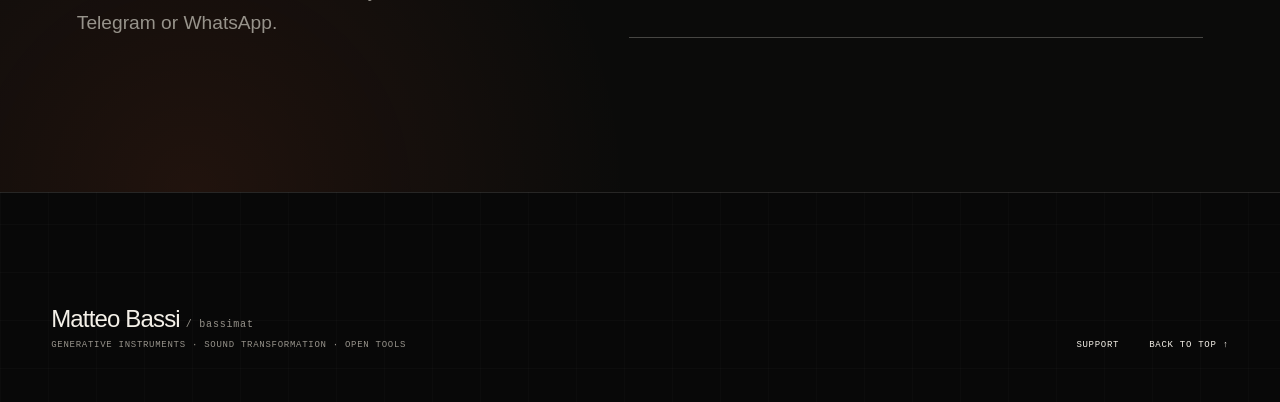
==== commit 47c951b1: "Add ALISEO to the portfolio" ====
--- a/index.html
+++ b/index.html
@@ -4,8 +4,8 @@
   <meta charset="utf-8">
   <meta name="viewport" content="width=device-width, initial-scale=1">
   <title>Matteo Bassi (bassimat) — Generative Instruments &amp; Sound Transformation</title>
-  <meta name="description" content="Generative instruments and experimental sound transformation by Matteo Bassi (bassimat), creator of Mantice, Glorb, Campana and Maresono.">
-  <meta name="keywords" content="Matteo Bassi, bassimat, generative instruments, experimental sound design, sound transformation, audio synthesis, Mantice, Glorb, Campana, Maresono">
+  <meta name="description" content="Generative instruments, experimental sound transformation and ALISEO, an iPad sound workflow for Digitakt II, by Matteo Bassi (bassimat).">
+  <meta name="keywords" content="Matteo Bassi, bassimat, generative instruments, experimental sound design, sound transformation, audio synthesis, Mantice, Glorb, Campana, Maresono, ALISEO, Digitakt II, iPad sample manager">
   <meta name="author" content="Matteo Bassi">
   <meta name="robots" content="index, follow">
   <meta name="google-site-verification" content="pp3jhptIHkhnjku-p-0sm3J4XAJzQlE7WiNZ2JwKUNA">
@@ -15,6 +15,7 @@
   <link rel="alternate" hreflang="x-default" href="https://bassimatte.github.io/">
   <link rel="icon" type="image/png" href="/public/favicon-open-orbit.png">
   <link rel="stylesheet" href="/app/globals.css">
+  <link rel="stylesheet" href="/public/aliseo-home.css">
   <script src="/public/analytics.js" defer></script>
   <script src="/public/samples.js" defer></script>
   <meta property="og:type" content="website">
@@ -78,6 +79,15 @@
         "operatingSystem": "Web browser",
         "isAccessibleForFree": true,
         "creator": {"@id": "https://bassimatte.github.io/#person"}
+      },
+      {
+        "@type": "SoftwareApplication",
+        "name": "ALISEO",
+        "url": "https://bassimatte.github.io/aliseo/",
+        "applicationCategory": "MultimediaApplication",
+        "operatingSystem": "iPadOS 17 or later",
+        "isAccessibleForFree": true,
+        "creator": {"@id": "https://bassimatte.github.io/#person"}
       }
     ]
   }
@@ -93,7 +103,7 @@
       <span class="wordmark-mark">MB</span><span class="wordmark-handle">/ bassimat</span>
     </a>
     <nav aria-label="Primary navigation">
-      <a href="#instruments">Instruments</a><a href="#sounds">Sounds</a><a href="#about">About</a><a href="/support/">Support</a><a href="#contact">Contact</a>
+      <a href="#instruments">Instruments</a><a href="#aliseo">Aliseo</a><a href="#sounds">Sounds</a><a href="#about">About</a><a href="/support/">Support</a><a href="#contact">Contact</a>
     </nav>
     <div class="language-switcher" aria-label="Language selection"><a class="active" href="/" lang="en" aria-current="page">EN</a><i aria-hidden="true">/</i><a href="/it/" lang="it">IT</a></div>
   </header>
@@ -204,10 +214,34 @@
       </div>
     </section>
 
+    <section class="aliseo-home-section" id="aliseo">
+      <div class="aliseo-home-heading">
+        <p class="section-number">02 — SOUND WORKFLOW</p>
+        <div><p class="aliseo-home-status"><span></span>NATIVE IPAD APP · PUBLIC BETA</p><h2>Aliseo<small>Carry your sounds across.</small></h2></div>
+      </div>
+      <div class="aliseo-home-card">
+        <a class="aliseo-home-art" href="/aliseo/" data-aliseo-action="discover" aria-label="Discover Aliseo">
+          <div class="aliseo-home-grid"></div>
+          <div class="aliseo-terminal aliseo-terminal-left"><span>IPAD</span><b>FILES</b><i></i><i></i></div>
+          <div class="aliseo-terminal aliseo-terminal-right"><span>DIGITAKT</span><b>+DRIVE</b><i></i><i></i></div>
+          <div class="aliseo-wind"><span></span><span></span><span></span><span></span><span></span><span></span><span></span></div>
+          <div class="aliseo-grains"><i></i><i></i><i></i><i></i><i></i><i></i><i></i><i></i></div>
+          <div class="aliseo-wave"><i></i><i></i><i></i><i></i><i></i><i></i><i></i><i></i><i></i><i></i><i></i><i></i><i></i><i></i><i></i><i></i><i></i><i></i><i></i><i></i><i></i><i></i></div>
+          <p class="aliseo-art-label">SOUND IN TRANSIT / 01</p><p class="aliseo-rec"><span></span>REC / 24 BIT</p>
+        </a>
+        <div class="aliseo-home-copy">
+          <p>A native iPad workspace for preparing, transferring, recording and protecting samples between iPad and Digitakt II—without returning to a computer.</p>
+          <ol><li><b>01</b>Prepare</li><li><b>02</b>Transfer</li><li><b>03</b>Record</li><li><b>04</b>Protect</li></ol>
+          <div class="aliseo-home-meta"><span>IPADOS 17+</span><span>DIGITAKT II</span></div>
+          <a class="aliseo-home-link" href="/aliseo/" data-aliseo-action="discover">Discover Aliseo <span aria-hidden="true">→</span></a>
+        </div>
+      </div>
+    </section>
+
     <section class="sounds-section" id="sounds">
       <div class="sounds-orbit" aria-hidden="true"><span></span><span></span><span></span><i></i></div>
       <div class="sounds-copy">
-        <p class="section-number">02 — FREESOUND ARCHIVE</p>
+        <p class="section-number">03 — FREESOUND ARCHIVE</p>
         <h2>A public archive of texture.</h2>
         <p>Field recordings, generated sounds and transformed everyday moments—shared for other people to discover, use and reshape.</p>
         <div class="sound-topics" aria-label="Sound archive topics"><span>FIELD RECORDING</span><span>AMBIENT</span><span>FOLEY</span><span>GENERATIVE</span><span>GRANULAR</span></div>
@@ -222,7 +256,7 @@
     </section>
 
     <section class="about-section" id="about">
-      <p class="section-number">03 — ABOUT</p>
+      <p class="section-number">04 — ABOUT</p>
       <div class="about-grid">
         <h2>Curiosity is the<span>instrument.</span></h2>
         <div class="about-copy">
@@ -235,7 +269,7 @@
     </section>
 
     <section class="contact-section" id="contact">
-      <p class="section-number">04 — CONTACT</p>
+      <p class="section-number">05 — CONTACT</p>
       <div class="contact-grid">
         <div class="contact-copy">
           <h2>Say hello.</h2>
--- a/public/aliseo-home.css
+++ b/public/aliseo-home.css
@@ -0,0 +1,31 @@
+.aliseo-home-section {
+  --aliseo: #82a9ff;
+  --aliseo-bright: #c5d7ff;
+  padding: clamp(100px, 14vw, 190px) clamp(22px, 5vw, 88px);
+  overflow: hidden;
+  border-top: 1px solid var(--line);
+  background: radial-gradient(circle at 83% 24%, rgba(130, 169, 255, 0.09), transparent 27%), #090a0c;
+}
+.aliseo-home-heading { display: grid; grid-template-columns: .54fr 1.46fr; gap: 40px; align-items: start; margin-bottom: 68px; }
+.aliseo-home-heading .section-number { margin-top: 11px; }
+.aliseo-home-status { margin: 0 0 26px; color: var(--muted); font: 9px var(--mono); letter-spacing: .14em; }
+.aliseo-home-status span { display: inline-block; width: 7px; height: 7px; margin-right: 10px; border-radius: 50%; background: var(--aliseo); box-shadow: 0 0 14px var(--aliseo); animation: aliseo-pulse 2.4s ease-in-out infinite; }
+.aliseo-home-heading h2 { margin: 0; color: var(--aliseo); font-size: clamp(70px, 9vw, 138px); font-weight: 500; letter-spacing: -.075em; line-height: .78; }
+.aliseo-home-heading h2 small { display: block; margin-top: .34em; color: transparent; font-size: .38em; font-weight: 400; letter-spacing: -.045em; line-height: 1; -webkit-text-stroke: 1px rgba(244, 240, 232, .62); }
+.aliseo-home-card { display: grid; grid-template-columns: minmax(0, 1.22fr) minmax(340px, .78fr); min-height: 530px; border: 1px solid var(--line); background: rgba(15, 15, 14, .82); }
+.aliseo-home-art { position: relative; display: block; min-height: 530px; overflow: hidden; border-right: 1px solid var(--line); background: radial-gradient(ellipse at 53% 48%, rgba(130, 169, 255, .18), transparent 34%), linear-gradient(145deg, #070a11, #050607 70%); isolation: isolate; }
+.aliseo-home-grid { position: absolute; inset: 0; opacity: .25; background-image: linear-gradient(rgba(197,215,255,.12) 1px,transparent 1px),linear-gradient(90deg,rgba(197,215,255,.12) 1px,transparent 1px); background-size: 42px 42px; mask-image: radial-gradient(ellipse, black, transparent 76%); }
+.aliseo-terminal { position: absolute; z-index: 4; top: 50%; width: 78px; height: 132px; padding: 14px 12px; border: 1px solid rgba(197,215,255,.4); background: rgba(5,7,10,.72); box-shadow: 0 0 30px rgba(130,169,255,.08); transform: translateY(-50%); }
+.aliseo-terminal-left { left: 7%; border-radius: 10px; }.aliseo-terminal-right { right: 7%; }
+.aliseo-terminal span,.aliseo-terminal b { display: block; font: 7px var(--mono); letter-spacing: .12em; }.aliseo-terminal span { color: var(--muted); }.aliseo-terminal b { margin-top: 4px; color: var(--aliseo-bright); font-weight: 400; }.aliseo-terminal i { display: block; height: 1px; margin-top: 24px; background: rgba(197,215,255,.3); }.aliseo-terminal i+i { width: 64%; margin-top: 13px; }
+.aliseo-wind { position: absolute; z-index: 2; inset: 22% 8%; transform: rotate(-5deg); }
+.aliseo-wind span { position: absolute; left: 3%; width: 94%; height: 42%; border: 1px solid transparent; border-top-color: rgba(154,187,255,.58); border-radius: 50%; filter: drop-shadow(0 0 8px rgba(130,169,255,.28)); animation: aliseo-wind 9s ease-in-out infinite alternate; }
+.aliseo-wind span:nth-child(1){top:2%;opacity:.25;animation-delay:-2s}.aliseo-wind span:nth-child(2){top:14%;opacity:.4;animation-delay:-5s}.aliseo-wind span:nth-child(3){top:27%;opacity:.62;animation-delay:-1s}.aliseo-wind span:nth-child(4){top:40%;opacity:.82;animation-delay:-7s}.aliseo-wind span:nth-child(5){top:53%;opacity:.58;animation-delay:-4s}.aliseo-wind span:nth-child(6){top:66%;opacity:.38;animation-delay:-8s}.aliseo-wind span:nth-child(7){top:79%;opacity:.22;animation-delay:-3s}
+.aliseo-grains { position: absolute; z-index: 3; inset: 0; }.aliseo-grains i { --y: 50%; position: absolute; top: var(--y); left: 14%; width: 4px; aspect-ratio: 1; border-radius: 50%; background: var(--aliseo-bright); box-shadow: 0 0 12px var(--aliseo); opacity: 0; animation: aliseo-carry 7s linear infinite; }.aliseo-grains i:nth-child(1){--y:30%;animation-delay:-1s}.aliseo-grains i:nth-child(2){--y:39%;width:7px;animation-delay:-5.2s}.aliseo-grains i:nth-child(3){--y:48%;animation-delay:-3.4s}.aliseo-grains i:nth-child(4){--y:58%;width:6px;animation-delay:-6.3s}.aliseo-grains i:nth-child(5){--y:68%;animation-delay:-2.1s}.aliseo-grains i:nth-child(6){--y:35%;animation-delay:-6.8s}.aliseo-grains i:nth-child(7){--y:44%;width:3px;animation-delay:-.2s}.aliseo-grains i:nth-child(8){--y:62%;width:3px;animation-delay:-4.4s}
+.aliseo-wave { position: absolute; z-index: 3; top: 50%; right: 27%; left: 27%; display: flex; gap: 3px; align-items: center; height: 86px; transform: translateY(-50%); }.aliseo-wave i { flex: 1; min-width: 1px; height: 12%; background: linear-gradient(var(--aliseo-bright),var(--aliseo)); box-shadow: 0 0 8px rgba(130,169,255,.35); animation: aliseo-wave 3.8s ease-in-out infinite alternate; }.aliseo-wave i:nth-child(3n){height:72%;animation-delay:-1.3s}.aliseo-wave i:nth-child(4n){height:38%;animation-delay:-2.6s}.aliseo-wave i:nth-child(5n){height:92%;animation-delay:-.7s}.aliseo-wave i:nth-child(7n){height:56%;animation-delay:-3.2s}
+.aliseo-art-label,.aliseo-rec { position: absolute; z-index: 5; bottom: 6%; margin: 0; color: var(--muted); font: 8px var(--mono); letter-spacing: .13em; }.aliseo-art-label { left: 6%; }.aliseo-rec { right: 6%; }.aliseo-rec span { display: inline-block; width: 7px; height: 7px; margin-right: 7px; border-radius: 50%; background: var(--orange); box-shadow: 0 0 12px var(--orange); animation: aliseo-pulse 1.8s infinite; }
+.aliseo-home-copy { display: flex; flex-direction: column; padding: clamp(34px, 4vw, 62px); }.aliseo-home-copy>p { margin: 0; color: #bbb6ad; font-size: clamp(18px, 1.55vw, 23px); font-weight: 300; line-height: 1.65; }.aliseo-home-copy ol { margin: 42px 0 0; padding: 0; border-top: 1px solid var(--line); list-style: none; }.aliseo-home-copy li { display: grid; grid-template-columns: 36px 1fr; gap: 16px; padding: 13px 0; border-bottom: 1px solid var(--line); font: 10px var(--mono); letter-spacing: .09em; text-transform: uppercase; }.aliseo-home-copy li b { color: var(--muted); font-weight: 400; }.aliseo-home-meta { display: flex; flex-wrap: wrap; gap: 7px; margin-top: 32px; }.aliseo-home-meta span { padding: 6px 9px; border: 1px solid var(--line); color: var(--muted); font: 8px var(--mono); letter-spacing: .12em; }.aliseo-home-link { display: flex; justify-content: space-between; margin-top: auto; padding-top: 25px; border-top: 1px solid var(--line-strong); font: 9px var(--mono); letter-spacing: .1em; text-transform: uppercase; transition: color 180ms ease; }.aliseo-home-link:hover { color: var(--aliseo); }
+@keyframes aliseo-pulse { 50% { opacity: .35; box-shadow: 0 0 4px currentColor; } }@keyframes aliseo-wind { to { transform: translate3d(5%,-5%,0) scaleX(1.06) scaleY(.86); } }@keyframes aliseo-carry { 0%{left:14%;opacity:0;transform:translateY(0)}12%{opacity:1}50%{transform:translateY(-17px)}88%{opacity:1}100%{left:84%;opacity:0;transform:translateY(5px)} }@keyframes aliseo-wave { to { transform: scaleY(.38); opacity: .45; } }
+@media(max-width:980px){.aliseo-home-card{grid-template-columns:1fr}.aliseo-home-art{min-height:480px;border-right:0;border-bottom:1px solid var(--line)}.aliseo-home-copy{min-height:480px}}
+@media(max-width:760px){.aliseo-home-heading{display:block}.aliseo-home-heading h2{font-size:clamp(70px,22vw,104px)}.aliseo-home-heading .section-number{margin-bottom:34px}.aliseo-home-card{margin:0}.aliseo-home-art{min-height:360px}.aliseo-terminal{width:58px;height:104px;padding:10px 8px}.aliseo-terminal-left{left:4%}.aliseo-terminal-right{right:4%}.aliseo-terminal i{margin-top:18px}.aliseo-wind{inset:20% 1%}.aliseo-wave{right:24%;left:24%;gap:2px}.aliseo-home-copy{min-height:530px}.aliseo-art-label{left:4%}.aliseo-rec{right:4%}}
+@media(prefers-reduced-motion:reduce){.aliseo-home-section *{animation-duration:.01ms!important;animation-iteration-count:1!important}}
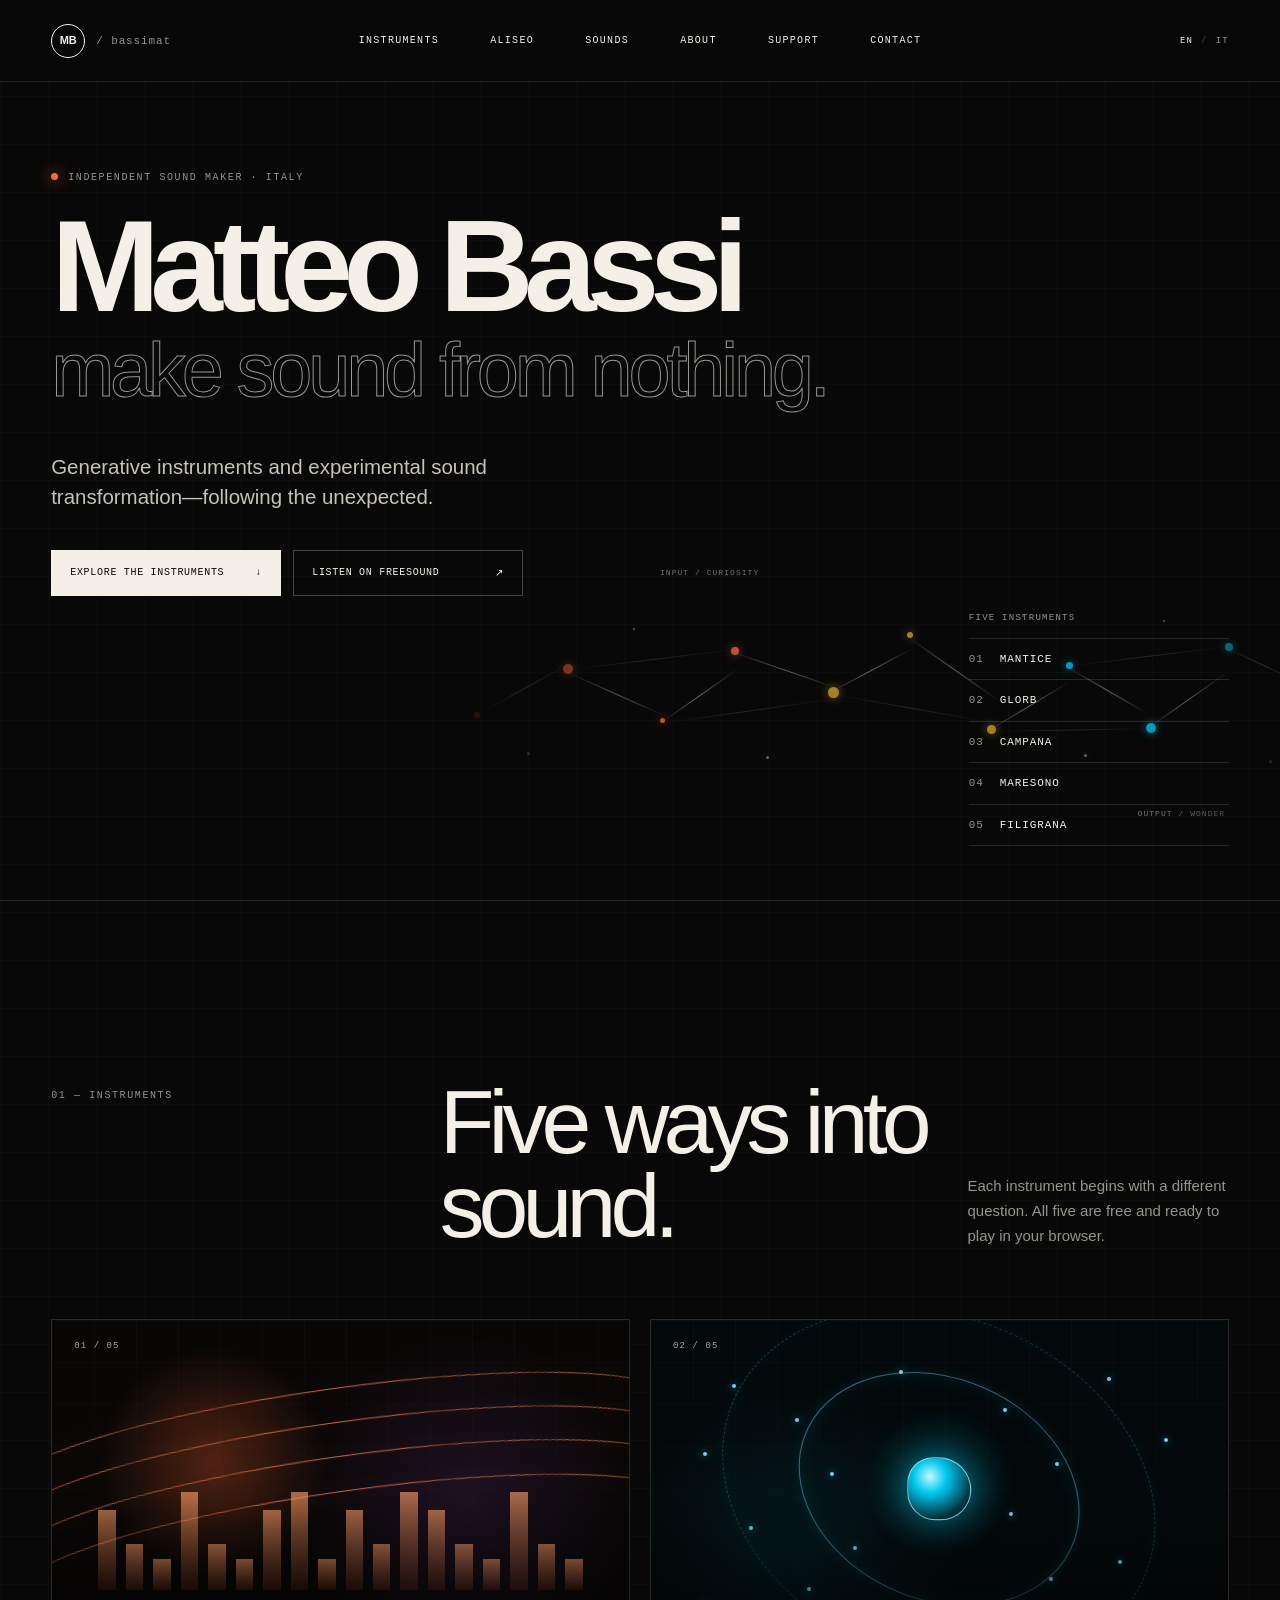
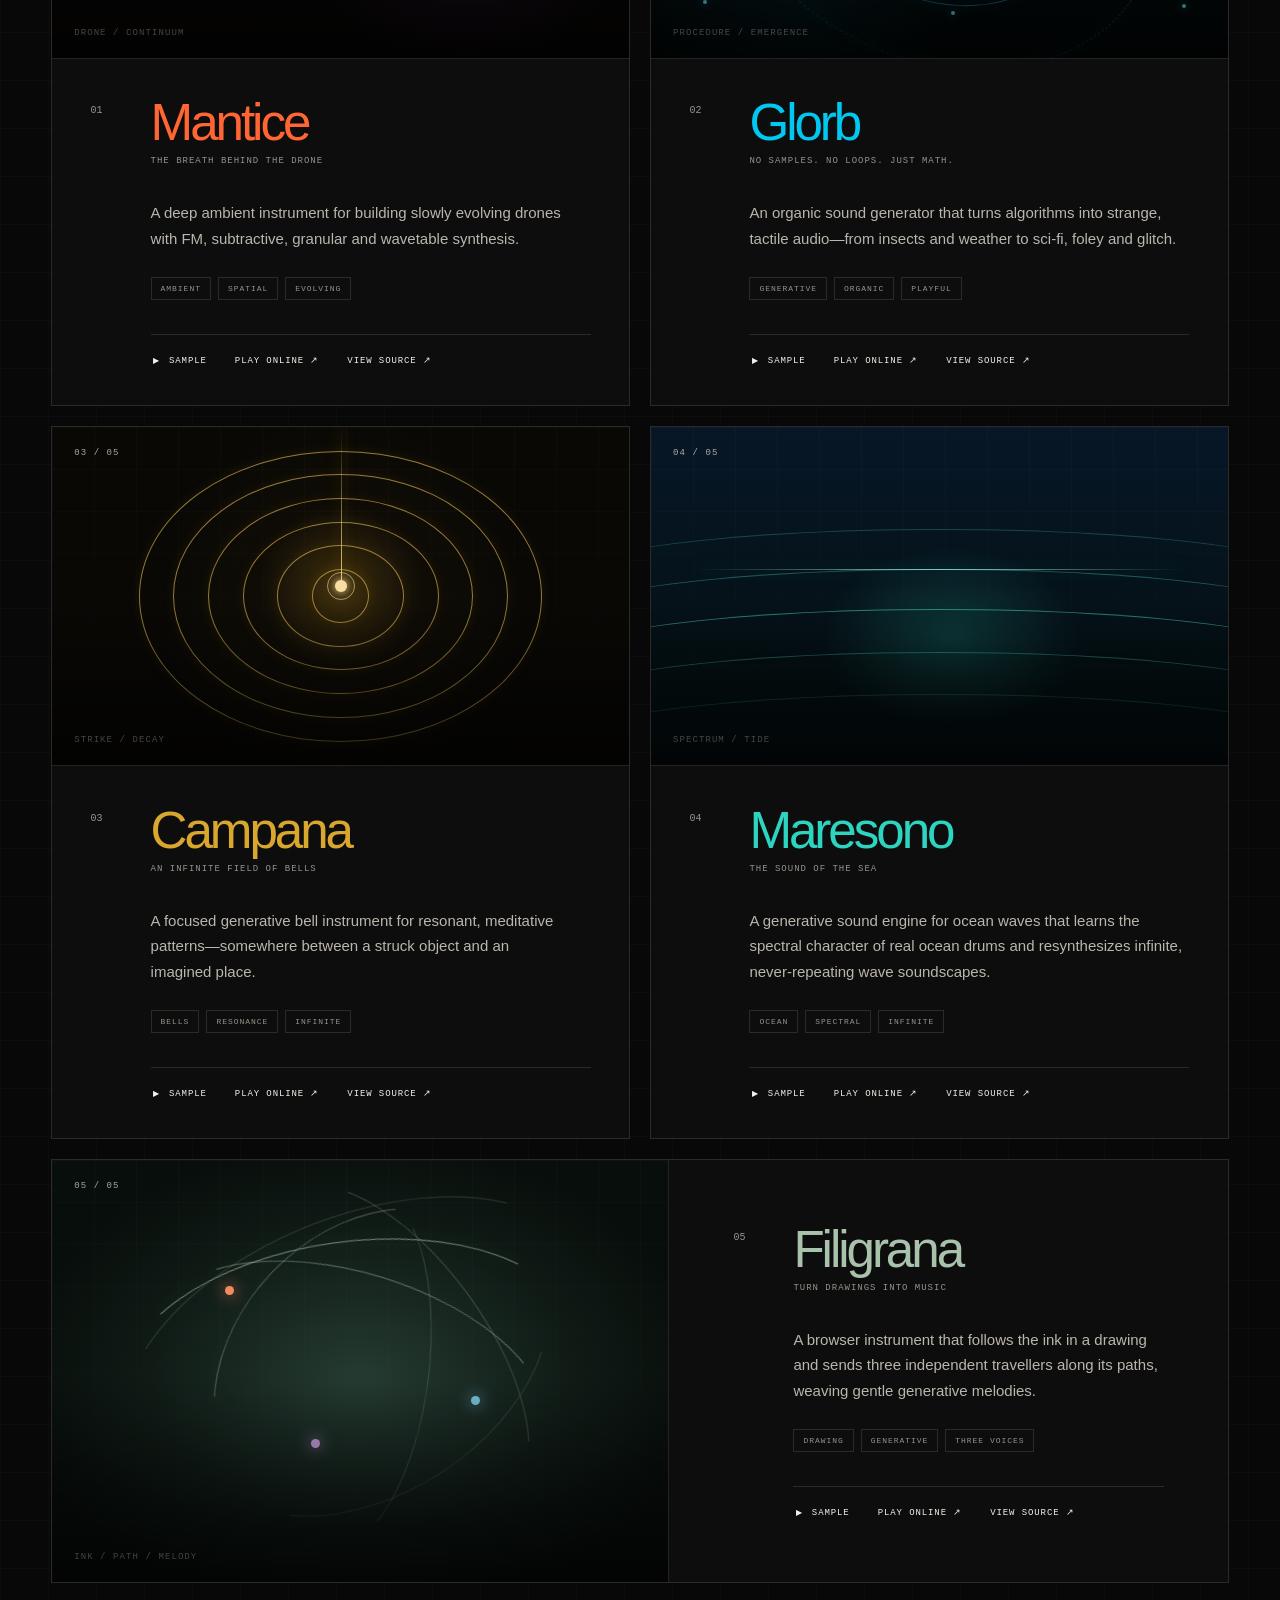
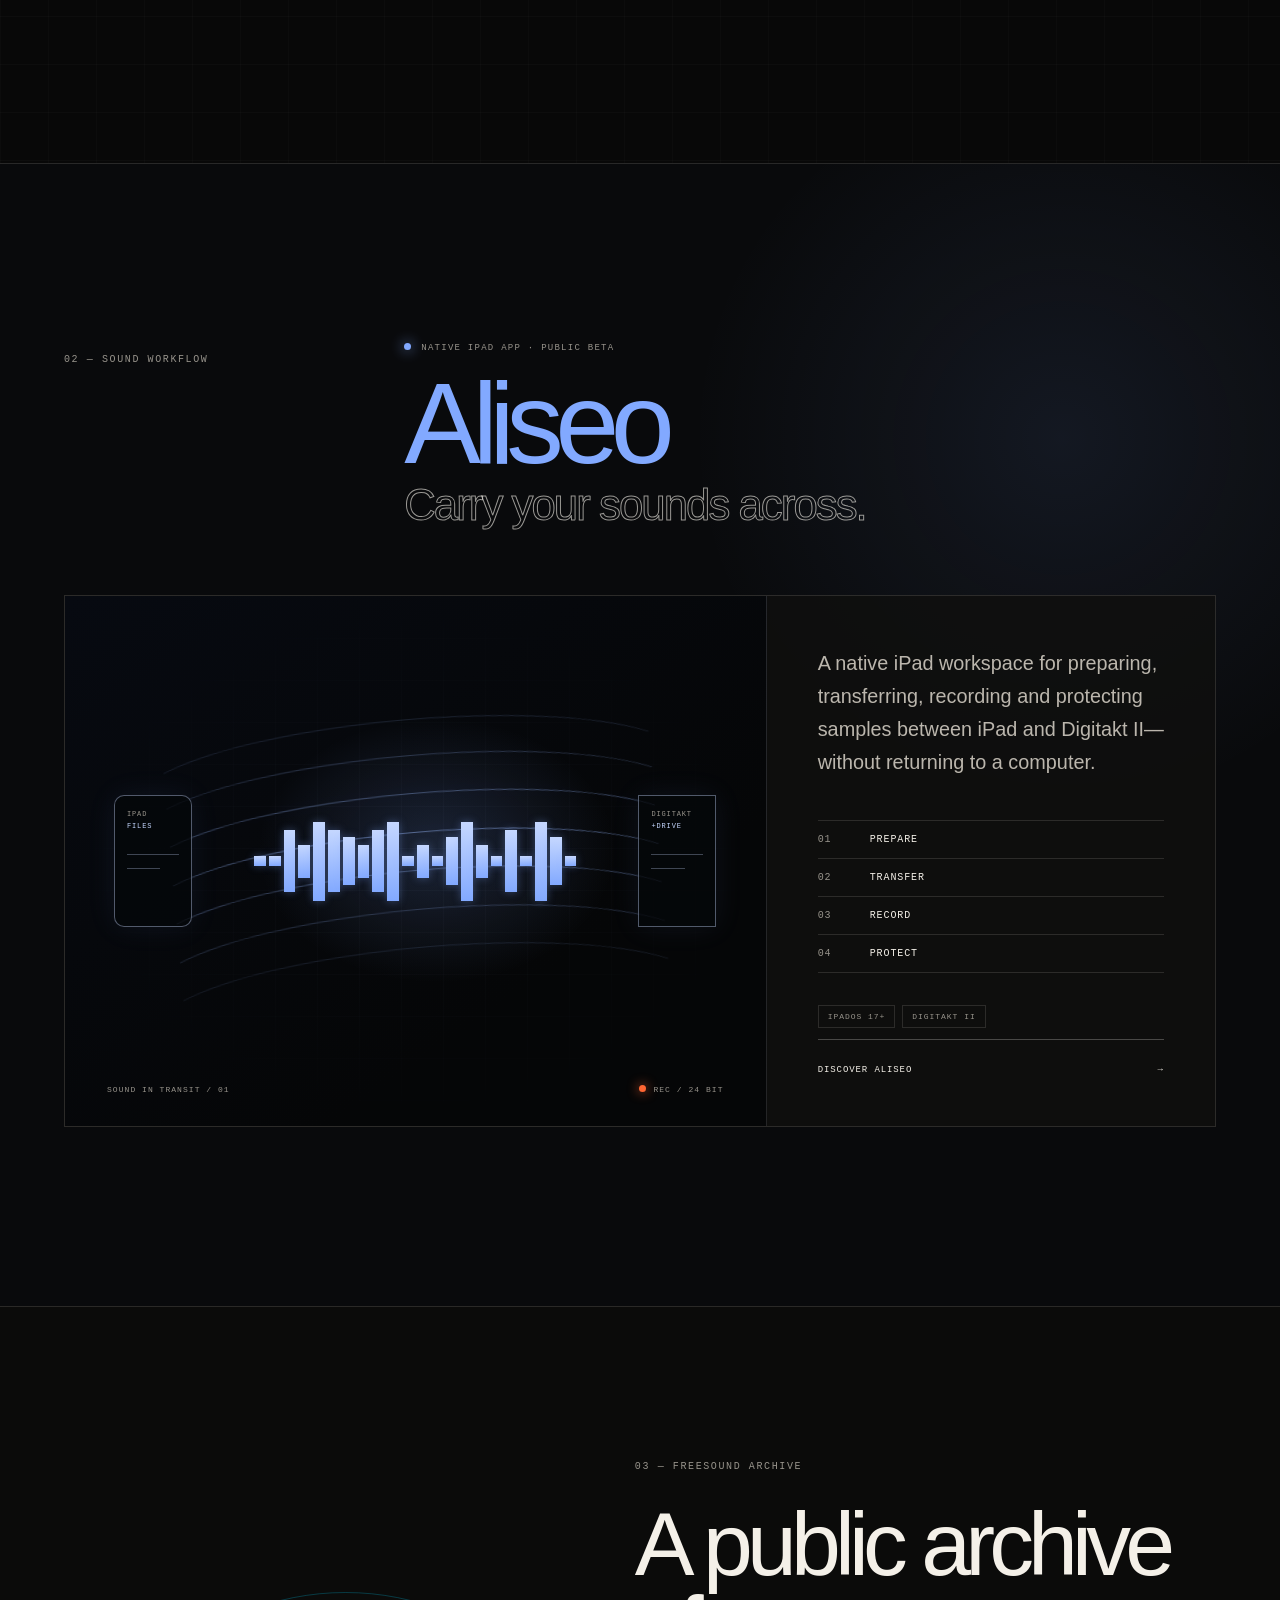
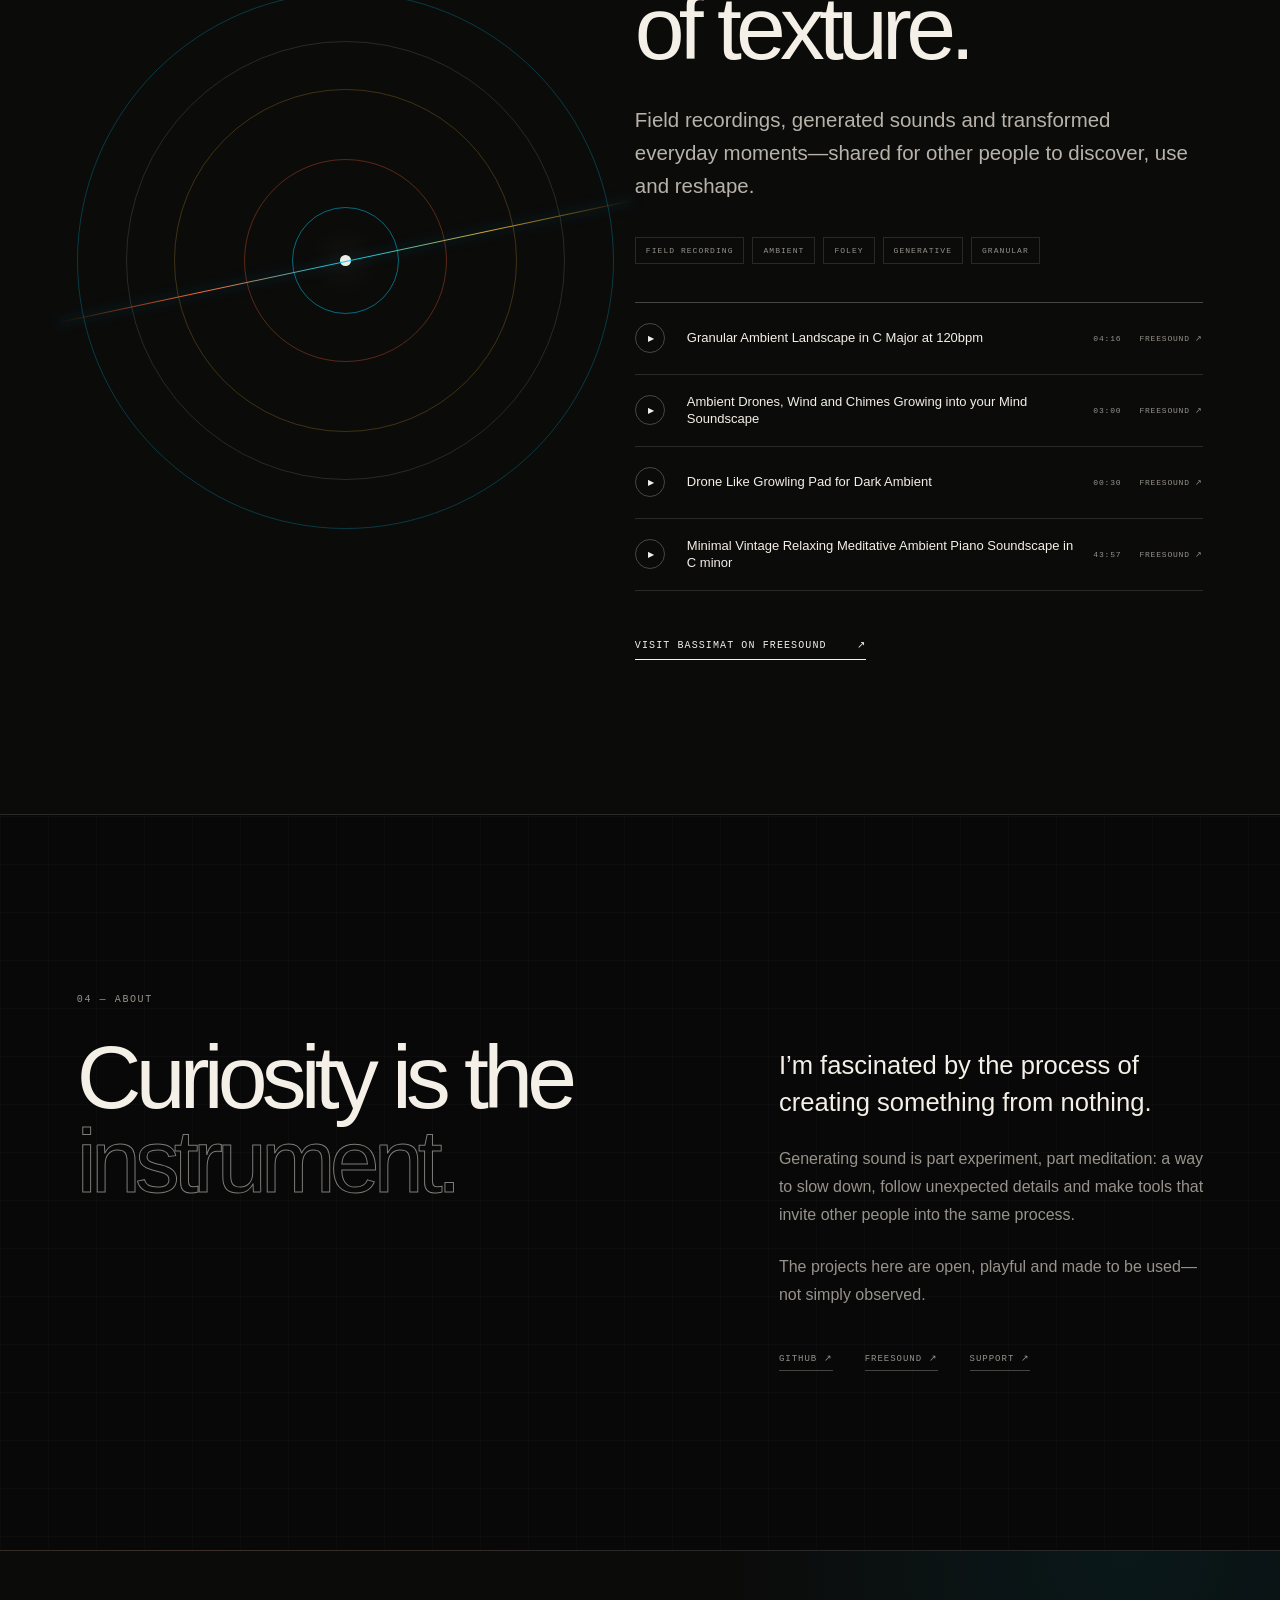
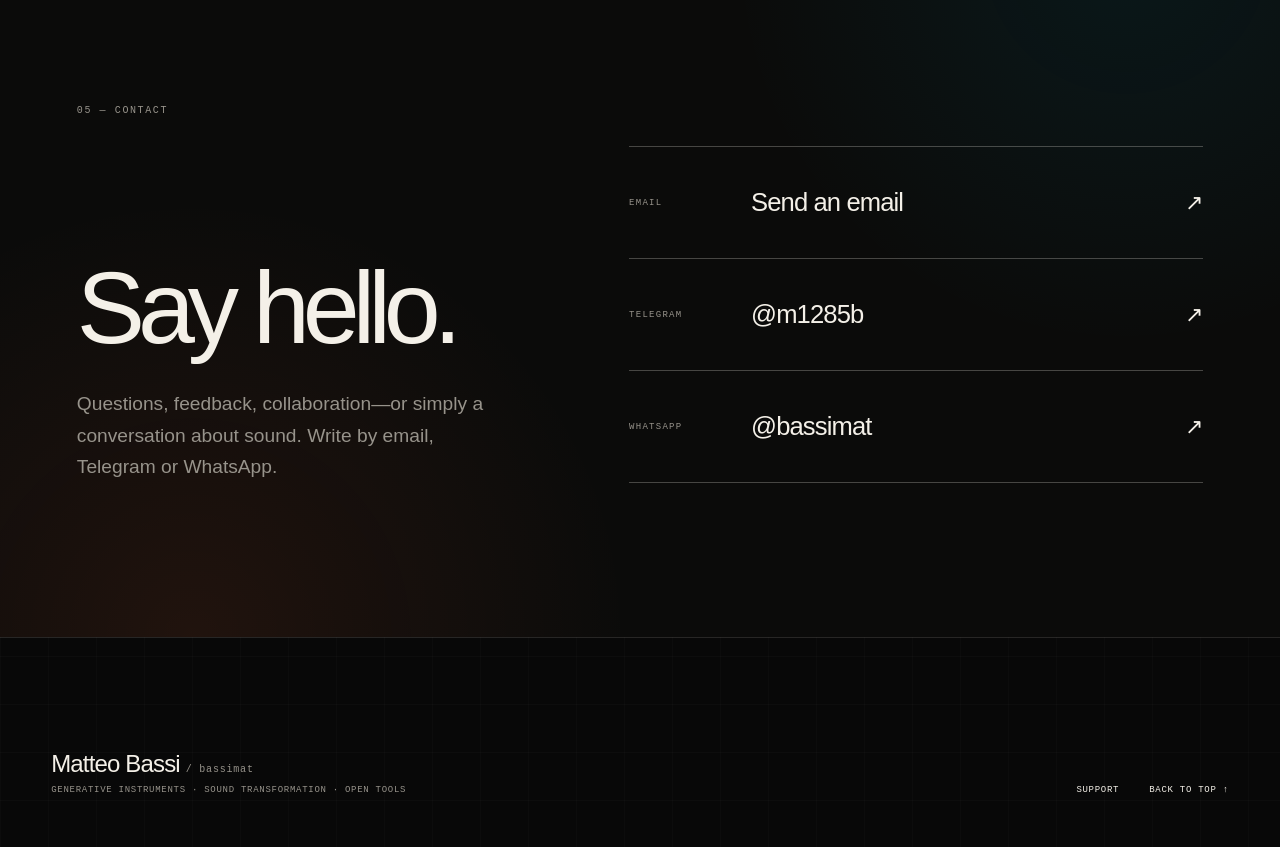
==== commit a8aae9a3: "Add Filigrana to portfolio" ====
--- a/index.html
+++ b/index.html
@@ -4,8 +4,8 @@
   <meta charset="utf-8">
   <meta name="viewport" content="width=device-width, initial-scale=1">
   <title>Matteo Bassi (bassimat) — Generative Instruments &amp; Sound Transformation</title>
-  <meta name="description" content="Generative instruments, experimental sound transformation and ALISEO, an iPad sound workflow for Digitakt II, by Matteo Bassi (bassimat).">
-  <meta name="keywords" content="Matteo Bassi, bassimat, generative instruments, experimental sound design, sound transformation, audio synthesis, Mantice, Glorb, Campana, Maresono, ALISEO, Digitakt II, iPad sample manager">
+  <meta name="description" content="Generative instruments, experimental sound transformation, Filigrana and ALISEO by Matteo Bassi (bassimat).">
+  <meta name="keywords" content="Matteo Bassi, bassimat, generative instruments, experimental sound design, sound transformation, drawing to music, Filigrana, audio synthesis, Mantice, Glorb, Campana, Maresono, ALISEO, Digitakt II, iPad sample manager">
   <meta name="author" content="Matteo Bassi">
   <meta name="robots" content="index, follow">
   <meta name="google-site-verification" content="pp3jhptIHkhnjku-p-0sm3J4XAJzQlE7WiNZ2JwKUNA">
@@ -82,6 +82,15 @@
       },
       {
         "@type": "SoftwareApplication",
+        "name": "Filigrana",
+        "url": "https://bassimatte.github.io/filigrana/",
+        "applicationCategory": "MultimediaApplication",
+        "operatingSystem": "Web browser",
+        "isAccessibleForFree": true,
+        "creator": {"@id": "https://bassimatte.github.io/#person"}
+      },
+      {
+        "@type": "SoftwareApplication",
         "name": "ALISEO",
         "url": "https://bassimatte.github.io/aliseo/",
         "applicationCategory": "MultimediaApplication",
@@ -128,22 +137,22 @@
         <div class="signal-label signal-label-right">OUTPUT / WONDER</div>
       </div>
       <div class="project-index" aria-label="Featured projects">
-        <span>FOUR INSTRUMENTS</span>
-        <ol><li><a href="#mantice"><b>01</b> Mantice</a></li><li><a href="#glorb"><b>02</b> Glorb</a></li><li><a href="#campana"><b>03</b> Campana</a></li><li><a href="#maresono"><b>04</b> Maresono</a></li></ol>
+        <span>FIVE INSTRUMENTS</span>
+        <ol><li><a href="#mantice"><b>01</b> Mantice</a></li><li><a href="#glorb"><b>02</b> Glorb</a></li><li><a href="#campana"><b>03</b> Campana</a></li><li><a href="#maresono"><b>04</b> Maresono</a></li><li><a href="#filigrana"><b>05</b> Filigrana</a></li></ol>
       </div>
     </section>
 
     <section class="projects-section" id="instruments">
       <div class="section-heading">
         <p class="section-number">01 — INSTRUMENTS</p>
-        <h2>Four ways into sound.</h2>
-        <p>Each instrument begins with a different question. All four are free, open source and ready to play in your browser.</p>
+        <h2>Five ways into sound.</h2>
+        <p>Each instrument begins with a different question. All five are free and ready to play in your browser.</p>
       </div>
       <div class="projects-grid">
         <article class="project-card project-orange" id="mantice">
           <a class="project-media" href="https://bassimatte.github.io/mantice/" target="_blank" rel="noreferrer" aria-label="Open Mantice">
             <div class="project-art art-mantice" aria-hidden="true">
-              <span class="art-number">01 / 04</span>
+              <span class="art-number">01 / 05</span>
               <div class="mantice-waves"><span></span><span></span><span></span><span></span></div>
               <div class="mantice-spectrum"><i></i><i></i><i></i><i></i><i></i><i></i><i></i><i></i><i></i><i></i><i></i><i></i><i></i><i></i><i></i><i></i><i></i><i></i></div>
               <span class="art-caption">DRONE / CONTINUUM</span>
@@ -160,7 +169,7 @@
         <article class="project-card project-cyan" id="glorb">
           <a class="project-media" href="https://bassimatte.github.io/glorb/" target="_blank" rel="noreferrer" aria-label="Open Glorb">
             <div class="project-art art-glorb" aria-hidden="true">
-              <span class="art-number">02 / 04</span>
+              <span class="art-number">02 / 05</span>
               <div class="glorb-orbits"><span></span><span></span></div>
               <div class="glorb-core"></div>
               <div class="glorb-particles"><i></i><i></i><i></i><i></i><i></i><i></i><i></i><i></i><i></i><i></i><i></i><i></i><i></i><i></i><i></i><i></i><i></i><i></i></div>
@@ -178,7 +187,7 @@
         <article class="project-card project-gold" id="campana">
           <a class="project-media" href="https://bassimatte.github.io/campana/" target="_blank" rel="noreferrer" aria-label="Open Campana">
             <div class="project-art art-campana" aria-hidden="true">
-              <span class="art-number">03 / 04</span>
+              <span class="art-number">03 / 05</span>
               <div class="campana-bell">
                 <div class="campana-strike"></div>
                 <div class="campana-rings"><span></span><span></span><span></span><span></span><span></span><span></span></div>
@@ -198,7 +207,7 @@
         <article class="project-card project-teal" id="maresono">
           <a class="project-media" href="https://bassimatte.github.io/maresono/" target="_blank" rel="noreferrer" aria-label="Open Maresono">
             <div class="project-art art-maresono" aria-hidden="true">
-              <span class="art-number">04 / 04</span>
+              <span class="art-number">04 / 05</span>
               <div class="maresono-horizon"></div>
               <div class="maresono-waves"><span></span><span></span><span></span><span></span><span></span></div>
               <span class="art-caption">SPECTRUM / TIDE</span>
@@ -209,6 +218,15 @@
             <p class="project-description">A generative sound engine for ocean waves that learns the spectral character of real ocean drums and resynthesizes infinite, never-repeating wave soundscapes.</p>
             <ul class="tag-list" aria-label="Maresono qualities"><li>Ocean</li><li>Spectral</li><li>Infinite</li></ul>
             <div class="project-links"><button class="sample-link" type="button" data-sample-project="maresono" data-samples="/public/audio/maresono-onda-lunga-sample.mp3" data-sample-names="onda_lunga" data-sample-gains-db="0" aria-label="Play Maresono sample" aria-pressed="false"><span class="sample-icon" aria-hidden="true">▶</span> Sample</button><a href="https://bassimatte.github.io/maresono/" target="_blank" rel="noreferrer">Play online <span aria-hidden="true">↗</span></a><a href="https://github.com/bassimatte/maresono" target="_blank" rel="noreferrer">View source <span aria-hidden="true">↗</span></a></div>
+          </div>
+        </article>
+        <article class="project-card project-sage project-featured" id="filigrana">
+          <a class="project-media" href="https://bassimatte.github.io/filigrana/" target="_blank" rel="noreferrer" aria-label="Open Filigrana"><div class="project-art art-filigrana" aria-hidden="true"><span class="art-number">05 / 05</span><div class="filigrana-paths"><i></i><i></i><i></i><i></i><i></i><i></i><i></i></div><div class="filigrana-travellers"><i class="traveller-one"></i><i class="traveller-two"></i><i class="traveller-three"></i></div><span class="art-caption">INK / PATH / MELODY</span></div></a>
+          <div class="project-body">
+            <div class="project-title-row"><span class="project-number">05</span><div><h3><a href="https://bassimatte.github.io/filigrana/" target="_blank" rel="noreferrer">Filigrana</a></h3><p class="project-kicker">Turn drawings into music</p></div></div>
+            <p class="project-description">A browser instrument that follows the ink in a drawing and sends three independent travellers along its paths, weaving gentle generative melodies.</p>
+            <ul class="tag-list" aria-label="Filigrana qualities"><li>Drawing</li><li>Generative</li><li>Three voices</li></ul>
+            <div class="project-links"><button class="sample-link" type="button" data-sample-project="filigrana" data-samples="/public/audio/filigrana-sample.mp3" data-sample-names="calm_trio" data-sample-gains-db="0" aria-label="Sample Filigrana" aria-pressed="false"><span class="sample-icon" aria-hidden="true">▶</span> Sample</button><a href="https://bassimatte.github.io/filigrana/" target="_blank" rel="noreferrer">Play online <span aria-hidden="true">↗</span></a><a href="https://github.com/bassimatte/filigrana" target="_blank" rel="noreferrer">View source <span aria-hidden="true">↗</span></a></div>
           </div>
         </article>
       </div>
--- a/app/globals.css
+++ b/app/globals.css
@@ -214,13 +214,18 @@
 .section-heading > p:last-child { margin: 0; color: var(--muted); font-size: 15px; line-height: 1.65; }
 
 .projects-grid { display: grid; grid-template-columns: repeat(2, minmax(0, 1fr)); gap: 20px; }
+.project-featured { grid-column: 1 / -1; display: grid; grid-template-columns: minmax(0, 1.05fr) minmax(0, 0.95fr); }
 .project-card { overflow: hidden; border: 1px solid var(--line); background: rgba(15, 15, 14, 0.86); transition: border-color 220ms ease, transform 220ms ease; }
 .project-card:hover { transform: translateY(-4px); }
 .project-orange:hover { border-color: rgba(255, 102, 51, 0.65); }
 .project-cyan:hover { border-color: rgba(0, 200, 240, 0.65); }
 .project-gold:hover { border-color: rgba(217, 166, 46, 0.65); }
 .project-teal:hover { border-color: rgba(45, 212, 191, 0.65); }
+.project-sage:hover { border-color: #a9c2ac; }
+.project-sage h3, .project-sage .project-links a:hover, .project-sage .sample-link:hover, .project-sage .sample-link[aria-pressed="true"] { color: #a9c2ac; }
 .project-media { position: relative; display: block; aspect-ratio: 1.7 / 1; overflow: hidden; border-bottom: 1px solid var(--line); background: #050505; }
+.project-featured .project-media { min-height: 350px; aspect-ratio: auto; border-right: 1px solid var(--line); border-bottom: 0; }
+.project-featured .project-body { display: flex; flex-direction: column; justify-content: center; padding: clamp(28px, 5vw, 72px); }
 .project-media::after { position: absolute; z-index: 2; inset: 0; content: ""; background: linear-gradient(180deg, transparent 52%, rgba(0, 0, 0, 0.7)); pointer-events: none; }
 .project-art { position: absolute; inset: 0; overflow: hidden; isolation: isolate; transition: transform 700ms cubic-bezier(.2,.8,.2,1); }
 .project-art::before { position: absolute; z-index: -1; inset: 0; content: ""; opacity: 0.15; background-image: linear-gradient(rgba(244, 240, 232, 0.16) 1px, transparent 1px), linear-gradient(90deg, rgba(244, 240, 232, 0.16) 1px, transparent 1px); background-size: 42px 42px; mask-image: linear-gradient(to bottom, black, transparent 84%); }
@@ -515,6 +520,9 @@
   .section-heading .section-number { margin-bottom: 28px; }
   .section-heading > p:last-child { max-width: 500px; margin-top: 26px; }
   .projects-grid { grid-template-columns: 1fr; }
+  .project-featured { grid-column: auto; grid-template-columns: 1fr; }
+  .project-featured .project-media { min-height: 0; aspect-ratio: 1.45 / 1; border-right: 0; border-bottom: 1px solid var(--line); }
+  .project-featured .project-body { display: block; padding: 30px 24px; }
   .project-media { aspect-ratio: 1.45 / 1; }
   .project-description, .tag-list, .project-links { margin-left: 0; }
   .sounds-section { display: flex; flex-direction: column; min-height: 0; }
@@ -546,3 +554,20 @@
   .hero-constellation, .constellation-lines i, .constellation-grains i { animation: none !important; }
   .project-art *, .project-art *::before, .project-art *::after { animation: none !important; }
 }
+
+/* Filigrana: drawn paths and three travelling voices. */
+.art-filigrana { background: radial-gradient(ellipse at 50% 52%, #253b32, #101b16 48%, #080e0b 78%); }
+.filigrana-paths { position: absolute; inset: 12% 8% 16%; transform: rotate(-8deg); }
+.filigrana-paths i { position: absolute; top: 10%; left: 4%; width: 88%; height: 78%; border: 1px solid transparent; border-top-color: rgba(169, 194, 172, 0.66); border-radius: 50%; filter: drop-shadow(0 0 7px rgba(169, 194, 172, 0.18)); animation: filigrana-drift 12s ease-in-out infinite alternate; }
+.filigrana-paths i:nth-child(2) { top: 20%; left: 9%; width: 78%; height: 68%; transform: rotate(25deg); opacity: .76; animation-delay: -3s; }
+.filigrana-paths i:nth-child(3) { top: 7%; left: 18%; width: 68%; height: 90%; transform: rotate(-38deg); opacity: .58; animation-delay: -6s; }
+.filigrana-paths i:nth-child(4) { top: 17%; left: 20%; width: 74%; height: 60%; transform: rotate(62deg); opacity: .44; animation-delay: -2s; }
+.filigrana-paths i:nth-child(5) { top: 2%; left: 2%; width: 96%; height: 92%; transform: rotate(-14deg); opacity: .3; animation-delay: -8s; }
+.filigrana-paths i:nth-child(6) { top: 26%; left: 13%; width: 70%; height: 52%; transform: rotate(105deg); opacity: .34; animation-delay: -5s; }
+.filigrana-paths i:nth-child(7) { top: 8%; left: 14%; width: 76%; height: 86%; transform: rotate(155deg); opacity: .26; animation-delay: -10s; }
+.filigrana-travellers i { position: absolute; z-index: 1; width: 9px; height: 9px; border-radius: 50%; box-shadow: 0 0 15px currentColor; animation: filigrana-travel 11s ease-in-out infinite alternate; }
+.filigrana-travellers .traveller-one { top: 30%; left: 28%; color: #f38b60; background: currentColor; }
+.filigrana-travellers .traveller-two { top: 56%; left: 68%; color: #75b9d4; background: currentColor; animation-delay: -4s; animation-duration: 14s; }
+.filigrana-travellers .traveller-three { top: 66%; left: 42%; color: #c39adc; background: currentColor; animation-delay: -7s; animation-duration: 12s; }
+@keyframes filigrana-drift { from { translate: -1% -1%; rotate: -2deg; } to { translate: 1% 1%; rotate: 2deg; } }
+@keyframes filigrana-travel { 0% { translate: -8px 12px; scale: .82; } 50% { translate: 32px -18px; scale: 1.12; } 100% { translate: 74px 16px; scale: .9; } }
